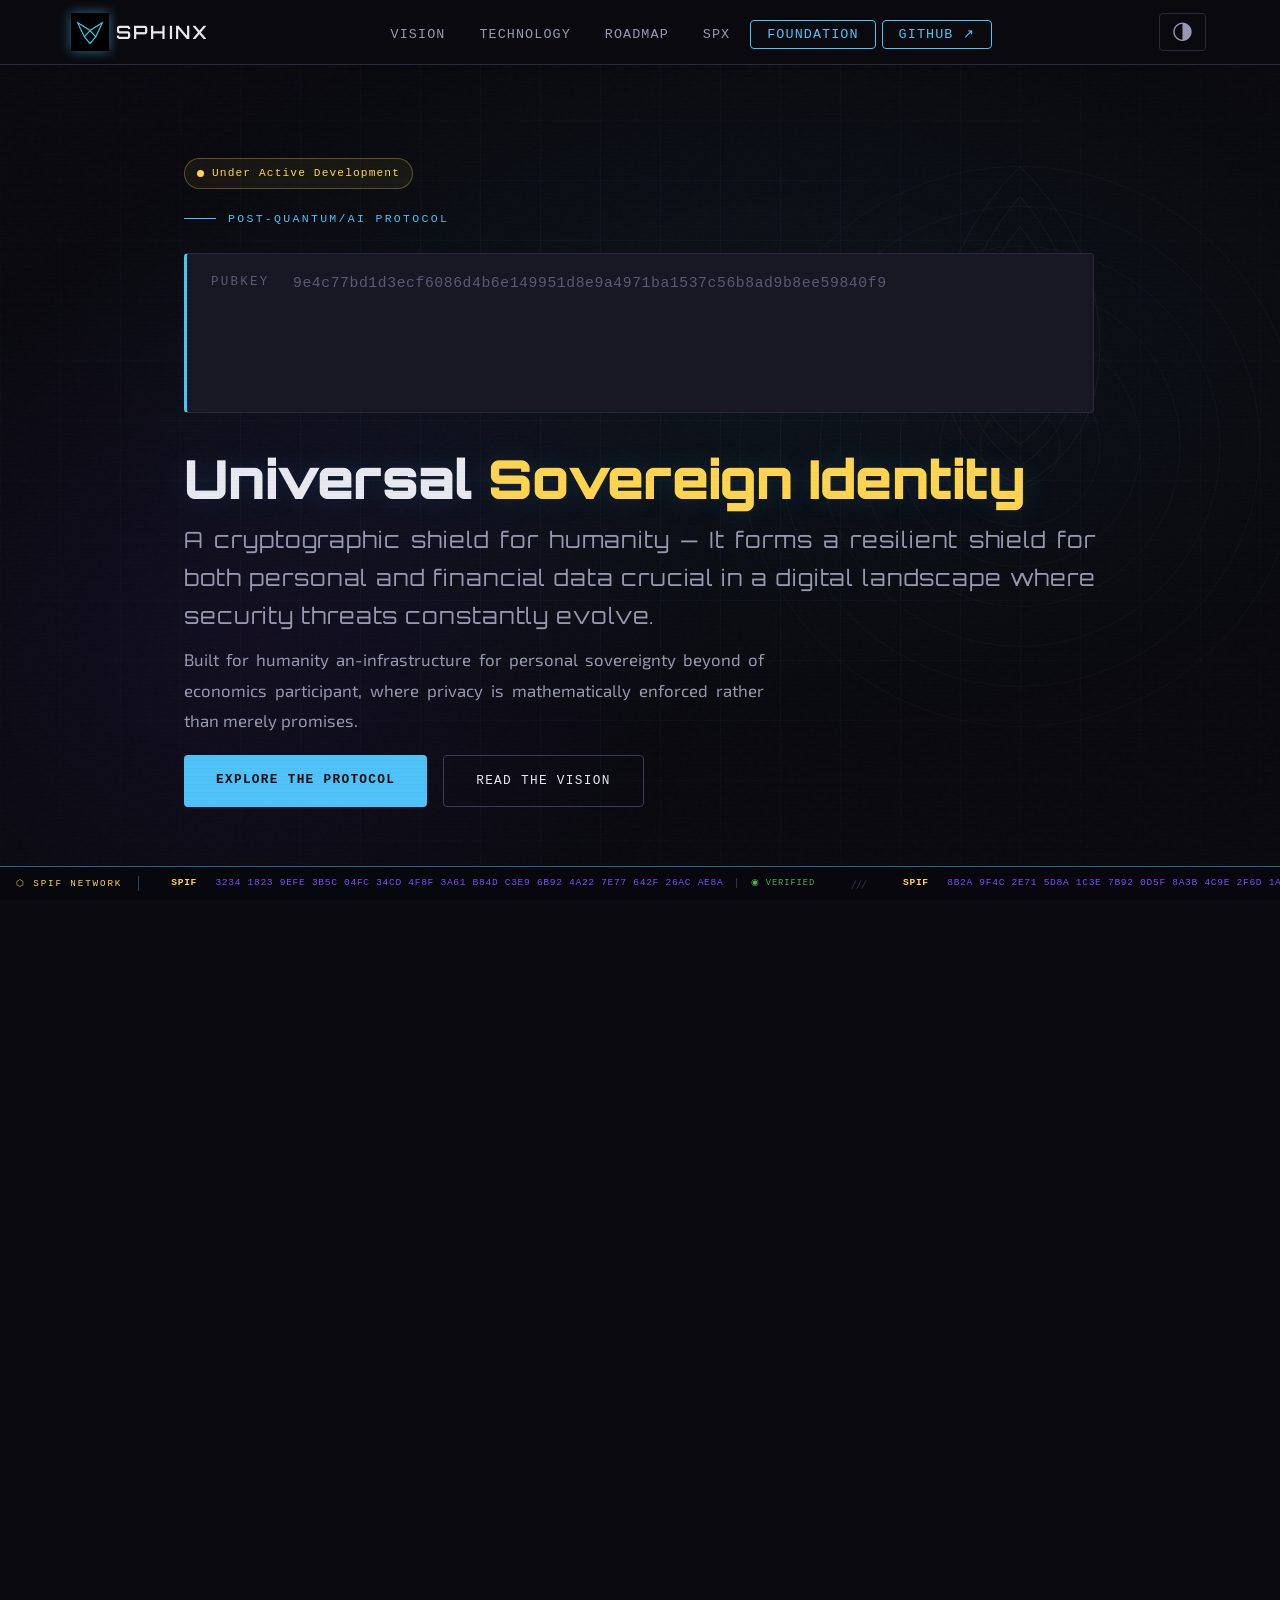
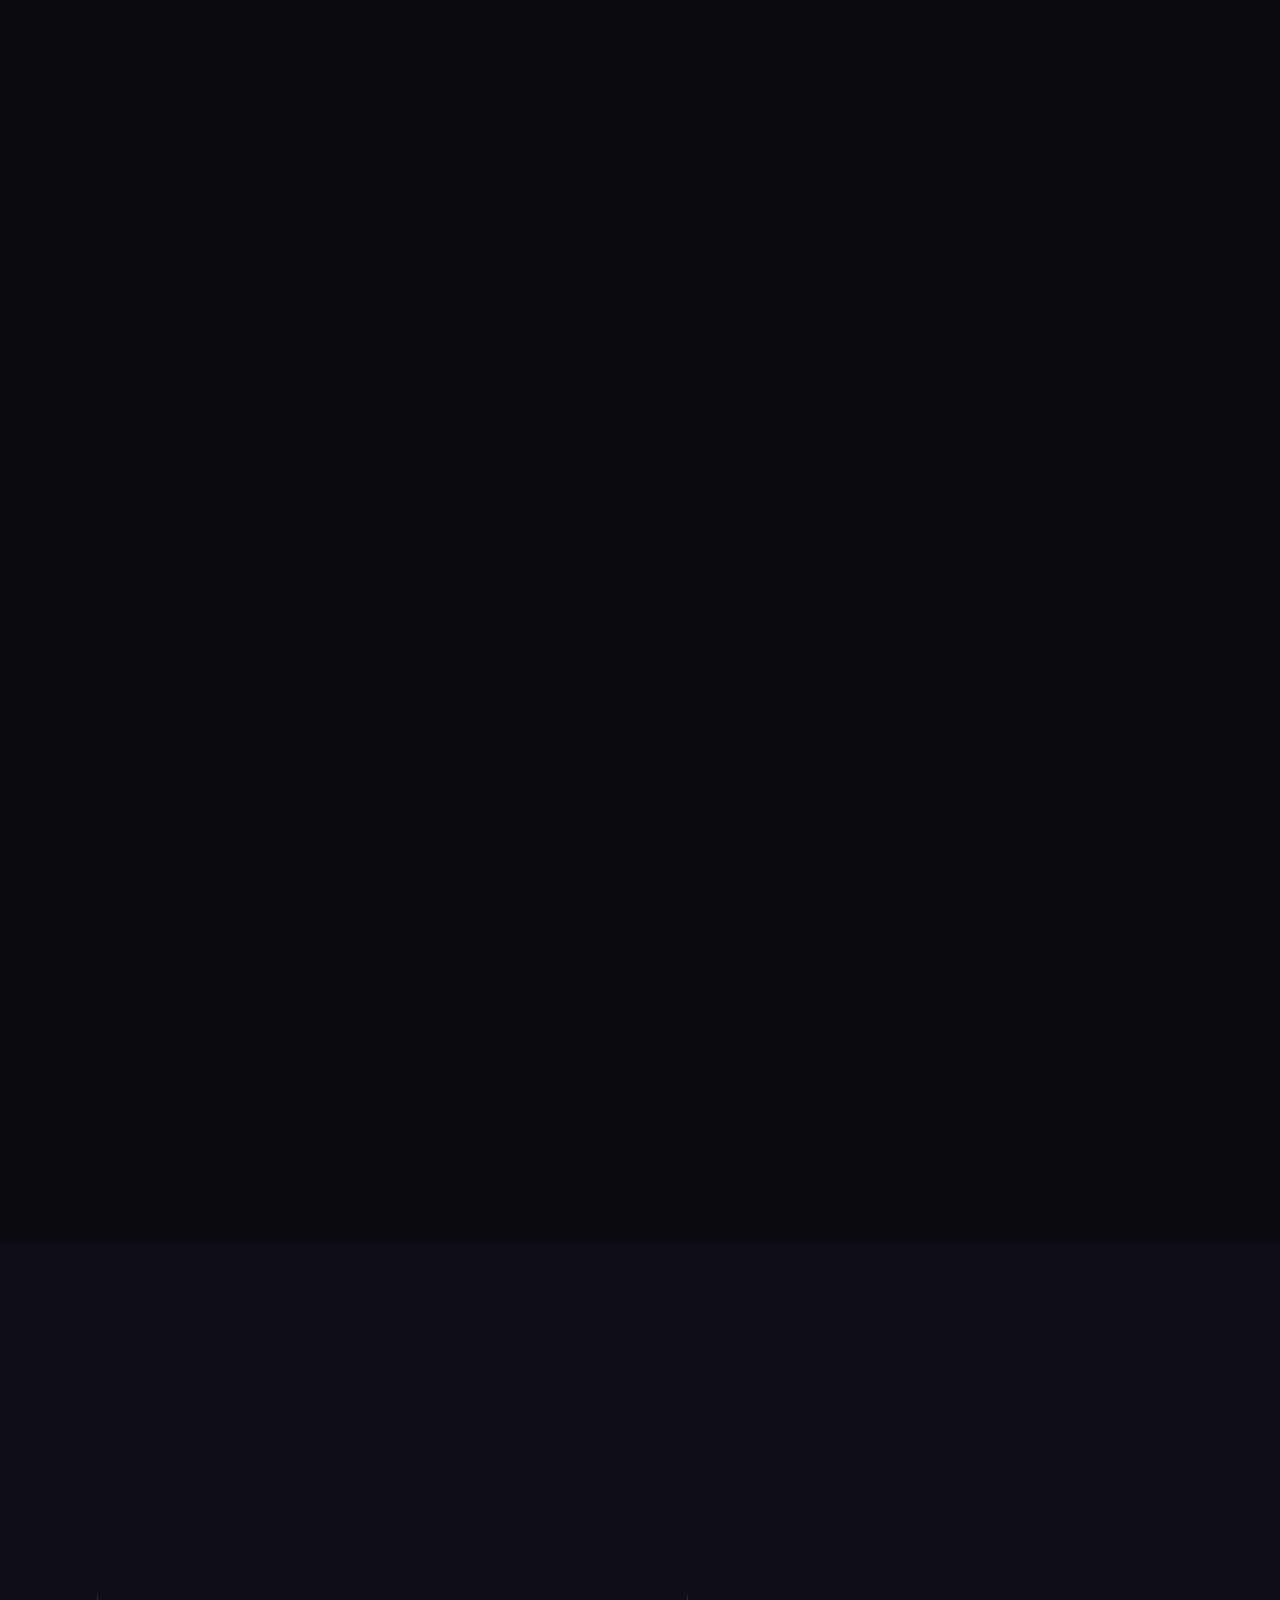
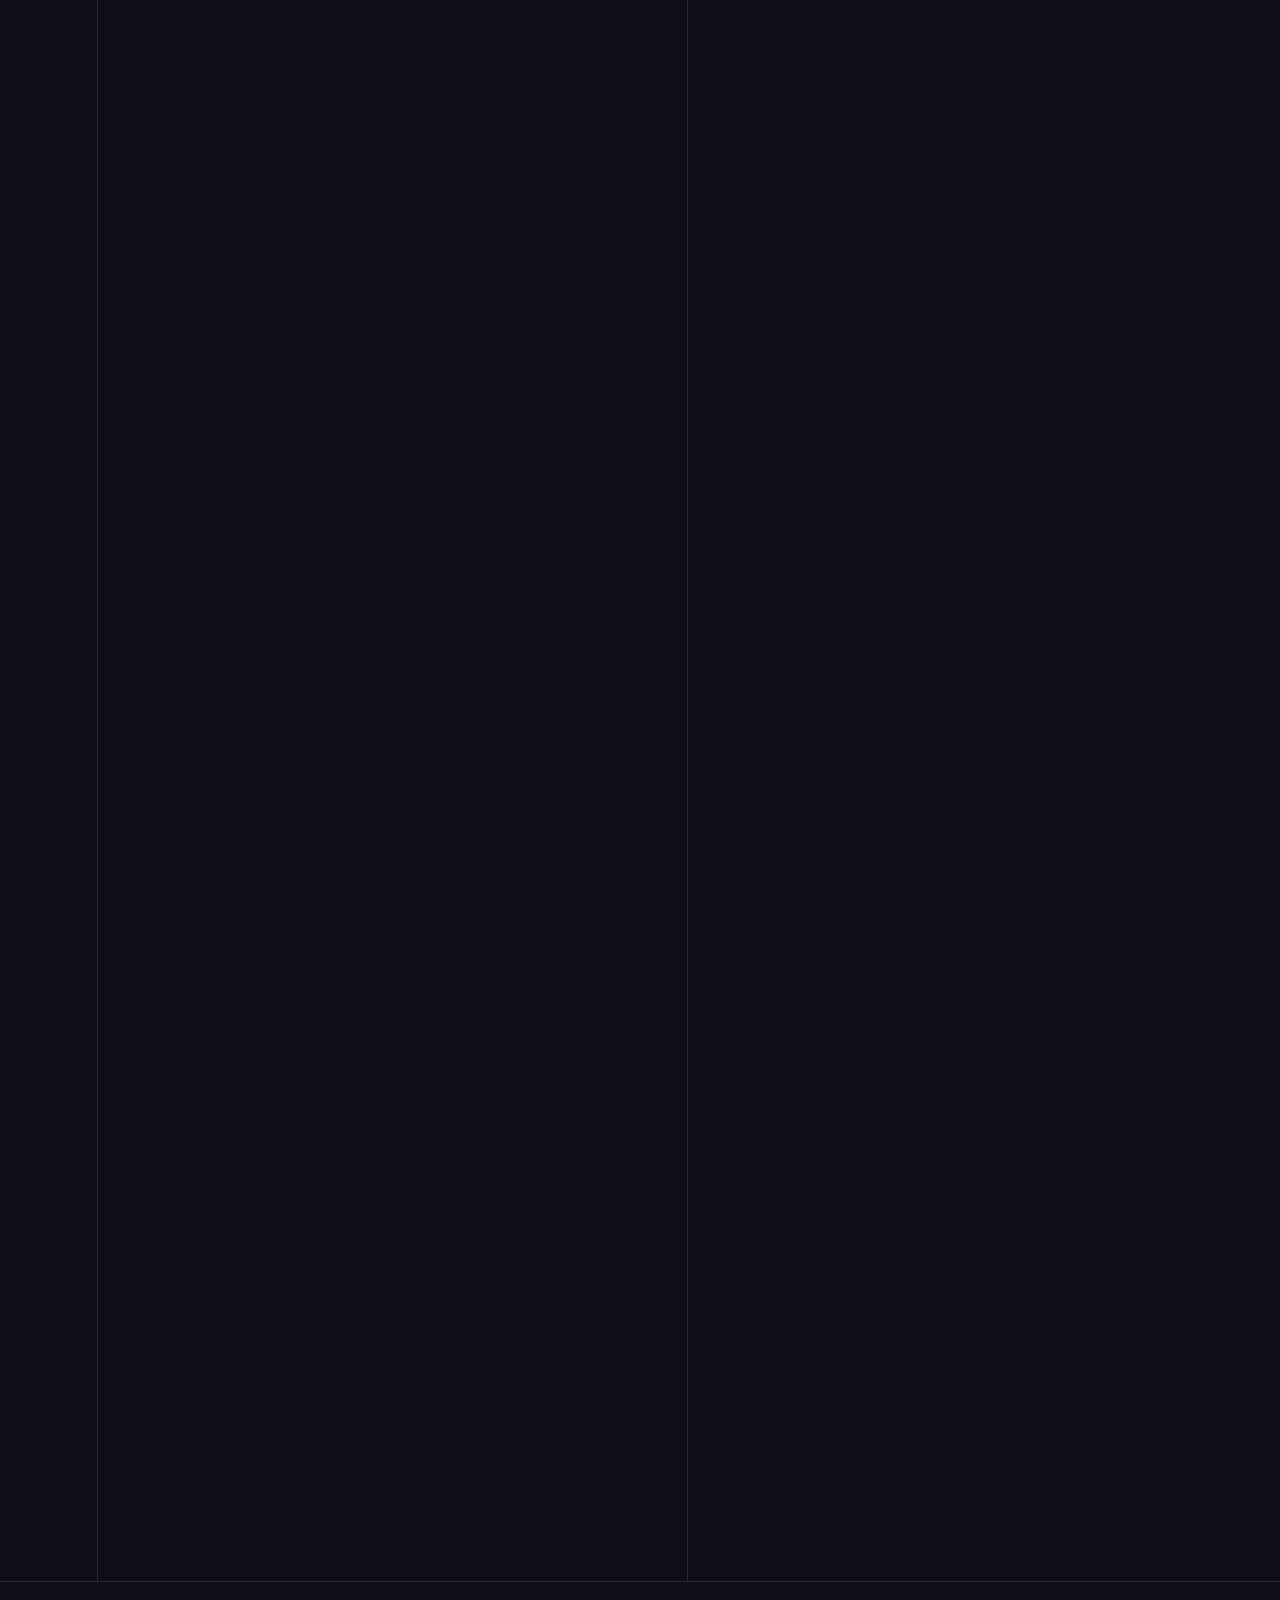
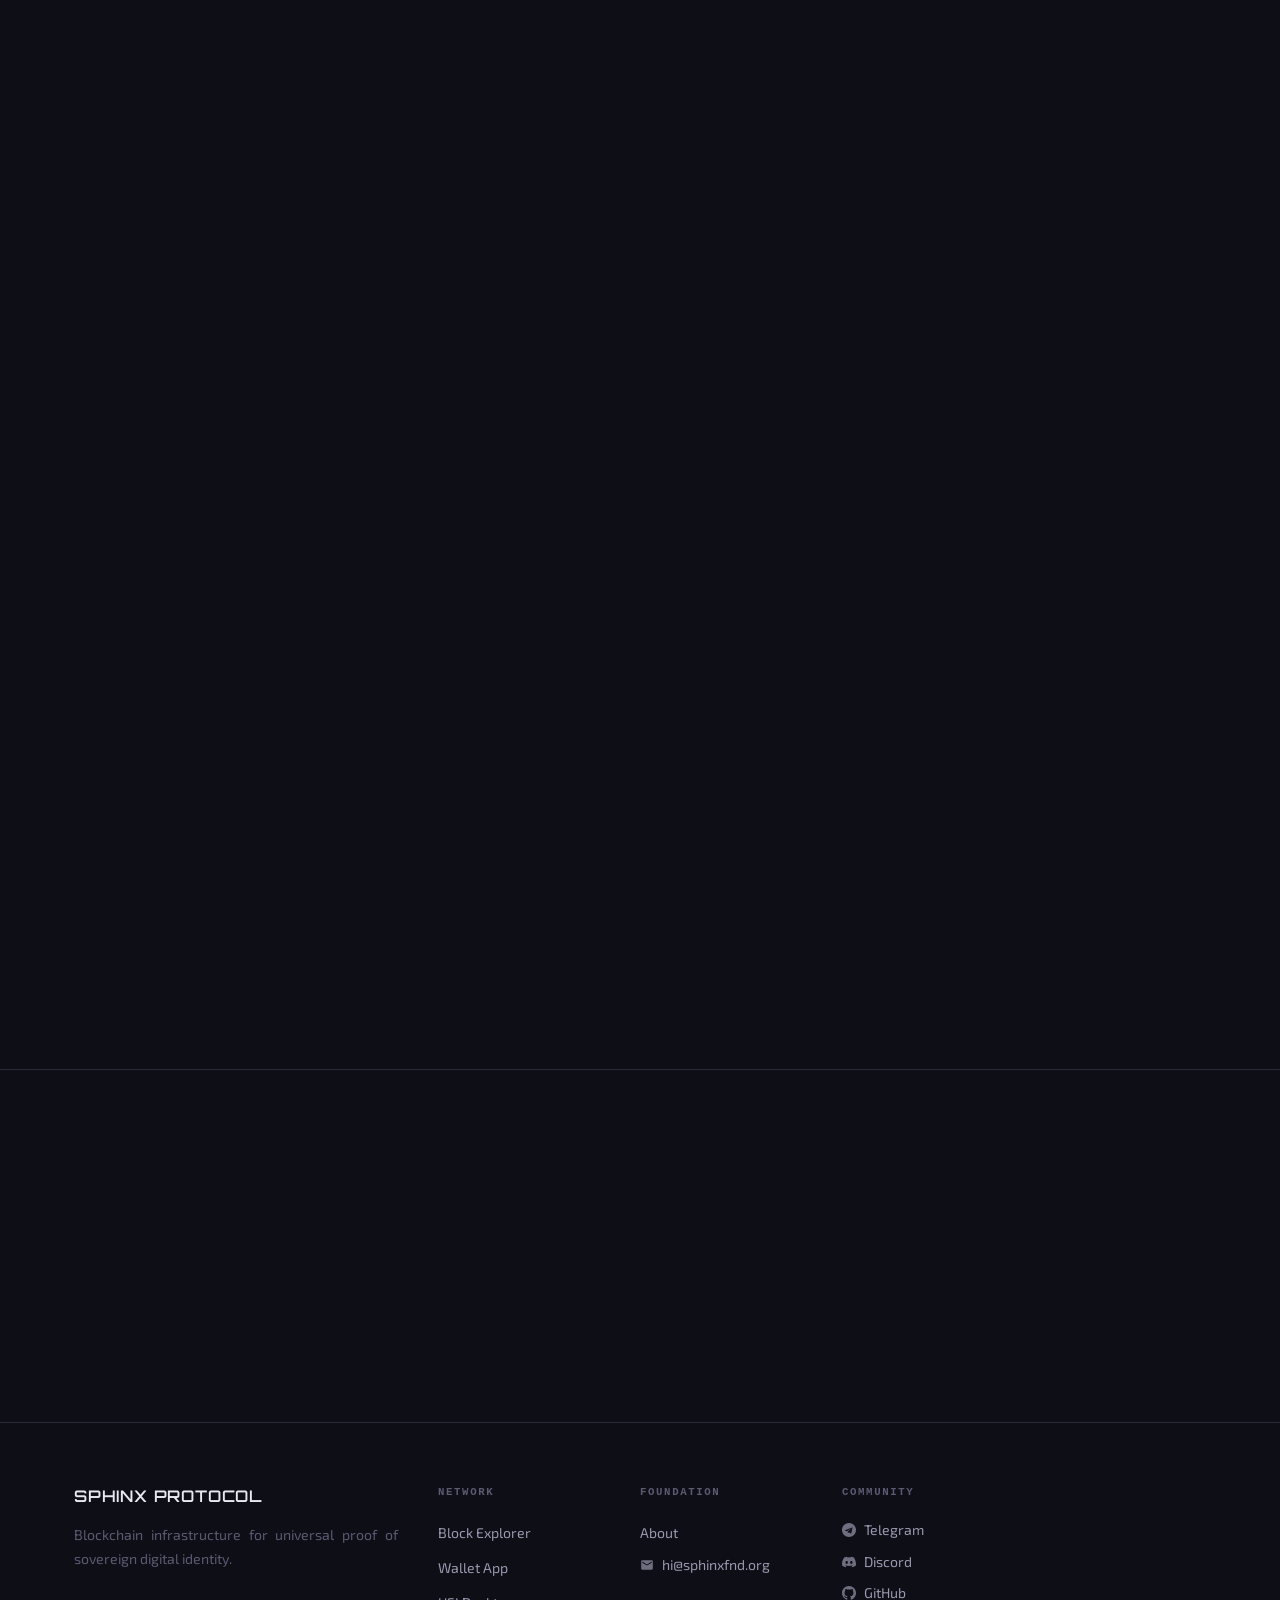
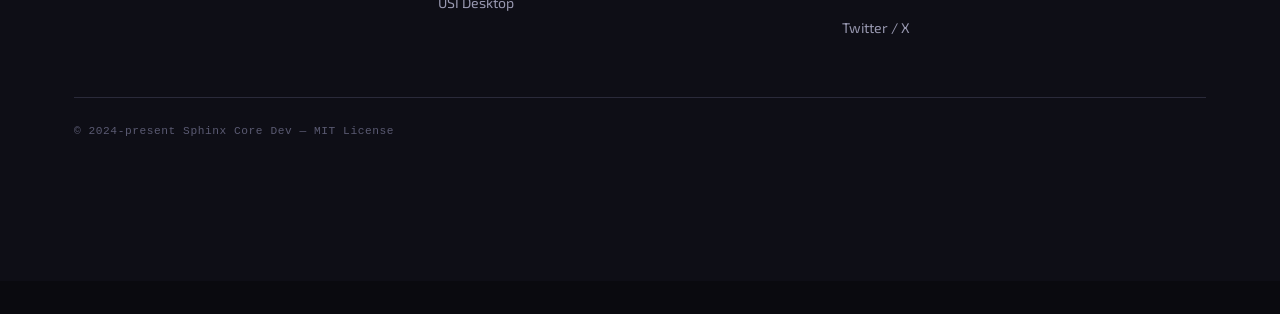
==== index.html @ 6f1f85e6 "Update index.html" ====
<!DOCTYPE html>
<html lang="en" data-theme="dark">
<head>
  <meta charset="UTF-8" />
  <meta name="viewport" content="width=device-width, initial-scale=1.0"/>
  
  <!-- Google tag (gtag.js) - Google Analytics -->
  <script async src="https://www.googletagmanager.com/gtag/js?id=G-T85055GSF0"></script>
  <script>
    window.dataLayer = window.dataLayer || [];
    function gtag(){dataLayer.push(arguments);}
    gtag('js', new Date());
    gtag('config', 'G-T85055GSF0');
  </script>
  
  <!-- Primary Meta Tags -->
  <title>Sphinx Protocol | Post-Quantum/AI Blockchain infrastructure for Universal Sovereign Identity</title>
  <meta name="title" content="Sphinx Protocol - Post-Quantum Blockchain for Universal Sovereign Identity">
  <meta name="description" content="Sphinx Protocol delivers post-quantum security for digital identity. SPX coins, SPIF identity, and Universal Sovereign Identity (USI) - privacy mathematically enforced. Built on SPHINCS+ and Kyber768 quantum-resistant cryptography.">
  <meta name="keywords" content="sphinx, sphinx blockchain, spx coins, spx, sphinx network, sphnx foundation, sphinx chain, usi, universal sovereign identity, post-quantum cryptography, SPHINCS+, Kyber768, PBFT consensus, VDF randomness, hash-based signatures, quantum-resistant blockchain, sovereign digital identity, SPIF address, decentralized identity, passwordless authentication, zero-knowledge proofs, Web3 identity, self-sovereign identity">
  <meta name="author" content="Sphinx Foundation">
  <meta name="robots" content="index,follow,max-image-preview:large,max-snippet:-1,max-video-preview:-1">
  <meta name="googlebot" content="index,follow">
  <meta name="revisit-after" content="7 days">
  <meta name="language" content="English">
  <meta name="distribution" content="global">
  <meta name="rating" content="general">
  
  <!-- Canonical URL -->
  <link rel="canonical" href="https://sphinxfnd.org">
  
  <!-- Hreflang for international -->
  <link rel="alternate" hreflang="en" href="https://sphinxfnd.org">
  <link rel="alternate" hreflang="x-default" href="https://sphinxfnd.org">
  
  <!-- Open Graph / Facebook -->
  <meta property="og:type" content="website">
  <meta property="og:url" content="https://sphinxfnd.org/">
  <meta property="og:title" content="Sphinx Protocol | Post-Quantum/AIs Blockchain for Universal Sovereign Identity">
  <meta property="og:description" content="Post-quantum Sphinx blockchain, Sphinx Network, Sphinx Chain, SPX coins, and USI infrastructure for Universal Sovereign Identity. Privacy mathematically enforced.">
  <meta property="og:site_name" content="Sphinx Protocol">
  <meta property="og:image" content="https://sphinxfnd.org/images/sphinx-og-image.jpg">
  <meta property="og:image:width" content="1200">
  <meta property="og:image:height" content="630">
  <meta property="og:image:alt" content="Sphinx Protocol - Post-Quantum Blockchain Infrastructure for Universal Sovereign Identity">
  <meta property="og:locale" content="en_US">
  
    <!-- Twitter -->
  <meta name="twitter:card" content="summary_large_image">
  <meta name="twitter:url" content="https://sphinxfnd.org/">
  <meta name="twitter:title" content="Sphinx Protocol | Post-Quantum Blockchain for Universal Sovereign Identity">
  <meta name="twitter:description" content="Sphinx is a decentralized technology focused on protecting human's identity in the post-AI and post-Quantum emergency, protecting currency, protecting digital identity forgery, protecting digital copyright, protecting digital artwork, all can be controlled through one vault.">
  <meta name="twitter:image" content="https://sphinxfnd.org/images/sphinx-og-image.jpg">
  <meta name="twitter:site" content="@sphinxfnd">
  <meta name="twitter:creator" content="@sphinxfnd">
  
  <!-- Schema.org / JSON-LD Structured Data -->
  <script type="application/ld+json">
  {
    "@context": "https://schema.org",
    "@type": "Organization",
    "name": "Sphinx Foundation",
    "alternateName": [
      "SPHNX Foundation",
      "Sphinx Protocol",
      "Sphinx Network",
      "Sphinx Chain",
      "SPX"
    ],
    "url": "https://sphinxfnd.org/",
    "logo": "https://sphinxfnd.org/images/sphinx-logo.png",
    "sameAs": [
      "https://github.com/sphinxorg/",
      "https://x.com/sphinxfnd",
      "https://t.me/sphinxprotocol",
      "https://discord.gg/sphinxprotocol"
    ],
    "description": "Sphinx Protocol is a post-quantum Sphinx blockchain and Universal Sovereign Identity network for SPX coins, Sphinx Chain, Sphinx Network, and USI.",
    "foundingDate": "2024",
    "founders": [
      {
        "@type": "Person",
        "name": "C. Kusuma",
        "jobTitle": "Inventor & Co-Founder"
      }
    ]
  }
  </script>
  
  <script type="application/ld+json">
  {
    "@context": "https://schema.org",
    "@type": "WebSite",
    "name": "Sphinx Protocol",
    "url": "https://sphinxfnd.org/",
    "description": "Post-quantum blockchain infrastructure for universal proof of sovereign digital identity",
    "potentialAction": {
      "@type": "SearchAction",
      "target": "https://sphinxfnd.org/search?q={search_term_string}",
      "query-input": "required name=search_term_string"
    }
  }
  </script>
  
  <script type="application/ld+json">
  {
    "@context": "https://schema.org",
    "@type": "TechArticle",
    "headline": "Sphinx Protocol - Post-Quantum Blockchain Architecture",
    "description": "A comprehensive post-quantum blockchain protocol for sovereign digital identity",
    "author": {
      "@type": "Organization",
      "name": "Sphinx Foundation"
    },
    "datePublished": "2024",
    "articleSection": "Blockchain Technology",
    "keywords": "post-quantum cryptography, blockchain, digital identity, SPHINCS+, Kyber768"
  }
  </script>
  
  <!-- Security Headers -->
  <meta http-equiv="X-Content-Type-Options" content="nosniff">
  <meta http-equiv="X-Frame-Options" content="DENY">
  <meta http-equiv="X-XSS-Protection" content="1; mode=block">
  <meta name="referrer" content="strict-origin-when-cross-origin">
  
  <!-- Theme Color for Mobile Browsers -->
  <meta name="theme-color" content="#0a0a1a">
  <meta name="msapplication-TileColor" content="#0a0a1a">
  <meta name="msapplication-config" content="/browserconfig.xml">
  
  <!-- Google Search Console Verification -->
  <meta name="google-site-verification" content="XWVqvPVb6himzS0ZVD1UJnEyCXZ2RK2awUJJ7nsSnJ0" />
  
  <!-- Favicon & App Icons -->
  <link rel="icon" type="image/x-icon" href="/assets/favicon.ico">
  <link rel="shortcut icon" type="image/x-icon" href="/assets/favicon.ico">
  <link rel="icon" type="image/png" href="/assets/favicon.png">
  <link rel="apple-touch-icon" href="/assets/favicon.png">
  <link rel="manifest" href="/site.webmanifest">
  
  <!-- DNS Prefetch for Performance -->
  <link rel="dns-prefetch" href="https://fonts.googleapis.com">
  <link rel="dns-prefetch" href="https://fonts.gstatic.com">
  <link rel="dns-prefetch" href="https://github.com">
  <link rel="preconnect" href="https://fonts.googleapis.com">
  <link rel="preconnect" href="https://fonts.gstatic.com" crossorigin>

  <!-- Add inline critical CSS in <head> to constrain the logo immediately. -->
  <style>
    .sphinx-logo-img { width: 38px !important; height: 38px !important; max-width: 38px; max-height: 38px; }
    .logo-mark { width: 32px; height: 32px; }
  </style>
  
  <!-- OPTIMIZED: Preload Critical Assets with async loading -->
   <!-- Core Stylesheet -->
  <link rel="stylesheet" href="css/styles.css">
  
  <link rel="preload" href="js/main.js" as="script">
  
    <!-- Fonts -->
  <link href="https://fonts.googleapis.com/css2?family=Orbitron:wght@400;600;700;900&family=Exo+2:wght@300;400;500;600&display=swap" rel="stylesheet">
  
  <!-- OPTIMIZED: Hide the body until CSS loads. -->
  <style>body { visibility: hidden; }</style>
  <script>
    document.addEventListener('DOMContentLoaded', function() {
      document.body.style.visibility = 'visible';
    });
  </script>
</head>

<body>
<canvas id="quantum-canvas"></canvas>

<!-- ──────────────────────────────────────── NAV -->
<nav id="navbar">
  <div class="nav-inner">
    <a href="#" class="nav-logo" style="text-decoration:none">
      <div class="logo-mark">
        <img src="[data-uri]" class="sphinx-logo-img" alt="Sphinx Logo" width="38" height="38">
      </div>
      SPHINX
    </a>
    <ul class="nav-links">
      <li><a href="#vision">Vision</a></li>
      <li><a href="#technology">Technology</a></li>
      <li><a href="#roadmap">Roadmap</a></li>
      <li><a href="#ico">SPX</a></li>
      <li><a href="https://foundation.sphinxfnd.org" target="_blank" class="btn-nav btn-foundation">Foundation</a></li>
      <li><a href="https://github.com/sphinxorg/" target="_blank" class="btn-nav">GitHub ↗</a></li>
    </ul>
    <div class="nav-right">
      <button class="theme-toggle" id="themeToggle" title="Toggle theme">◑</button>
      <button class="hamburger" id="hamburger" aria-label="Menu">
        <svg width="18" height="18" viewBox="0 0 18 18" fill="none">
          <line x1="0" y1="4" x2="18" y2="4" stroke="currentColor" stroke-width="1.5"/>
          <line x1="0" y1="9" x2="18" y2="9" stroke="currentColor" stroke-width="1.5"/>
          <line x1="0" y1="14" x2="18" y2="14" stroke="currentColor" stroke-width="1.5"/>
        </svg>
      </button>
    </div>
    <div class="mobile-menu" id="mobileMenu">
      <a href="#vision">Vision</a>
      <a href="#technology">Technology</a>
      <a href="#roadmap">Roadmap</a>
      <a href="#ico">ICO</a>
      <a href="https://foundation.sphinxfnd.org" target="_blank" class="btn-nav">Foundation</a>
      <a href="https://github.com/sphinxorg/" target="_blank" class="btn-nav">GitHub ↗</a>
    </div>
    <div class="mobile-menu" id="mobileMenu">
      <a href="#vision">Vision</a>
      <a href="#technology">Technology</a>
      <a href="#roadmap">Roadmap</a>
      <a href="#ico">ICO</a>
      <a href="https://foundation.sphinxfnd.org" target="_blank">Foundation</a>
      <a href="https://github.com/sphinxorg/" target="_blank">GitHub ↗</a>
    </div>
</nav>

<!-- ──────────────────────────────────────── HERO -->
<section class="hero">
  <div class="hero-bg"></div>
  <div class="hero-grid"></div>
  <div class="container">
    <div class="hero-content">
      <div class="status-badge">
        <span class="status-dot"></span>
        Under Active Development
      </div>
      <div class="hero-eyebrow">Post-Quantum/AI Protocol</div>
      <!-- SPIF encoding animation -->
      <div class="fp-display" id="spifEncodeBlock">
        <div class="fp-encode-row" id="fpEncodeRow">
          <div class="fp-pubkey-line">
            <span class="fp-encode-label">PUBKEY</span>
            <span class="fp-pubkey-val" id="fpPubkeyVal">9e4c77bd1d3ecf6086d4b6e149951d8e9a4971ba1537c56b8ad9b8ee59840f9</span>
          </div>
          <div class="fp-arrow-line" id="fpArrowLine">
            <span class="fp-arrow-anim" id="fpArrowAnim">▶▶▶ ENCODING ▶▶▶</span>
          </div>
          <div class="fp-pubkey-line">
            <span class="fp-encode-label fp-spif-label" id="fpSpifLabel">SPIF</span>
            <span class="fp-pubkey-val fp-spif-val" id="fpSpifOut"></span>
          </div>
        </div>
      </div>

      <h1 class="hero-title" data-text="Universal Sovereign Identity">
        Universal <span class="gold-word">Sovereign</span> <span class="gold-word">Identity</span>
      </h1>
      <p class="hero-subtitle">A cryptographic shield for humanity — It forms a resilient shield for both personal and financial data crucial in a digital landscape where security threats constantly evolve.</p>
      <p class="hero-desc">
        Built for humanity an-infrastructure for personal sovereignty beyond of economics participant, where privacy is mathematically enforced rather than merely promises.
      </p>

      <div class="hero-ctas">
        <a href="https://github.com/sphinxorg/" target="_blank" class="btn-primary">Explore the Protocol</a>
        <a href="#vision" class="btn-secondary">Read the Vision</a>
      </div>
    </div>
  </div>
  <div class="hero-fingerprint">
    <svg viewBox="0 0 600 600" fill="none" xmlns="http://www.w3.org/2000/svg">
      <circle cx="300" cy="300" r="280" stroke="currentColor" stroke-width="0.5"/>
      <circle cx="300" cy="300" r="240" stroke="currentColor" stroke-width="0.5"/>
      <circle cx="300" cy="300" r="200" stroke="currentColor" stroke-width="0.5"/>
      <circle cx="300" cy="300" r="160" stroke="currentColor" stroke-width="0.5"/>
      <circle cx="300" cy="300" r="120" stroke="currentColor" stroke-width="0.5"/>
      <circle cx="300" cy="300" r="80" stroke="currentColor" stroke-width="0.5"/>
      <circle cx="300" cy="300" r="40" stroke="currentColor" stroke-width="0.5"/>
      <!-- Fingerprint ridge lines approximation -->
      <path d="M300 20 Q380 100 380 200 Q380 300 300 340 Q220 300 220 200 Q220 100 300 20" stroke="currentColor" stroke-width="0.8" fill="none"/>
      <path d="M300 50 Q360 120 360 200 Q360 280 300 320 Q240 280 240 200 Q240 120 300 50" stroke="currentColor" stroke-width="0.8" fill="none"/>
      <path d="M300 80 Q348 140 348 200 Q348 262 300 298 Q252 262 252 200 Q252 140 300 80" stroke="currentColor" stroke-width="0.8" fill="none"/>
    </svg>
  </div>
</section>

<!-- ──────────────────────────────────────── VISION & MISSION -->
<section class="section" id="vision">
  <div class="container">
    <div class="vision-mission-grid">
      <!-- Vision Card -->
      <div class="vm-card reveal vision-card">
        <div class="vm-eyebrow">◈ VISION</div>
        <div class="vm-arrow">→</div>
        <div class="vm-title">An Open Internet Where Every<br>Digital Asset Has Its Own Fingerprint</div>
        <p class="vm-desc">Imagine a new internet where every digital asset, whether it's money, image, video, document, or identity, carries verifiable proof of ownership. A cryptographic fingerprint that cannot be forged, cannot be replicated, and proves what is genuinely yours. <strong>That is our vision.</strong></p>
      </div>
      
      <!-- Mission Card -->
      <div class="vm-card reveal mission-card">
        <div class="vm-eyebrow">◆ MISSION</div>
        <div class="vm-arrow">⚡</div>
        <div class="vm-title">Building Post-Quantum Identity<br>to Make That Vision Real</div>
        <p class="vm-desc">AI can replicate faces, synthesize voices, generate fake videos. We can stop this by linking every digital asset an unforgeable fingerprint anchored to post-quantum cryptography. <strong>Privacy mathematically enforced. Ownership cryptographically proven.</strong></p>
      </div>
    </div>

    <div class="pillars-grid">
      <div class="pillar reveal">
        <div class="pillar-num">01</div>
        <svg class="pillar-icon" viewBox="0 0 48 48" fill="none">
          <path d="M24 4L40 12V24C40 32.836 33.312 41.056 24 44C14.688 41.056 8 32.836 8 24V12L24 4Z" stroke="currentColor" stroke-width="1.5"/>
          <path d="M18 24L22 28L30 20" stroke="currentColor" stroke-width="1.5" stroke-linecap="round"/>
        </svg>
        <div class="pillar-title">Hash-Based Cryptography</div>
        <p class="pillar-text">When quantum machines break RSA and ECC it threatens to both humanity and the digital realm, SPIF address Built on hash-based signatures to cryptographically remain secure.</p>
      </div>
      <div class="pillar reveal">
        <div class="pillar-num">02</div>
        <svg class="pillar-icon" viewBox="0 0 48 48" fill="none">
          <circle cx="24" cy="16" r="8" stroke="currentColor" stroke-width="1.5"/>
          <path d="M8 40C8 31.163 15.163 24 24 24C32.837 24 40 31.163 40 40" stroke="currentColor" stroke-width="1.5" stroke-linecap="round"/>
          <path d="M30 36L34 40L42 32" stroke="currentColor" stroke-width="1.5" stroke-linecap="round"/>
        </svg>
        <div class="pillar-title">Universal Sovereign Identity</div>
        <p class="pillar-text">The fingerprint is a sovereign digital identity layer — not limited to cryptocurrency. It can bind authorship, ownership, communication, and authentication to any type of raw data.</p>
      </div>
      <div class="pillar reveal">
        <div class="pillar-num">03</div>
        <svg class="pillar-icon" viewBox="0 0 48 48" fill="none">
          <rect x="8" y="20" width="32" height="22" rx="2" stroke="currentColor" stroke-width="1.5"/>
          <path d="M16 20V14C16 9.582 19.582 6 24 6C28.418 6 32 9.582 32 14V20" stroke="currentColor" stroke-width="1.5"/>
          <circle cx="24" cy="31" r="3" stroke="currentColor" stroke-width="1.5"/>
        </svg>
        <div class="pillar-title">Universal Proof of Humans</div>
        <p class="pillar-text">In a world where AI can fake your face, steal your voice, and duplicate your signature — a valid cryptographic signature tied to a post-quantum key cannot be simulated without the private key.</p>
      </div>
      <div class="pillar reveal">
        <div class="pillar-num">04</div>
        <svg class="pillar-icon" viewBox="0 0 48 48" fill="none">
          <circle cx="24" cy="24" r="16" stroke="currentColor" stroke-width="1.5"/>
          <path d="M24 8V16M24 32V40M8 24H16M32 24H40" stroke="currentColor" stroke-width="1.5" stroke-linecap="round"/>
          <circle cx="24" cy="24" r="4" fill="currentColor"/>
        </svg>
        <div class="pillar-title">Open Source Defense</div>
        <p class="pillar-text">The defense of humanity cannot be proprietary. In the era of AI and quantum disruption, protection must be transparent, verifiable, and owned by everyone. Open code means collective security.</p>
      </div>
    </div>
  </div>
</section>

<!-- ──────────────────────────────────────── QUOTES -->
<div class="quote-section">
  <div class="container">
    <div class="quote-grid">
      <div class="quote-card reveal">
        <p class="quote-text">"The fingerprint stands as humanity's final stronghold — as the battle between creator and creation advances without restraint. Universal proof of digital sovereignty is no longer optional — it is essential."</p>
        <p class="quote-sub">A face can be faked. A voice can be cloned. A signature can be forged. But a valid cryptographic signature tied to a post-quantum key cannot be simulated without the private key.</p>
      </div>
      <div class="quote-card reveal">
        <p class="quote-text">"Privacy must evolve beyond economic participation — it must protect digital identity itself. The fingerprint becomes a sovereign identity layer resistant to forgery, resistant to AI replication."</p>
        <p class="quote-sub">Control over authorship. Control over attribution. Control over representation. Control over digital presence. Privacy is the ability to prove what is genuinely yours — and to reject what is not.</p>
      </div>
    </div>
  </div>
</div>

<!-- ──────────────────────────────────────── TECHNOLOGY -->
<section class="section" id="technology">
  <div class="container">
    <div class="sec-header reveal">
      <div class="sec-eyebrow">Technical Foundation</div>
      <h2 class="sec-title">Architecture &amp; Stack</h2>
      <p class="sec-desc">Sphinx Protocol is implemented in Go with a PBFT-based consensus engine, VDF-based randomized leader election, and post-quantum cryptographic primitives throughout the stack.</p>
    </div>
    <!-- ── SPIF ADDRESS ANATOMY (animated ticker) ── -->
    <div class="spif-anatomy-wrap reveal" style="margin-top: 56px;">
      <div class="spif-anatomy-header">
        <span class="spif-anatomy-eyebrow">⬡ SPIF ADDRESS ANATOMY</span>
        <span class="spif-anatomy-live"><span class="spif-live-dot"></span>LIVE STREAM</span>
      </div>

      <!-- Animated address display -->
      <div class="spif-anatomy-display">
        <div class="spif-anatomy-address" id="spifAnatomyAddr">
          <span class="sa-prefix">SPIF</span>
          <span class="sa-seg sa-seg1" id="saSeg1">3234 1823 9EFE 3B5C 04FC 34CD 4F8F 3A61</span>
          <span class="sa-seg sa-seg2" id="saSeg2">B84D C3E9 6B92 4A22 7E77 642F 26AC AE8A</span>
        </div>

        <!-- Segment labels below -->
        <div class="spif-anatomy-labels">
          <div class="sa-label sa-label-prefix">
            <div class="sa-label-line"></div>
            <div class="sa-label-text">Prefix</span></div>
          </div>
          <div class="sa-label sa-label-end">
            <div class="sa-label-line"></div>
            <div class="sa-label-text">PubKey Hash (32 bytes grouped hex)</div>
          </div>
        </div>
      </div>

      <!-- Rolling ticker of many addresses -->
      <div class="spif-inner-ticker">
        <div class="spif-inner-ticker-track" id="spifInnerTicker">
          <!-- filled by JS -->
        </div>
      </div>

      <!-- Description -->
      <div class="spif-anatomy-desc">
        4-character hex grouping reduces transcription errors and enables fast visual validation.
      </div>
    </div>

    <!-- ── STACK COMPONENT BOXES ── -->
    <div class="stack-boxes-wrap reveal" style="margin-top: 48px;">
      <div class="stack-boxes-title">Stack Components</div>
      <div class="stack-boxes-grid">
        <div class="stack-box">
          <div class="stack-box-icon">◈</div>
          <div class="stack-box-name">PBFT Consensus</div>
          <div class="stack-box-desc">Byzantine Fault Tolerant replication. Prepare → Commit with 2/3 supermajority quorum.</div>
          <div class="stack-box-tag">BFT · O(n²) messaging</div>
        </div>
        
        <div class="stack-box stack-box--highlight">
          <div class="stack-box-icon">⌬</div>
          <div class="stack-box-name">VDF-RANDOMNESS</div>
          <div class="stack-box-desc">(Non-RSA) Verifiable Delay Function for unpredictable, verifiable leader election randomness.</div>
          <div class="stack-box-tag">Class-group VDF · Stake-weighted</div>
        </div>

        <div class="stack-box stack-box--highlight">
          <div class="stack-box-icon">◉</div>
          <div class="stack-box-name">Hash-Based Signatures</div>
          <div class="stack-box-desc">SPHINCS+ stateless hash signatures. No state, no lattice — pure collision-resistance security.</div>
          <div class="stack-box-tag">SPHINCS+ · 128-bit PQ</div>
        </div>

        <div class="stack-box stack-box--highlight">
          <div class="stack-box-icon">⬡</div>
          <div class="stack-box-name">Kyber768 + X25519 KEM</div>
          <div class="stack-box-desc">Hybrid KEM combining NIST-selected Kyber768 with X25519. Dual-layer classical + quantum key exchange.</div>
          <div class="stack-box-tag">Hybrid KEM</div>
        </div>
    
        <div class="stack-box stack-box--highlight">
          <div class="stack-box-icon">⌘</div>
          <div class="stack-box-name">SPIF Address Format</div>
          <div class="stack-box-desc">4-byte prefix + 32-byte PQ key. Human-readable grouped hex. Visually verifiable sovereign identity.</div>
          <div class="stack-box-tag">SPIF · 36 bytes total</div>
        </div>

        <div class="stack-box stack-box--highlight">
          <div class="stack-box-icon">⨁</div>
          <div class="stack-box-name">SpxHash Function</div>
          <div class="stack-box-desc">A hybrid combination of SHA-256 and SHA-512/256 hash functions, we merged them into a single hash value.</div>
          <div class="stack-box-tag">128+128 bits in total under grover's algorithm</div>
        </div>

      </div>
    </div>


<!-- ── FEATURES ─────────────────────────────────────────────── -->
<div class="features-wrap" style="margin-top: 80px;">

  <!-- Section header -->
  <div class="sec-header reveal" style="margin-bottom: 48px;">
    <div class="sec-eyebrow">Features</div>
    <h2 class="sec-title">What You Can Do<br>With Your Private Key</h2>
    <p class="sec-desc">
      Your SPIF identity and private key unlock a sovereign layer of cryptographic capabilities — for individuals protecting their digital life, and businesses securing their operations.
    </p>
  </div>

  <!-- Audience toggle -->
  <div class="feat-tabs reveal" id="featTabs">
    <button class="feat-tab active" data-tab="individual">
      <span class="feat-tab-icon">◎</span> Individual
    </button>
    <button class="feat-tab" data-tab="business">
      <span class="feat-tab-icon">⬡</span> Business
    </button>
    <button class="feat-tab" data-tab="developer">
      <span class="feat-tab-icon">⌘</span> Developer
    </button>
  </div>

  <!-- Feature cards grid -->
  <div class="feat-grid" id="featGrid">

    <!-- ── FEATURE 01: Sign Transactions ─────────────────────── -->
    <div class="feat-card reveal" data-num="01" data-categories="individual business">
      <div class="feat-card-head">
        <span class="feat-num">01</span>
        <div class="feat-badge-row">
          <span class="feat-badge feat-badge--ind">Individual</span>
          <span class="feat-badge feat-badge--biz">Business</span>
        </div>
      </div>
      <div class="feat-icon-wrap">
        <svg class="feat-icon" viewBox="0 0 48 48" fill="none" xmlns="http://www.w3.org/2000/svg">
          <path d="M8 24L24 8L40 24" stroke="currentColor" stroke-width="1.5" stroke-linecap="round" stroke-linejoin="round"/>
          <path d="M24 8V40" stroke="currentColor" stroke-width="1.5" stroke-linecap="round"/>
          <path d="M14 36h6M28 36h6" stroke="currentColor" stroke-width="1.5" stroke-linecap="round"/>
          <circle cx="38" cy="38" r="6" stroke="currentColor" stroke-width="1.5"/>
          <path d="M35.5 38l2 2 3-3" stroke="currentColor" stroke-width="1.2" stroke-linecap="round" stroke-linejoin="round"/>s
        </svg>
      </div>
      <h3 class="feat-title">Sign &amp; Transfer SPX</h3>
      <p class="feat-body">
        Post-quantum keys to cryptographically sign and verify a transactions — send and receive SPX peer-to-peer securely with no intermediary. Every transfer carries an unforgeable secured signature anchored to your SPIF vault or wallet address.
      </p>
      <div class="feat-use-cases">
        <div class="feat-use-case feat-use-case--ind">
          <span class="feat-use-label">Individual</span>
          <span class="feat-use-text">Send SPX directly to anyone's SPIF address. No bank, no approval, no middleman — just a signed transaction verified by the network.</span>
        </div>
        <div class="feat-use-case feat-use-case--biz">
          <span class="feat-use-label">Business</span>
          <span class="feat-use-text">Automate payroll, vendor payments, and B2B settlement with signed, auditable on-chain records. Every disbursement is cryptographically provable.</span>
        </div>
      </div>
      <div class="feat-tags">
        <span class="feat-tag">P2P Transfers</span>
        <span class="feat-tag">SPHINCS+ Signed</span>
        <span class="feat-tag">On-chain Audit</span>
      </div>
    </div>

    <!-- ── FEATURE 02: Sign Raw Data / Digital Assets ────────── -->
    <div class="feat-card reveal" data-num="02" data-categories="individual business">
      <div class="feat-card-head">
        <span class="feat-num">02</span>
        <div class="feat-badge-row">
          <span class="feat-badge feat-badge--ind">Individual</span>
          <span class="feat-badge feat-badge--biz">Business</span>
        </div>
      </div>
      <div class="feat-icon-wrap">
        <svg class="feat-icon" viewBox="0 0 48 48" fill="none" xmlns="http://www.w3.org/2000/svg">
          <rect x="8" y="6" width="24" height="32" rx="2" stroke="currentColor" stroke-width="1.5"/>
          <path d="M8 14h24M8 22h24M8 30h14" stroke="currentColor" stroke-width="1.2" stroke-linecap="round" opacity="0.5"/>
          <path d="M28 30l4 4 9-9" stroke="currentColor" stroke-width="1.5" stroke-linecap="round" stroke-linejoin="round"/>
          <circle cx="36" cy="34" r="10" stroke="currentColor" stroke-width="1.5"/>
        </svg>
      </div>
      <h3 class="feat-title">Sign Any Digital Asset</h3>
      <p class="feat-body">
        Post-quantum signature attached to any raw data — JPEG, PNG, PDF, DOCX, MOV, MP4, and more. The signature links the file irrevocably to your SPIF address, creating verifiable proof of authorship, ownership, and origin that cannot be forged or replicated.
      </p>
      <div class="feat-use-cases">
        <div class="feat-use-case feat-use-case--ind">
          <span class="feat-use-label">Individual</span>
          <span class="feat-use-text">Photographers, videographers, writers, and artists can sign their work at creation time — proving authorship against AI forgeries, deepfakes, and content theft.</span>
        </div>
        <div class="feat-use-case feat-use-case--biz">
          <span class="feat-use-label">Business</span>
          <span class="feat-use-text">Sign contracts, legal tenders, invoices, and compliance documents with verifiable post-quantum signatures. Eliminate document fraud and provide court-admissible authorship proof.</span>
        </div>
      </div>
      <div class="feat-tags">
        <span class="feat-tag">JPEG · PNG · PDF</span>
        <span class="feat-tag">DOCX · MOV · MP4</span>
        <span class="feat-tag">Authorship Proof</span>
        <span class="feat-tag">Anti-Deepfake</span>
        <span class="feat-tag">SPHINCS+ Signed</span>
      </div>
    </div>

    <!-- ── FEATURE 03: Encrypt &amp; Protect Digital Assets ────── -->
    <div class="feat-card reveal" data-num="03" data-categories="individual business">
      <div class="feat-card-head">
        <span class="feat-num">03</span>
        <div class="feat-badge-row">
          <span class="feat-badge feat-badge--ind">Individual</span>
          <span class="feat-badge feat-badge--biz">Business</span>
        </div>
      </div>
      <div class="feat-icon-wrap">
        <svg class="feat-icon" viewBox="0 0 48 48" fill="none" xmlns="http://www.w3.org/2000/svg">
          <rect x="10" y="22" width="28" height="20" rx="2" stroke="currentColor" stroke-width="1.5"/>
          <path d="M16 22V16a8 8 0 0116 0v6" stroke="currentColor" stroke-width="1.5" stroke-linecap="round"/>
          <circle cx="24" cy="32" r="3" stroke="currentColor" stroke-width="1.5"/>
          <path d="M24 35v4" stroke="currentColor" stroke-width="1.2" stroke-linecap="round" opacity="0.6"/>
          <path d="M6 12l4 2M42 12l-4 2M6 22h4M38 22h4" stroke="currentColor" stroke-width="1" stroke-linecap="round" opacity="0.4"/>
        </svg>
      </div>
      <h3 class="feat-title">Encrypt &amp; Protect Local Data</h3>
      <p class="feat-body">
        Post-quantum keys to encrypt any local data — files, folders, databases, archives. The encrypted payload can be stored anywhere: cloud drives, USB drives. Only your key can decrypt it, even against future quantum-capable adversaries.
      </p>
      <div class="feat-use-cases">
        <div class="feat-use-case feat-use-case--ind">
          <span class="feat-use-label">Individual</span>
          <span class="feat-use-text">Encrypt personal photos, medical records, financial documents, and private journals. Store them anywhere without trusting the storage provider — only you hold the key.</span>
        </div>
        <div class="feat-use-case feat-use-case--biz">
          <span class="feat-use-label">Business</span>
          <span class="feat-use-text">Protect proprietary source code, client data, trade secrets, and internal records. Achieve compliance-grade encryption (GDPR, HIPAA) that survives the quantum transition.</span>
        </div>
      </div>
      <div class="feat-tags">
        <span class="feat-tag">Store Anywhere</span>
        <span class="feat-tag">Zero Trust</span>
        <span class="feat-tag">SPHINCS+ Signed</span>
      </div>
    </div>

    <!-- ── FEATURE 04: Private Messaging ────────────────────── -->
    <div class="feat-card reveal" data-num="04" data-categories="individual business">
      <div class="feat-card-head">
        <span class="feat-num">04</span>
        <div class="feat-badge-row">
          <span class="feat-badge feat-badge--ind">Individual</span>
          <span class="feat-badge feat-badge--biz">Business</span>
        </div>
      </div>
      <div class="feat-icon-wrap">
        <svg class="feat-icon" viewBox="0 0 48 48" fill="none" xmlns="http://www.w3.org/2000/svg">
          <path d="M8 10h32a2 2 0 012 2v20a2 2 0 01-2 2H28l-6 6-6-6H8a2 2 0 01-2-2V12a2 2 0 012-2z" stroke="currentColor" stroke-width="1.5" stroke-linejoin="round"/>
          <path d="M14 19h8M14 25h14" stroke="currentColor" stroke-width="1.2" stroke-linecap="round" opacity="0.5"/>
          <path d="M34 17l2 2-2 2" stroke="currentColor" stroke-width="1.2" stroke-linecap="round" stroke-linejoin="round"/>
          <path d="M30 19h4" stroke="currentColor" stroke-width="1.2" stroke-linecap="round" opacity="0.7"/>
        </svg>
      </div>
      <h3 class="feat-title">End-to-End Private Messaging</h3>
      <p class="feat-body">
        Exchange messages and data with the highest cryptographic assurance. Messages are encrypted with the recipient's public key and can only be decrypted by their private key — no third party, no server, no platform can read or intercept the exchange.
      </p>
      <div class="feat-use-cases">
        <div class="feat-use-case feat-use-case--ind">
          <span class="feat-use-label">Individual</span>
          <span class="feat-use-text">Communicate with journalists, lawyers, doctors, or family with certainty that no platform, government, or AI system can read your messages. True mathematical privacy.</span>
        </div>
        <div class="feat-use-case feat-use-case--biz">
          <span class="feat-use-label">Business</span>
          <span class="feat-use-text">Share sensitive contracts, M&amp;A data, strategic plans, and client communications over encrypted channels with post-quantum forward secrecy. Zero reliance on third-party providers.</span>
        </div>
      </div>
      <div class="feat-tags">
        <span class="feat-tag">E2E Encrypted</span>
        <span class="feat-tag">Kyber768 + X25519</span>
        <span class="feat-tag">SPHINCS+ Signed</span>
        <span class="feat-tag">Hybrid KEM</span>
        <span class="feat-tag">PQ Secure</span>
      </div>
    </div>

        <!-- ── FEATURE 05: Smart Contracts / Tokenization ─────────── -->
    <div class="feat-card reveal" data-num="05" data-categories="business developer">
      <div class="feat-card-head">
        <span class="feat-num">05</span>
        <div class="feat-badge-row">
          <span class="feat-badge feat-badge--biz">Business</span>
          <span class="feat-badge" style="color: #4caf50; border-color: rgba(76,175,80,0.35); background: rgba(76,175,80,0.06);">Developer</span>
        </div>
      </div>
      <div class="feat-icon-wrap">
        <svg class="feat-icon" viewBox="0 0 48 48" fill="none" xmlns="http://www.w3.org/2000/svg">
          <rect x="12" y="8" width="24" height="28" rx="2" stroke="currentColor" stroke-width="1.5"/>
          <path d="M20 20h8M24 16v8" stroke="currentColor" stroke-width="1.2" stroke-linecap="round"/>
          <path d="M16 36l4-4M32 36l-4-4" stroke="currentColor" stroke-width="1.5" stroke-linecap="round"/>
          <circle cx="24" cy="38" r="2" stroke="currentColor" stroke-width="1.5"/>
          <path d="M18 12h12" stroke="currentColor" stroke-width="1" opacity="0.5"/>
        </svg>
      </div>
      <h3 class="feat-title">Contracts &amp; Tokenization</h3>
      <p class="feat-body">
        Deploy post-quantum secure smart contracts on the Sphinx Chain. Create fungible tokens, NFTs, decentralized applications, and automated agreements — all secured by SPHINCS+ signatures and quantum-resistant cryptography.
      </p>
      <div class="feat-use-cases">
        <div class="feat-use-case" style="border-left-color: #4caf50;">
          <span class="feat-use-label" style="color: #4caf50;">Developer</span>
          <span class="feat-use-text">Build and deploy smart contracts with PQ security. Tokenize real-world assets, create DeFi protocols, launch NFT collections, or automate business logic — all on a quantum-resistant L1 blockchain.</span>
        </div>
        <div class="feat-use-case feat-use-case--biz">
          <span class="feat-use-label">Business</span>
          <span class="feat-use-text">Tokenize equity, real estate, commodities, or loyalty points. Automate supply chain agreements, royalty distributions, and programmable payments with post-quantum guaranteed integrity.</span>
        </div>
      </div>
      <div class="feat-tags">
        <span class="feat-tag">Smart Contracts</span>
        <span class="feat-tag">Fungible Tokens</span>
        <span class="feat-tag">NFTs</span>
        <span class="feat-tag">DeFi</span>
        <span class="feat-tag">RWA Tokenization</span>
        <span class="feat-tag">SPHINCS+ Signed</span>
      </div>
    </div>

        <!-- ── FEATURE 06: Decentralized Identity / Authentication ── -->
    <div class="feat-card reveal" data-num="06" data-categories="individual business developer">
      <div class="feat-card-head">
        <span class="feat-num">06</span>
        <div class="feat-badge-row">
          <span class="feat-badge feat-badge--ind">Individual</span>
          <span class="feat-badge feat-badge--biz">Business</span>
          <span class="feat-badge" style="color: #4caf50; border-color: rgba(76,175,80,0.35); background: rgba(76,175,80,0.06);">Developer</span>
        </div>
      </div>
      <div class="feat-icon-wrap">
        <svg class="feat-icon" viewBox="0 0 48 48" fill="none" xmlns="http://www.w3.org/2000/svg">
          <circle cx="24" cy="18" r="6" stroke="currentColor" stroke-width="1.5"/>
          <path d="M6 38C6 29.716 14.058 23 24 23C33.942 23 42 29.716 42 38" stroke="currentColor" stroke-width="1.5" stroke-linecap="round"/>
          <path d="M32 8l3 3 6-6" stroke="currentColor" stroke-width="1.5" stroke-linecap="round" stroke-linejoin="round"/>
          <rect x="10" y="28" width="28" height="16" rx="2" stroke="currentColor" stroke-width="1.5" stroke-dasharray="2 2" opacity="0.4"/>
        </svg>
      </div>
      <h3 class="feat-title">Decentralized Identity</h3>
      <p class="feat-body">
        Use your private key as a universal login credential. Authenticate to websites, applications, and services without passwords, usernames, or third-party identity providers — zero-knowledge proofs verify your identity without exposing your key.
      </p>
      <div class="feat-use-cases">
        <div class="feat-use-case feat-use-case--ind">
          <span class="feat-use-label">Individual</span>
          <span class="feat-use-text">Log into any SPIF-compatible service with a single cryptographic signature. No more password breaches, no more centralized identity providers controlling your access.</span>
        </div>
        <div class="feat-use-case feat-use-case--biz">
          <span class="feat-use-label">Business</span>
          <span class="feat-use-text">Implement passwordless authentication for employees and customers. Reduce security risks, eliminate credential theft, and simplify compliance with zero-trust architecture.</span>
        </div>
      </div>
      <div class="feat-tags">
        <span class="feat-tag">Passwordless Login</span>
        <span class="feat-tag">Zero-Knowledge Proofs</span>
        <span class="feat-tag">SSO Alternative</span>
        <span class="feat-tag">Privacy Preserving</span>
      </div>
    </div>

  </div><!-- /feat-grid -->

  <!-- Bottom capability summary bar -->
  <div class="feat-summary reveal">
    <div class="feat-summary-inner">
      <div class="feat-summary-item">
        <span class="feat-summary-icon">◈</span>
        <span class="feat-summary-label">Post-Quantum Secure</span>
        <span class="feat-summary-desc">All features built on SPHINCS+ and Kyber768 — resistant to quantum attack vectors</span>
      </div>
      <div class="feat-summary-sep"></div>
      <div class="feat-summary-item">
        <span class="feat-summary-icon">⬡</span>
        <span class="feat-summary-label">SPIF Identity Linked</span>
        <span class="feat-summary-desc">Every action anchors to your sovereign SPIF address — verifiable, immutable, yours</span>
      </div>
      <div class="feat-summary-sep"></div>
      <div class="feat-summary-item">
        <span class="feat-summary-icon">◉</span>
        <span class="feat-summary-label">Self-Custodial</span>
        <span class="feat-summary-desc">Your private key never leaves your device — no server holds it, no platform can revoke it</span>
      </div>
      <div class="feat-summary-sep"></div>
      <div class="feat-summary-item">
        <span class="feat-summary-icon">⌘</span>
        <span class="feat-summary-label">Open Source</span>
        <span class="feat-summary-desc">All cryptographic primitives auditable under MIT License on GitHub</span>
      </div>
    </div>
  </div>
</div><!-- /features-wrap -->
</section>

<!-- ──────────────────────────────────────── ROADMAP -->
<section class="section" id="roadmap" style="background: var(--bg2);">
  <div class="container">
    <div class="sec-header reveal">
      <div class="sec-eyebrow">Development & Funding Roadmap</div>
      <h2 class="sec-title">Path to Mainnet</h2>
      <p class="sec-desc">Sphinx Protocol is under active development. Core blockchain and consensus are functional and testable. Strategic funding rounds are aligned with development milestones.</p>
    </div>
    <div style="display: grid; grid-template-columns: 1fr 1fr; gap: 48px;" class="roadmap-two-col">
      <div class="roadmap-track">
        <div class="roadmap-item reveal">
          <div class="roadmap-dot done">✓</div>
          <div class="roadmap-body">
            <div class="roadmap-phase">Phase 0 — Completed</div>
            <div class="roadmap-title">Core Protocol Foundation</div>
            <p class="roadmap-desc">Core blockchain functionality has been developed and tested — RPC, P2P, cryptographic key and hash, consensus engine, SVM OP stack, state machine replication, blockchain itself, and USI Desktop.</p>
            <div class="roadmap-tags">
              <span class="tag active">RPC</span>
              <span class="tag active">P2P</span>
              <span class="tag active">Consensus Engine</span>
              <span class="tag active">SVM OP Stack</span>
              <span class="tag active">USI Desktop</span>
            </div>
          </div>
        </div>

        <!-- PHASE 1 WITH EXPANDABLE FUNDING DETAILS -->
        <div class="roadmap-item reveal">
          <div class="roadmap-dot active">→</div>
          <div class="roadmap-body">
            <div class="roadmap-phase">Phase 1 — In Progress</div>
            <div class="roadmap-title">Current State: Wallet & Developer Tooling</div>
            <p class="roadmap-desc">Wallet development, USI integration, Smart contract compiler & deployment tools, SDK for app integration, Documentation & test runner, plus advanced cryptographic features: STARK/SNARK proofs, MultiSig, and FHE.</p>
            
            <!-- Funding Stage with Expandable Badges -->
            <div class="phase-stage">
              <div class="stage-header">
                <span class="stage-icon">💰</span>
                <span class="stage-title">Stage 1 — Raise Capital</span>
              </div>
              <div class="stage-funding-badges">
                <span class="funding-badge angel expandable" data-target="angel-round-details">👼 Angel Round</span>
                <span class="funding-badge private expandable" data-target="private-sale-details">💎 Private Sale</span>
              </div>
              <p class="stage-desc">Secure funding to expand the development team, hire additional engineers, and accelerate integration milestones.</p>
              
              <!-- Angel Round Dropdown -->
              <div id="angel-round-details" class="funding-dropdown">
                <div class="dropdown-header">
                  <span class="dropdown-icon">👼</span>
                  <span class="dropdown-title">Angel Round — Details</span>
                  <button class="dropdown-close">×</button>
                </div>
                <div class="dropdown-content">
                  <div class="dropdown-section">
                    <span class="dropdown-label">Price per SPX</span>
                    <span class="dropdown-value highlight">$0.06 USD</span>
                  </div>
                  <div class="dropdown-section">
                    <span class="dropdown-label">SPX Allocation</span>
                    <span class="dropdown-value highlight">30,000,000 SPX</span>
                  </div>
                  <div class="dropdown-section">
                    <span class="dropdown-label">Target Raise</span>
                    <span class="dropdown-value highlight">$1,800,000 USD</span>
                  </div>
                  <div class="dropdown-section">
                    <span class="dropdown-label">Target Audience</span>
                    <span class="dropdown-value">Early-stage investors, crypto angels, family offices</span>
                  </div>
                  <div class="dropdown-section">
                    <span class="dropdown-label">Source</span>
                    <span class="dropdown-value">Founder (5M) + Co-founders (10M) + Development Fund (10M) + Contributors (5M)</span>
                  </div>
                  <div class="dropdown-section">
                    <span class="dropdown-label">Vesting Terms</span>
                    <span class="dropdown-value">6 months cliff + 18 months linear vesting</span>
                  </div>
                  <div class="dropdown-section">
                    <span class="dropdown-label">Use of Funds</span>
                    <span class="dropdown-value">Core team expansion, smart contract development, security audits</span>
                  </div>
                  <div class="dropdown-section">
                    <span class="dropdown-label">Minimum Investment</span>
                    <span class="dropdown-value">$25,000 USD</span>
                  </div>
                  <div class="dropdown-actions">
                    <a href="#" class="dropdown-btn">Request Access</a>
                    <a href="#" class="dropdown-btn secondary view-terms-btn" data-round="Angel Round">View Terms</a>
                  </div>
                </div>
              </div>

              <!-- Private Sale Dropdown -->
              <div id="private-sale-details" class="funding-dropdown">
                <div class="dropdown-header">
                  <span class="dropdown-icon">💎</span>
                  <span class="dropdown-title">Private Sale — Details</span>
                  <button class="dropdown-close">×</button>
                </div>
                <div class="dropdown-content">
                  <div class="dropdown-section">
                    <span class="dropdown-label">Price per SPX</span>
                    <span class="dropdown-value highlight">$0.18 USD</span>
                  </div>
                  <div class="dropdown-section">
                    <span class="dropdown-label">SPX Allocation</span>
                    <span class="dropdown-value highlight">70,000,000 SPX</span>
                  </div>
                  <div class="dropdown-section">
                    <span class="dropdown-label">Target Raise</span>
                    <span class="dropdown-value highlight">$12,600,000 USD</span>
                  </div>
                  <div class="dropdown-section">
                    <span class="dropdown-label">Target Audience</span>
                    <span class="dropdown-value">Strategic partners, VC funds, institutional investors</span>
                  </div>
                  <div class="dropdown-section">
                    <span class="dropdown-label">Source</span>
                    <span class="dropdown-value">Development Fund (30M) + Contributors (10M) + Campaigns (20M) + Public ICO Pool (10M)</span>
                  </div>
                  <div class="dropdown-section">
                    <span class="dropdown-label">Vesting Terms</span>
                    <span class="dropdown-value">3 months cliff + 12 months linear vesting</span>
                  </div>
                  <div class="dropdown-section">
                    <span class="dropdown-label">Use of Funds</span>
                    <span class="dropdown-value">Marketing, exchange listings, ecosystem grants, legal/compliance</span>
                  </div>
                  <div class="dropdown-section">
                    <span class="dropdown-label">Minimum Investment</span>
                    <span class="dropdown-value">$100,000 USD</span>
                  </div>
                  <div class="dropdown-actions">
                    <a href="#" class="dropdown-btn">Request Access</a>
                    <a href="#" class="dropdown-btn secondary view-terms-btn" data-round="Private Sale">View Terms</a>
                  </div>
                </div>
              </div>
            </div>

            <!-- Stage 2: Development -->
            <div class="phase-stage">
              <div class="stage-header">
                <span class="stage-icon">⚙️</span>
                <span class="stage-title">Stage 2 — Development & Integration</span>
                <span class="stage-badge active">In Progress</span>
              </div>
              <p class="stage-desc">Execute roadmap: wallet development, USI integration, smart contract compiler, SDK, documentation, test runner, and cryptographic implementations.</p>
              <div class="stage-details">
                <span class="stage-detail">Wallet Dev</span>
                <span class="stage-detail">USI</span>
                <span class="stage-detail">Smart Contracts</span>
                <span class="stage-detail">SDK</span>
                <span class="stage-detail">ZK-Proofs</span>
                <span class="stage-detail">MultiSig</span>
                <span class="stage-detail">FHE</span>
              </div>
            </div>

            <div class="roadmap-tags">
              <span class="tag active">Wallet Dev</span>
              <span class="tag active">USI Integration</span>
              <span class="tag active">Smart Contracts</span>
              <span class="tag active">SDK</span>
              <span class="tag active">STARK/SNARK</span>
              <span class="tag active">MultiSig</span>
              <span class="tag active">FHE</span>
            </div>
          </div>
        </div>

        <div class="roadmap-item reveal">
          <div class="roadmap-dot planned">◇</div>
          <div class="roadmap-body">
            <div class="roadmap-phase">Phase 2 — Planned</div>
            <div class="roadmap-title">Devnet Launch</div>
            <p class="roadmap-desc">Developer network with faucet, block explorer, full node setup guides, and public API. Open participation for builders and security researchers.</p>
            <div class="roadmap-tags">
              <span class="tag planned">Devnet</span>
              <span class="tag planned">Explorer</span>
              <span class="tag planned">Faucet</span>
            </div>
          </div>
        </div>

        <div class="roadmap-item reveal">
          <div class="roadmap-dot planned">◇</div>
          <div class="roadmap-body">
            <div class="roadmap-phase">Phase 3 — Planned</div>
            <div class="roadmap-title">Public ICO & Token Generation</div>
            <p class="roadmap-desc">Public Initial Coin Offering for SPX coins. Community sale round open to everyone. Token allocation for ecosystem development, foundation reserve, and community rewards.</p>
            
            <!-- Public ICO Details with Expandable Badge -->
            <div class="phase-stage">
              <div class="stage-header">
                <span class="stage-icon">🌐</span>
                <span class="stage-title">Public ICO Round</span>
              </div>
              <div class="stage-funding-badges">
                <span class="funding-badge public expandable" data-target="public-ico-details">🌍 Public ICO</span>
              </div>
              
              <!-- Public ICO Dropdown -->
              <div id="public-ico-details" class="funding-dropdown">
                <div class="dropdown-header">
                  <span class="dropdown-icon">🌍</span>
                  <span class="dropdown-title">Public ICO — Details</span>
                  <button class="dropdown-close">×</button>
                </div>
                <div class="dropdown-content">
                  <div class="dropdown-section">
                    <span class="dropdown-label">Price per SPX</span>
                    <span class="dropdown-value highlight">$0.36 USD</span>
                  </div>
                  <div class="dropdown-section">
                    <span class="dropdown-label">SPX Allocation</span>
                    <span class="dropdown-value highlight">100,000,000 SPX</span>
                  </div>
                  <div class="dropdown-section">
                    <span class="dropdown-label">Target Raise</span>
                    <span class="dropdown-value highlight">$36,000,000 USD</span>
                  </div>
                  <div class="dropdown-section">
                    <span class="dropdown-label">Target Audience</span>
                    <span class="dropdown-value">General public, community members, retail investors</span>
                  </div>
                  <div class="dropdown-section">
                    <span class="dropdown-label">Source</span>
                    <span class="dropdown-value">Public ICO Pool (90M) + Development Fund (10M)</span>
                  </div>
                  <div class="dropdown-section">
                    <span class="dropdown-label">Vesting Terms</span>
                    <span class="dropdown-value">No vesting — immediate liquidity upon TGE</span>
                  </div>
                  <div class="dropdown-section">
                    <span class="dropdown-label">Use of Funds</span>
                    <span class="dropdown-value">Exchange liquidity, community rewards, marketing, operations</span>
                  </div>
                  <div class="dropdown-section">
                    <span class="dropdown-label">Minimum Investment</span>
                    <span class="dropdown-value">$100 USD equivalent</span>
                  </div>
                  <div class="dropdown-actions">
                    <a href="#" class="dropdown-btn">Join Whitelist</a>
                    <a href="#" class="dropdown-btn secondary view-terms-btn" data-round="Public ICO">Learn More</a>
                  </div>
                </div>
              </div>
            </div>

            <div class="roadmap-tags">
              <span class="tag planned">Public ICO</span>
              <span class="tag planned">SPX Coins</span>
              <span class="tag planned">TGE</span>
            </div>
          </div>
        </div>
      </div>

      <div class="roadmap-track">
        <div class="roadmap-item reveal">
          <div class="roadmap-dot planned">◇</div>
          <div class="roadmap-body">
            <div class="roadmap-phase">Phase 4 — Planned</div>
            <div class="roadmap-title">Testnet</div>
            <p class="roadmap-desc">Public testnet with incentivized validator participation. Security audits, stress testing, and final PQ cryptography hardening before mainnet.</p>
            <div class="roadmap-tags">
              <span class="tag planned">Testnet</span>
              <span class="tag planned">Validators</span>
              <span class="tag planned">Security Audit</span>
            </div>
          </div>
        </div>

        <!-- PHASE 5 - MAINNET GENESIS WITH EXPANDABLE ALLOCATION -->
        <div class="roadmap-item reveal">
          <div class="roadmap-dot planned">◇</div>
          <div class="roadmap-body">
            <div class="roadmap-phase">Phase 5 — Planned</div>
            <div class="roadmap-title">Mainnet Genesis</div>
            <p class="roadmap-desc">Mainnet launch with full PQ identity layer, SPX staking, universal fingerprint registry, and sovereign identity infrastructure for global adoption.</p>
            
            <!-- Inside Phase 5 - Genesis Supply -->
            <div class="phase-stage">
              <div class="stage-header">
                <span class="stage-icon">🏭</span>
                <span class="stage-title">Genesis Supply — 1,240,000,000 SPX Mined</span>
                <span class="funding-badge genesis expandable" data-target="genesis-supply-details">📊 View Allocation (24.8% of Max Supply)</span>
              </div>
              <p class="stage-desc">Genesis supply of 1,240,000,000 SPX (24.8% of 5B max supply) mined at mainnet. This supply is fully allocated to founders, development, contributors, foundation, campaigns, airdrops, and ICO participants.</p>
              
              <!-- Genesis Supply Dropdown -->
              <div id="genesis-supply-details" class="funding-dropdown">
                <div class="dropdown-header">
                  <span class="dropdown-icon">🏭</span>
                  <span class="dropdown-title">Genesis Supply — Allocation Details</span>
                  <button class="dropdown-close">×</button>
                </div>
                <div class="dropdown-content">
                  <div class="allocation-grid">
                    <div class="allocation-header">
                      <span>Allocation</span>
                      <span>SPX</span>
                      <span>% of Genesis</span>
                      <span>% of Max Supply</span>
                      <span>Sold?</span>
                    </div>
                    
                    <div class="allocation-item">
                      <span class="alloc-label">Public ICO</span>
                      <span class="alloc-value">100,000,000</span>
                      <span class="alloc-percent">8.06%</span>
                      <span class="alloc-usd">2%</span>
                      <span class="alloc-terms">✅ 100% Sold</span>
                    </div>
                    
                    <div class="allocation-item">
                      <span class="alloc-label">Private Sale</span>
                      <span class="alloc-value">70,000,000</span>
                      <span class="alloc-percent">5.65%</span>
                      <span class="alloc-usd">1.4%</span>
                      <span class="alloc-terms">✅ 100% Sold</span>
                    </div>
                    
                    <div class="allocation-item">
                      <span class="alloc-label">Angel Round</span>
                      <span class="alloc-value">30,000,000</span>
                      <span class="alloc-percent">2.42%</span>
                      <span class="alloc-usd">0.6%</span>
                      <span class="alloc-terms">✅ 100% Sold</span>
                    </div>
                    
                    <div class="allocation-item">
                      <span class="alloc-label">Founder (Lead)</span>
                      <span class="alloc-value">30,000,000</span>
                      <span class="alloc-percent">2.42%</span>
                      <span class="alloc-usd">0.6%</span>
                      <span class="alloc-terms">❌ 0% Sold (Vesting)</span>
                    </div>

                    <div class="allocation-item">
                      <span class="alloc-label">Co-founders (4)</span>
                      <span class="alloc-value">95,000,000</span>
                      <span class="alloc-percent">7.66%</span>
                      <span class="alloc-usd">1.9%</span>
                      <span class="alloc-terms">❌ 0% Sold (Vesting)</span>
                    </div>
                    
                    <div class="allocation-item">
                      <span class="alloc-label">Development Fund</span>
                      <span class="alloc-value">200,000,000</span>
                      <span class="alloc-percent">16.13%</span>
                      <span class="alloc-usd">4%</span>
                      <span class="alloc-terms">✅ 25% Sold / 75% Kept</span>
                    </div>
                    
                    <div class="allocation-item">
                      <span class="alloc-label">Contributors</span>
                      <span class="alloc-value">90,000,000</span>
                      <span class="alloc-percent">7.26%</span>
                      <span class="alloc-usd">1.8%</span>
                      <span class="alloc-terms">✅ 16.7% Sold / 83.3% Kept</span>
                    </div>
                    
                    <div class="allocation-item">
                      <span class="alloc-label">SPHINX Foundation</span>
                      <span class="alloc-value">300,000,000</span>
                      <span class="alloc-percent">24.19%</span>
                      <span class="alloc-usd">6%</span>
                      <span class="alloc-terms">❌ 0% Sold (Ecosystem)</span>
                    </div>
                    
                    <div class="allocation-item">
                      <span class="alloc-label">Campaigns</span>
                      <span class="alloc-value">35,000,000</span>
                      <span class="alloc-percent">2.82%</span>
                      <span class="alloc-usd">0.7%</span>
                      <span class="alloc-terms">✅ 57% Sold / 43% Kept</span>
                    </div>
                    
                    <div class="allocation-item">
                      <span class="alloc-label">Community Airdrops</span>
                      <span class="alloc-value">90,000,000</span>
                      <span class="alloc-percent">7.26%</span>
                      <span class="alloc-usd">1.8%</span>
                      <span class="alloc-terms">❌ 0% Sold (Free)</span>
                    </div>
                    
                    <div class="allocation-item">
                      <span class="alloc-label">Public ICO Pool</span>
                      <span class="alloc-value">200,000,000</span>
                      <span class="alloc-percent">16.13%</span>
                      <span class="alloc-usd">4%</span>
                      <span class="alloc-terms">✅ 50% Sold / 50% Kept</span>
                    </div>
                    
                    <div class="allocation-total">
                      <span>Total Genesis Supply</span>
                      <span>1,240,000,000 SPX</span>
                      <span>100%</span>
                      <span>24.8% of Max Supply</span>
                      <span>200M Sold / 1.04B Kept</span>
                    </div>
                  </div>
                  
                  <p class="stage-desc" style="margin-top: 12px; font-size: 0.75rem; color: var(--text3);">
                    <strong>Note:</strong> The remaining 75.2% (3,760,000,000 SPX) will be mined progressively through network participation, staking rewards, and ecosystem incentives over 10+ years with a halving-like mechanism every 2 years.
                  </p>
                </div>
              </div>
              
              <div class="stage-details">
                <span class="stage-detail">Vesting: 4 Years</span>
                <span class="stage-detail">12-Month Cliff</span>
                <span class="stage-detail">Charity Included</span>
                <span class="stage-detail">Module-Based Dev Fund</span>
                <span class="stage-detail">Foundation: 300M Kept</span>
              </div>
            </div>

            <div class="roadmap-tags">
              <span class="tag planned">Mainnet</span>
              <span class="tag planned">SPIF Registry</span>
              <span class="tag planned">Staking</span>
              <span class="tag planned">1.24B Genesis</span>
              <span class="tag planned">24.8% Supply</span>
            </div>
          </div>
        </div>

        <!-- PHASE 6 - SPX DISTRIBUTION FROM GENESIS SUPPLY -->
        <div class="roadmap-item reveal">
          <div class="roadmap-dot planned">◇</div>
          <div class="roadmap-body">
            <div class="roadmap-phase">Phase 6 — Planned</div>
            <div class="roadmap-title">SPX Coins Distribution</div>
            <p class="roadmap-desc">Distribution of actual SPX coins to all ICO participants based on registered wallet addresses. Angel Round, Private Sale, and Public ICO investors will receive their allocated SPX tokens directly to their registered wallets.</p>
            
            <!-- Distribution Details - Expandable Dropdown -->
            <div class="phase-stage">
              <div class="stage-header">
                <span class="stage-icon">📦</span>
                <span class="stage-title">Distribution to ICO Participants</span>
                <span class="funding-badge distribution expandable" data-target="distribution-details">📋 View Distribution (16.1% of Genesis Supply)</span>
              </div>
              <p class="stage-desc">SPX coins will be distributed exclusively to verified wallet addresses that participated in the ICO rounds. Distribution occurs after mainnet genesis.</p>
              
              <!-- Distribution Details Dropdown -->
              <div id="distribution-details" class="funding-dropdown">
                <div class="dropdown-header">
                  <span class="dropdown-icon">📦</span>
                  <span class="dropdown-title">Distribution — ICO Participants</span>
                  <button class="dropdown-close">×</button>
                </div>
                <div class="dropdown-content">
                  <p class="stage-desc" style="margin-bottom: 12px; font-size: 0.8rem; color: var(--accent);">
                    <strong>✓ 200,000,000 SPX allocated from Genesis Supply — NOT newly mined</strong>
                  </p>
                  <div class="distribution-grid">
                    <div class="distribution-item">
                      <span class="dist-label">Public ICO</span>
                      <span class="dist-value">100,000,000 SPX</span>
                      <span class="dist-percent">8.06% of Genesis</span>
                      <span class="dist-status">Post-Mainnet</span>
                    </div>
                    <div class="distribution-item">
                      <span class="dist-label">Private Sale</span>
                      <span class="dist-value">70,000,000 SPX</span>
                      <span class="dist-percent">5.65% of Genesis</span>
                      <span class="dist-status">Post-Mainnet</span>
                    </div>
                    <div class="distribution-item">
                      <span class="dist-label">Angel Round</span>
                      <span class="dist-value">30,000,000 SPX</span>
                      <span class="dist-percent">2.42% of Genesis</span>
                      <span class="dist-status">Post-Mainnet</span>
                    </div>
                  </div>
                  
                  <!-- Total Supply Info -->
                  <div class="distribution-total">
                    <span class="total-label">Total Distributed in Phase 6</span>
                    <span class="total-value">200,000,000 SPX</span>
                    <span class="total-percent">(16.1% of 1,240,000,000 Genesis Supply)</span>
                  </div>
                  
                  <div class="terms-notice" style="margin-top: 16px;">
                    <span class="notice-icon">📋</span>
                    <p>
                      <strong>Source Breakdown:</strong><br>
                      • 👼 Angel Round (30M): Founder (5M) + Co-founders (10M) + Development Fund (10M) + Contributors (5M)<br>
                      • 💎 Private Sale (70M): Development Fund (30M) + Contributors (10M) + Campaigns (20M) + Public ICO Pool (10M)<br>
                      • 🌍 Public ICO (100M): Public ICO Pool (90M) + Development Fund (10M)<br><br>
                      <strong>Not Sold (1.04B SPX kept):</strong> SPHINX Foundation (300M), Founders Vesting (125M), Development Fund Reserve (150M), Contributors Reserve (75M), Public ICO Pool Reserve (100M), Campaigns Reserve (15M), Community Airdrops (90M), Angel Round Reserve (85M)
                    </p>
                  </div>
                  
                  <div class="stage-details" style="margin-top: 12px;">
                    <span class="stage-detail">Wallet Verification</span>
                    <span class="stage-detail">On-Chain Distribution</span>
                    <span class="stage-detail">Post-Mainnet Only</span>
                    <span class="stage-detail">From Genesis Supply</span>
                  </div>
                </div>
              </div>
            </div>

            <div class="roadmap-tags">
              <span class="tag planned">Coin Distribution</span>
              <span class="tag planned">SPX Airdrop</span>
              <span class="tag planned">Wallet Mapping</span>
              <span class="tag planned">Post-Mainnet</span>
              <span class="tag planned">16.1% of Genesis</span>
            </div>
          </div>
        </div>
      </div>
    </div>
  </div>
</div>

<!-- Terms Modal Popup -->
<div id="termsModal" class="terms-modal">
  <div class="terms-modal-content">
    <div class="terms-modal-header">
      <span class="terms-modal-icon">⚠️</span>
      <h3>Terms & Disclaimer</h3>
      <button class="terms-modal-close">&times;</button>
    </div>
    <div class="terms-modal-body">
      <p><strong>Important Information Regarding <span id="modalRoundName">SPX</span> Coins</strong></p>
      
      <div class="terms-notice">
        <span class="notice-icon">📋</span>
        <p>Before mainnet launch, you will receive a <strong>contract representation</strong> of your $SPX coins. The actual SPX coins will be distributed <strong>after mainnet genesis</strong>.</p>
      </div>

      <div class="terms-disclaimer">
        <span class="disclaimer-icon">⚖️</span>
        <p><strong>Please note:</strong> Holding $SPX does not grant any voting rights, ownership, or governance over the Sphinx Protocol platform. SPX coins are utility coins designed for network participation, staking, and transaction fees.</p>
      </div>

      <div class="terms-warning">
        <span class="warning-icon">⚠️</span>
        <p><strong>No Guarantees:</strong> We do not make any guarantees regarding the future value, price appreciation, or performance of SPX coins. Cryptocurrency investments carry inherent risks, and you should conduct your own research before participating.</p>
      </div>

      <div class="terms-footer">
        <button class="terms-btn accept">I Understand</button>
      </div>
    </div>
  </div>
</div>

<!-- ──────────────────────────────────────── ICO -->
<section class="section ico-section" id="ico">
  <div class="container">
    <div class="sec-header reveal">
      <div class="sec-eyebrow">Coins Overview</div>
      <h2 class="sec-title">SPX Coins</h2>
      <p class="sec-desc">The Sphinx Protocol coins (SPX) powers staking, governance, and sovereign identity registration across the network. ICO details will be announced when the testnet milestone is reached.</p>
    </div>
    <div class="ico-grid">
      <div class="ico-card reveal">
        <div class="ico-title">SPX Overview</div>
          <p class="ico-desc">SPX is the native currency of the Sphinx Protocol. The base unit is nSPX (nano SPX) — the smallest denomination. 1 SPX equals 1e18 nSPX, similar to how 1 Ether equals 1e18 wei.</p>
          <!-- REPLACE the entire .ico-stats div with this -->
          <div class="ico-stats">
            <div class="ico-stat-item">
              <div class="ico-stat-label">Symbol</div>
              <div class="ico-stat-val highlight" id="spx-symbol">SPX</div>
            </div>
            <div class="ico-stat-item">
              <div class="ico-stat-label">Maximum Supply</div>
              <div class="ico-stat-val highlight" id="spx-supply">5,000,000,000</div>
            </div>
            <div class="ico-stat-item">
              <div class="ico-stat-label">Base Unit</div>
              <div class="ico-stat-val" style="font-size:0.85rem" id="spx-base">1 SPX = 1e18 nSPX</div>
            </div>
            <div class="ico-stat-item">
              <div class="ico-stat-label">Denominations</div>
              <div class="ico-stat-val" style="font-size:0.85rem" id="spx-denom">nSPX · gSPX · SPX</div>
            </div>
            <div class="ico-stat-item">
              <div class="ico-stat-label">Network</div>
              <div class="ico-stat-val" style="font-size:1rem" id="spx-network">Sphinx Chain</div>
            </div>
            <div class="ico-stat-item">
              <div class="ico-stat-label">ICO Status</div>
              <div class="ico-stat-val" style="font-size:0.85rem; color:var(--gold)" id="spx-ico">Announced Soon</div>
            </div>
          </div>
        <div class="ico-notice">
          ⚠ ICO details, pricing, and allocation schedule will be published when the testnet milestone is reached. Join the community to receive early updates.
        </div>
      </div>
      <div class="reveal">
        <ul class="ico-features">
          <li>Validator staking — secure the network and earn block rewards proportional to stake weight</li>
          <li>Sovereign identity registration — anchor SPIF fingerprints to on-chain immutable records</li>
          <li>Transaction fees — all network activity settled in SPX with post-quantum signed transactions</li>
          <li>Protocol governance — vote on parameter changes, upgrade proposals, and allocation decisions</li>
          <li>Copyright anchoring — cryptographically bind any digital file to a verified identity on-chain</li>
          <li>Open participation — no permission required to run a node or register a fingerprint identity</li>
        </ul>
        <div style="margin-top: 28px; display: flex; gap: 12px; flex-wrap: wrap;">
          <a href="#" class="btn-primary" style="opacity:0.6;cursor:not-allowed;pointer-events:none">Join Whitelist (Coming Soon)</a>
          <a href="https://github.com/sphinxorg/" target="_blank" class="btn-secondary">Explore Code</a>
        </div>
      </div>
    </div>
  </div>
</section>



<!-- ──────────────────────────────────────── GITHUB CTA -->
<section class="section-sm">
  <div class="container reveal">
    <div class="github-banner">
      <div class="github-banner-text">
        <h3>Open Source. MIT Licensed.</h3>
        <p>The entire Sphinx Protocol is open source under the MIT License. Audit the code, contribute improvements, run your own node.</p>
      </div>
      <div class="github-links">
        <a href="https://github.com/sphinxorg/" target="_blank" class="btn-github">
          <svg width="16" height="16" viewBox="0 0 24 24" fill="currentColor">
            <path d="M12 0C5.374 0 0 5.373 0 12c0 5.302 3.438 9.8 8.207 11.387.599.111.793-.261.793-.577v-2.234c-3.338.726-4.033-1.416-4.033-1.416-.546-1.387-1.333-1.756-1.333-1.756-1.089-.745.083-.729.083-.729 1.205.084 1.839 1.237 1.839 1.237 1.07 1.834 2.807 1.304 3.492.997.107-.775.418-1.305.762-1.604-2.665-.305-5.467-1.334-5.467-5.931 0-1.311.469-2.381 1.236-3.221-.124-.303-.535-1.524.117-3.176 0 0 1.008-.322 3.301 1.23A11.509 11.509 0 0112 5.803c1.02.005 2.047.138 3.006.404 2.291-1.552 3.297-1.23 3.297-1.23.653 1.653.242 2.874.118 3.176.77.84 1.235 1.911 1.235 3.221 0 4.609-2.807 5.624-5.479 5.921.43.372.823 1.102.823 2.222v3.293c0 .319.192.694.801.576C20.566 21.797 24 17.3 24 12c0-6.627-5.373-12-12-12z"/>
          </svg>
          sphinxorg/protocol
        </a>
        <a href="https://github.com/sphinxorg/protocol/issues" target="_blank" class="btn-github">Open Issues</a>
        <a href="https://github.com/sphinxorg/protocol/blob/main/LICENSE" target="_blank" class="btn-github">MIT License</a>
        <a href="mailto:hi@sphinxfnd.org" class="btn-github" style="border-color: var(--accent);">
          <svg width="16" height="16" viewBox="0 0 24 24" fill="currentColor">
            <path d="M20 4H4c-1.1 0-1.99.9-1.99 2L2 18c0 1.1.9 2 2 2h16c1.1 0 2-.9 2-2V6c0-1.1-.9-2-2-2zm0 4l-8 5-8-5V6l8 5 8-5v2z"/>
          </svg>
          hi@sphinxfnd.org
        </a>
      </div>
    </div>
  </div>
</section>

<!-- ──────────────────────────────────────── FOOTER -->
<footer>
  <div class="container">
    <div class="footer-grid" style="grid-template-columns: 2fr 1fr 1fr 1fr 1fr;">
      <div class="footer-brand">
        <h3>SPHINX PROTOCOL</h3>
        <p>Blockchain infrastructure for universal proof of sovereign digital identity.</p>
      </div>

      <div class="footer-col">
        <h4>Network</h4>
        <ul>
          <li><a href="#">Block Explorer</a></li>
          <li><a href="#">Wallet App</a></li>
          <li><a href="#">USI Desktop</a></li>
        </ul>
      </div>
      <div class="footer-col">
        <h4>Foundation</h4>
        <ul>
          <li><a href="#foundation">About</a></li>
          <li>
            <a href="mailto:hi@sphinxfnd.org" style="display:flex;align-items:center;gap:8px;">
              <svg width="14" height="14" viewBox="0 0 24 24" fill="currentColor" style="flex-shrink:0;opacity:0.7">
                <path d="M20 4H4c-1.1 0-1.99.9-1.99 2L2 18c0 1.1.9 2 2 2h16c1.1 0 2-.9 2-2V6c0-1.1-.9-2-2-2zm0 4l-8 5-8-5V6l8 5 8-5v2z"/>
              </svg>
              hi@sphinxfnd.org
            </a>
          </li>
        </ul>
      </div>
      <div class="footer-col">
        <h4>Community</h4>
        <ul>
          <li>
            <a href="https://t.me/sphinxprotocol" target="_blank" style="display:flex;align-items:center;gap:8px;">
              <svg width="14" height="14" viewBox="0 0 24 24" fill="currentColor" style="flex-shrink:0;opacity:0.7">
                <path d="M12 0C5.373 0 0 5.373 0 12s5.373 12 12 12 12-5.373 12-12S18.627 0 12 0zm5.894 8.221-1.97 9.28c-.145.658-.537.818-1.084.508l-3-2.21-1.447 1.394c-.16.16-.295.295-.605.295l.213-3.053 5.56-5.023c.242-.213-.054-.333-.373-.12L8.32 14.173l-2.96-.924c-.643-.204-.657-.643.136-.953l11.57-4.461c.537-.194 1.006.131.828.386z"/>
              </svg>
              Telegram
            </a>
          </li>
          <li>
            <a href="https://discord.gg/sphinxprotocol" target="_blank" style="display:flex;align-items:center;gap:8px;">
              <svg width="14" height="14" viewBox="0 0 24 24" fill="currentColor" style="flex-shrink:0;opacity:0.7">
                <path d="M20.317 4.37a19.791 19.791 0 0 0-4.885-1.515.074.074 0 0 0-.079.037c-.21.375-.444.864-.608 1.25a18.27 18.27 0 0 0-5.487 0 12.64 12.64 0 0 0-.617-1.25.077.077 0 0 0-.079-.037A19.736 19.736 0 0 0 3.677 4.37a.07.07 0 0 0-.032.027C.533 9.046-.32 13.58.099 18.057a.082.082 0 0 0 .031.057 19.9 19.9 0 0 0 5.993 3.03.078.078 0 0 0 .084-.028 14.09 14.09 0 0 0 1.226-1.994.076.076 0 0 0-.041-.106 13.107 13.107 0 0 1-1.872-.892.077.077 0 0 1-.008-.128 10.2 10.2 0 0 0 .372-.292.074.074 0 0 1 .077-.01c3.928 1.793 8.18 1.793 12.062 0a.074.074 0 0 1 .078.01c.12.098.246.198.373.292a.077.077 0 0 1-.006.127 12.299 12.299 0 0 1-1.873.892.077.077 0 0 0-.041.107c.36.698.772 1.362 1.225 1.993a.076.076 0 0 0 .084.028 19.839 19.839 0 0 0 6.002-3.03.077.077 0 0 0 .032-.054c.5-5.177-.838-9.674-3.549-13.66a.061.061 0 0 0-.031-.03zM8.02 15.33c-1.183 0-2.157-1.085-2.157-2.419 0-1.333.956-2.419 2.157-2.419 1.21 0 2.176 1.096 2.157 2.42 0 1.333-.956 2.418-2.157 2.418zm7.975 0c-1.183 0-2.157-1.085-2.157-2.419 0-1.333.955-2.419 2.157-2.419 1.21 0 2.176 1.096 2.157 2.42 0 1.333-.946 2.418-2.157 2.418z"/>
              </svg>
              Discord
            </a>
          </li>
          <li>
            <a href="https://github.com/sphinxorg/" target="_blank" style="display:flex;align-items:center;gap:8px;">
              <svg width="14" height="14" viewBox="0 0 24 24" fill="currentColor" style="flex-shrink:0;opacity:0.7">
                <path d="M12 0C5.374 0 0 5.373 0 12c0 5.302 3.438 9.8 8.207 11.387.599.111.793-.261.793-.577v-2.234c-3.338.726-4.033-1.416-4.033-1.416-.546-1.387-1.333-1.756-1.333-1.756-1.089-.745.083-.729.083-.729 1.205.084 1.839 1.237 1.839 1.237 1.07 1.834 2.807 1.304 3.492.997.107-.775.418-1.305.762-1.604-2.665-.305-5.467-1.334-5.467-5.931 0-1.311.469-2.381 1.236-3.221-.124-.303-.535-1.524.117-3.176 0 0 1.008-.322 3.301 1.23A11.509 11.509 0 0 1 12 5.803c1.02.005 2.047.138 3.006.404 2.291-1.552 3.297-1.23 3.297-1.23.653 1.653.242 2.874.118 3.176.77.84 1.235 1.911 1.235 3.221 0 4.609-2.807 5.624-5.479 5.921.43.372.823 1.102.823 2.222v3.293c0 .319.192.694.801.576C20.566 21.797 24 17.3 24 12c0-6.627-5.373-12-12-12z"/>
              </svg>
              GitHub
            </a>
          </li>
          <li><a href="https://x.com/sphinxfnd" target="_blank">Twitter / X</a></li>
        </ul>
      </div>
    </div>
    <div class="footer-bottom">
      <span class="footer-copy">© 2024-present Sphinx Core Dev — MIT License</span>
    </div>
  </div>
</footer>

<script src="js/main.js"></script>
<!-- SPIF TICKER -->
<div class="spif-ticker">
  <div class="spif-ticker-label">⬡ SPIF NETWORK</div>
  <div class="spif-ticker-track">
    <div class="spif-ticker-inner">
      <span class="spif-ticker-item"><span class="prefix">SPIF</span>&nbsp;<span class="hash">3234 1823 9EFE 3B5C 04FC 34CD&nbsp;4F8F 3A61 B84D C3E9 6B92 4A22 7E77 642F 26AC AE8A</span><span class="spif-ticker-sep">|</span><span class="spif-ticker-status">◉ VERIFIED</span></span><span class="spif-ticker-sep">///</span><span class="spif-ticker-item"><span class="prefix">SPIF</span>&nbsp;<span class="hash">8B2A 9F4C 2E71 5D8A 1C3E 7B92&nbsp;0D5F 8A3B 4C9E 2F6D 1A7B 3C8E 5F2A 9D4C 7E1B 6A3F</span><span class="spif-ticker-sep">|</span><span class="spif-ticker-status">◉ ACTIVE</span></span><span class="spif-ticker-sep">///</span><span class="spif-ticker-item"><span class="prefix">SPIF</span>&nbsp;<span class="hash">C7F1 4A9B 3E8D 6C2F 5A1B 8E4C&nbsp;9D2F 7B5A 1C8E 4F3D 6A9B 2C7E 8D1F 5A4C 3B6E 7F2A</span><span class="spif-ticker-sep">|</span><span class="spif-ticker-status">◉ ACTIVE</span></span><span class="spif-ticker-sep">///</span><span class="spif-ticker-item"><span class="prefix">SPIF</span>&nbsp;<span class="hash">2E9D 5F8A 1C4B 7E3F 6A2D 9C5B&nbsp;8F1A 4C7E 3B9D 6F2A 5C8B 1E4D 7A3F 9C6E 2B5D 8F1A</span><span class="spif-ticker-sep">|</span><span class="spif-ticker-status">◉ PENDING</span></span><span class="spif-ticker-sep">///</span><span class="spif-ticker-item"><span class="prefix">SPIF</span>&nbsp;<span class="hash">9A4C 7F1B 5E3D 8C6A 2F9B 4E7C&nbsp;1B8D 5A2F 9C4E 7B3A 6D1F 8E5C 2A7B 4D9F 3C6E 1A8D</span><span class="spif-ticker-sep">|</span><span class="spif-ticker-status">◉ VERIFIED</span></span><span class="spif-ticker-sep">///</span><span class="spif-ticker-item"><span class="prefix">SPIF</span>&nbsp;<span class="hash">4D1B 8E5C 2A7F 9C3B 6D4A 1E8F&nbsp;7C2A 9F5D 1B8E 4C6A 3F7D 9E2B 5A8C 1F4D 6B3E 7A9C</span><span class="spif-ticker-sep">|</span><span class="spif-ticker-status">◉ ACTIVE</span></span><span class="spif-ticker-sep">///</span><span class="spif-ticker-item"><span class="prefix">SPIF</span>&nbsp;<span class="hash">3234 1823 9EFE 3B5C 04FC 34CD&nbsp;4F8F 3A61 B84D C3E9 6B92 4A22 7E77 642F 26AC AE8A</span><span class="spif-ticker-sep">|</span><span class="spif-ticker-status">◉ VERIFIED</span></span><span class="spif-ticker-sep">///</span><span class="spif-ticker-item"><span class="prefix">SPIF</span>&nbsp;<span class="hash">8B2A 9F4C 2E71 5D8A 1C3E 7B92&nbsp;0D5F 8A3B 4C9E 2F6D 1A7B 3C8E 5F2A 9D4C 7E1B 6A3F</span><span class="spif-ticker-sep">|</span><span class="spif-ticker-status">◉ ACTIVE</span></span><span class="spif-ticker-sep">///</span><span class="spif-ticker-item"><span class="prefix">SPIF</span>&nbsp;<span class="hash">C7F1 4A9B 3E8D 6C2F 5A1B 8E4C&nbsp;9D2F 7B5A 1C8E 4F3D 6A9B 2C7E 8D1F 5A4C 3B6E 7F2A</span><span class="spif-ticker-sep">|</span><span class="spif-ticker-status">◉ ACTIVE</span></span><span class="spif-ticker-sep">///</span><span class="spif-ticker-item"><span class="prefix">SPIF</span>&nbsp;<span class="hash">2E9D 5F8A 1C4B 7E3F 6A2D 9C5B&nbsp;8F1A 4C7E 3B9D 6F2A 5C8B 1E4D 7A3F 9C6E 2B5D 8F1A</span><span class="spif-ticker-sep">|</span><span class="spif-ticker-status">◉ PENDING</span></span><span class="spif-ticker-sep">///</span><span class="spif-ticker-item"><span class="prefix">SPIF</span>&nbsp;<span class="hash">9A4C 7F1B 5E3D 8C6A 2F9B 4E7C&nbsp;1B8D 5A2F 9C4E 7B3A 6D1F 8E5C 2A7B 4D9F 3C6E 1A8D</span><span class="spif-ticker-sep">|</span><span class="spif-ticker-status">◉ VERIFIED</span></span><span class="spif-ticker-sep">///</span><span class="spif-ticker-item"><span class="prefix">SPIF</span>&nbsp;<span class="hash">4D1B 8E5C 2A7F 9C3B 6D4A 1E8F&nbsp;7C2A 9F5D 1B8E 4C6A 3F7D 9E2B 5A8C 1F4D 6B3E 7A9C</span><span class="spif-ticker-sep">|</span><span class="spif-ticker-status">◉ ACTIVE</span></span><span class="spif-ticker-sep">///</span>
    </div>
  </div>
</div>
</body>
</html>
---- css/styles.css ----
/* ─── CSS VARIABLES ─────────────────────────────────────── */
    :root {
      --bg:            #0a0a0f;
      --bg2:           #0e0e16;
      --bg3:           #13131e;
      --surface:       #181824;
      --border:        #2a2a3a;
      --border-hi:     #3a3a5a;
      --accent:        #4fc3f7;
      --accent2:       #00e5ff;
      --accent3:       #7c4dff;
      --gold:          #ffd54f;
      --danger:        #ff5252;
      --text:          #e8e8f0;
      --text2:         #9898b0;
      --text3:         #5a5a72;
      --glow:          rgba(79,195,247,0.15);
      --glow2:         rgba(124,77,255,0.12);
      --font-display:  'Orbitron', 'Cinzel', serif;
      --font-mono:     'Share Tech Mono', 'Space Mono', monospace;
      --font-body:     'Exo 2', 'DM Sans', sans-serif;
    }
    [data-theme="light"] {
      --bg:            #f4f4f8;
      --bg2:           #ebebf2;
      --bg3:           #e0e0ea;
      --surface:       #ffffff;
      --border:        #d0d0e0;
      --border-hi:     #b0b0cc;
      --accent:        #0277bd;
      --accent2:       #0097a7;
      --accent3:       #512da8;
      --gold:          #f57f17;
      --danger:        #c62828;
      --text:          #1a1a2e;
      --text2:         #4a4a6a;
      --text3:         #8a8aaa;
      --glow:          rgba(2,119,189,0.08);
      --glow2:         rgba(81,45,168,0.08);
    }

    /* ─── RESET ─────────────────────────────────────────────── */
    *, *::before, *::after { box-sizing: border-box; margin: 0; padding: 0; }
    html { scroll-behavior: smooth; }
    body {
      background: var(--bg);
      color: var(--text);
      font-family: var(--font-body);
      font-size: 16px;
      line-height: 1.7;
      overflow-x: hidden;
      text-align: justify;
    }
    a { color: var(--accent); text-decoration: none; transition: color 0.2s; }
    a:hover { color: var(--accent2); }
    img { display: block; max-width: 100%; }

    /* ─── SCROLLBAR ─────────────────────────────────────────── */
    ::-webkit-scrollbar { width: 6px; }
    ::-webkit-scrollbar-track { background: var(--bg); }
    ::-webkit-scrollbar-thumb { background: var(--border-hi); border-radius: 3px; }

    /* ─── NOISE OVERLAY ─────────────────────────────────────── */
    body::before {
      content: '';
      position: fixed; inset: 0; z-index: 0; pointer-events: none;
      background-image: url("data:image/svg+xml,%3Csvg viewBox='0 0 200 200' xmlns='http://www.w3.org/2000/svg'%3E%3Cfilter id='n'%3E%3CfeTurbulence type='fractalNoise' baseFrequency='0.9' numOctaves='4' stitchTiles='stitch'/%3E%3C/filter%3E%3Crect width='100%25' height='100%25' filter='url(%23n)' opacity='0.035'/%3E%3C/svg%3E");
      opacity: 0.4;
    }

    /* ─── LAYOUT HELPERS ────────────────────────────────────── */
    .container { max-width: 1180px; margin: 0 auto; padding: 0 24px; position: relative; z-index: 1; }
    .section { padding: 100px 0; }
    .section-sm { padding: 60px 0; }

    /* ─── NAV ───────────────────────────────────────────────── */
    nav {
      position: fixed; top: 0; left: 0; right: 0; z-index: 100;
      background: rgba(10,10,15,0.85);
      backdrop-filter: blur(20px) saturate(180%);
      border-bottom: 1px solid var(--border);
      transition: background 0.3s;
    }
    [data-theme="light"] nav { background: rgba(244,244,248,0.88); }
    .nav-inner {
      display: flex; align-items: center; justify-content: space-between;
      padding: 0 24px; height: 64px; max-width: 1180px; margin: 0 auto;
    }
    .nav-logo {
      font-family: var(--font-display); font-size: 1.15rem; font-weight: 600;
      letter-spacing: 0.12em; color: var(--text);
      display: flex; align-items: center; gap: 10px;
    }
    .logo-mark {
      width: 32px; height: 32px; position: relative;
      display: flex; align-items: center; justify-content: center;
    }
    .logo-mark svg { width: 32px; height: 32px; }
    .nav-links {
      display: flex; align-items: center; gap: 6px; list-style: none;
    }
    .nav-links a {
      font-family: var(--font-mono); font-size: 0.84rem; letter-spacing: 0.08em;
      text-transform: uppercase; color: var(--text2); padding: 6px 14px;
      border-radius: 4px; transition: all 0.2s;
    }
    .nav-links a:hover { color: var(--accent); background: var(--glow); }
    .nav-links .btn-nav {
      color: var(--accent); border: 1px solid var(--accent);
      padding: 6px 16px; border-radius: 4px;
    }
    .nav-links .btn-nav:hover { background: var(--accent); color: var(--bg); }
    .nav-right { display: flex; align-items: center; gap: 12px; }
    .theme-toggle {
      background: none; border: 1px solid var(--border);
      color: var(--text2); cursor: pointer; padding: 6px 12px;
      border-radius: 4px; font-size: 1.5rem; transition: all 0.2s;
      font-family: var(--font-mono); line-height: 1;
      display: flex; align-items: center; justify-content: center;
    }
    .theme-toggle:hover { border-color: var(--accent); color: var(--accent); }
    .hamburger {
      display: none; background: none; border: 1px solid var(--border);
      color: var(--text2); padding: 8px; border-radius: 4px; cursor: pointer;
    }

    /* ─── HERO ──────────────────────────────────────────────── */
    .hero {
      min-height: 100vh; display: flex; align-items: center;
      position: relative; overflow: hidden; padding-top: 64px;
    }
    .hero-bg {
      position: absolute; inset: 0; z-index: 0;
      background: radial-gradient(ellipse 80% 60% at 60% 40%, rgba(79,195,247,0.06) 0%, transparent 70%),
                  radial-gradient(ellipse 60% 80% at 20% 70%, rgba(124,77,255,0.08) 0%, transparent 60%);
    }
    .hero-grid {
      position: absolute; inset: 0; z-index: 0;
      background-image:
        linear-gradient(rgba(79,195,247,0.04) 1px, transparent 1px),
        linear-gradient(90deg, rgba(79,195,247,0.04) 1px, transparent 1px);
      background-size: 60px 60px;
      mask-image: radial-gradient(ellipse 80% 80% at 50% 50%, black 30%, transparent 100%);
    }
    .hero-content {
      position: relative; z-index: 1; max-width: 960px;
      padding: 80px 24px;
    }
    .hero-eyebrow {
      font-family: var(--font-mono); font-size: 0.72rem; letter-spacing: 0.2em;
      text-transform: uppercase; color: var(--accent); margin-bottom: 24px;
      display: flex; align-items: center; gap: 12px;
    }
    .hero-eyebrow::before {
      content: ''; display: block; width: 32px; height: 1px; background: var(--accent);
    }
    .hero-title {
      font-family: var(--font-display); font-size: clamp(2rem, 4.2vw, 3.6rem);
      font-weight: 900; line-height: 1.1; letter-spacing: -0.01em;
      color: var(--text); margin-bottom: 12px;
      text-align: justify; /* ADD THIS */
    }
    .hero-title .accent-word { color: var(--accent); }
    .hero-title .gold-word { color: var(--gold); }
    .hero-subtitle {
      font-family: var(--font-display); font-size: clamp(1rem, 2.5vw, 1.4rem);
      font-weight: 400; color: var(--text2); margin-bottom: 10px;
      letter-spacing: 0.04em;
      text-align: justify;
    }
    .hero-desc {
      font-size: 1.05rem; color: var(--text2); max-width: 580px;
      margin-bottom: 20px; line-height: 1.8; text-align: justify;
    }
    .hero-ctas { display: flex; gap: 16px; flex-wrap: wrap; }
    .btn-primary {
      font-family: var(--font-mono); font-size: 0.8rem; letter-spacing: 0.1em;
      text-transform: uppercase; padding: 14px 32px; border-radius: 4px;
      background: var(--accent); color: var(--bg); font-weight: 700;
      border: none; cursor: pointer; transition: all 0.25s; display: inline-block;
    }
    .btn-primary:hover {
      background: var(--accent2); color: var(--bg);
      box-shadow: 0 0 32px rgba(79,195,247,0.4);
      transform: translateY(-1px);
    }
    .btn-secondary {
      font-family: var(--font-mono); font-size: 0.8rem; letter-spacing: 0.1em;
      text-transform: uppercase; padding: 14px 32px; border-radius: 4px;
      background: transparent; color: var(--text); font-weight: 400;
      border: 1px solid var(--border-hi); cursor: pointer; transition: all 0.25s; display: inline-block;
    }
    .btn-secondary:hover {
      border-color: var(--accent); color: var(--accent);
      background: var(--glow);
    }
    .hero-fingerprint {
      position: absolute; right: -40px; top: 50%; transform: translateY(-50%);
      z-index: 0; opacity: 0.06; pointer-events: none;
    }
    .hero-fingerprint svg { width: 600px; height: 600px; }

    /* status badge */
    .status-badge {
      display: inline-flex; align-items: center; gap: 8px;
      font-family: var(--font-mono); font-size: 0.7rem; letter-spacing: 0.1em;
      color: var(--gold); border: 1px solid rgba(255,213,79,0.3);
      background: rgba(255,213,79,0.06); padding: 5px 12px; border-radius: 20px;
      margin-bottom: 20px;
    }
    .status-dot {
      width: 7px; height: 7px; border-radius: 50%; background: var(--gold);
      animation: pulse-dot 2s ease-in-out infinite;
    }
    @keyframes pulse-dot {
      0%, 100% { opacity: 1; transform: scale(1); }
      50% { opacity: 0.4; transform: scale(0.8); }
    }

    /* fp-label, fp-value, fp-prefix kept below */
    .fp-label {
      font-family: var(--font-mono); font-size: 0.65rem; color: var(--text3);
      letter-spacing: 0.15em; text-transform: uppercase; margin-bottom: 10px;
    }
    .fp-spif-label { color: var(--gold); visibility: hidden; }
    .fp-spif-label.visible { visibility: visible; }
    /* Fixed height so the box never resizes during animation */
    .fp-spif-val {
      color: var(--accent) !important; visibility: hidden;
      min-height: 2.8em; display: block;
    }
    .fp-spif-val.visible { visibility: visible; }

    /* ─── SPIF ENCODING ANIMATION ───────────────────────────── */
    .fp-display {
      margin-bottom: 36px;
      padding: 18px 24px;
      background: var(--surface);
      border: 1px solid var(--border);
      border-left: 3px solid var(--accent);
      border-radius: 4px;
      width: 100%;
      max-width: 910px;
      overflow: hidden;
    }

    .fp-label {
      font-family: var(--font-mono);
      font-size: 0.65rem;
      color: var(--text3);
      letter-spacing: 0.15em;
      text-transform: uppercase;
      margin-bottom: 10px;
    }

    .fp-encode-row {
      display: grid;
      gap: 6px;
    }

    .fp-pubkey-line {
      display: grid;
      grid-template-columns: 72px minmax(0, 1fr);
      align-items: start;
      gap: 10px;
    }

    .fp-encode-label {
      font-family: var(--font-mono);
      font-size: 0.78rem;
      letter-spacing: 0.18em;
      text-transform: uppercase;
      color: var(--text3);
      white-space: nowrap;
    }

    .fp-spif-label {
      color: var(--gold);
      visibility: hidden;
    }

    .fp-spif-label.visible {
      visibility: visible;
    }

    .fp-pubkey-val {
      font-family: var(--font-mono);
      font-size: 0.92rem;
      color: var(--text3);
      letter-spacing: 0.04em;
      line-height: 1.5;
      display: block;
      min-width: 0;
      height: 3em;
      overflow: hidden;
      overflow-wrap: anywhere;
      word-break: break-word;
      transition: color 0.4s;
    }

    .fp-pubkey-val.active {
      color: var(--text2);
    }

    .fp-spif-val {
      color: var(--accent) !important;
      visibility: hidden;
      /* remove white-space: pre-wrap */
    }

    .fp-spif-val.visible {
      visibility: visible;
    }

    .fp-arrow-line {
      font-family: var(--font-mono);
      font-size: 0.62rem;
      letter-spacing: 0.12em;
      color: var(--accent3);
      opacity: 0;
      height: 22px;
      overflow: hidden;
      flex-shrink: 0;
      transition: opacity 0.3s;
    }

    .fp-arrow-line.active {
      opacity: 1;
    }

    .fp-arrow-anim {
      display: inline-block;
      white-space: nowrap;
    }

    .fp-arrow-anim.marching {
      animation: none;
    }

    @media (max-width: 600px) {
      .fp-display {
        max-width: 100%;
        padding: 16px;
      }

      .fp-pubkey-line {
        grid-template-columns: 1fr;
        gap: 4px;
      }

      .fp-pubkey-val {
        height: 4.5em;
        font-size: 0.78rem;
      }
    }
    
    /* ─── SECTION HEADERS ───────────────────────────────────── */
    .sec-header { margin-bottom: 64px; }
    .sec-eyebrow {
      font-family: var(--font-mono); font-size: 0.7rem; letter-spacing: 0.2em;
      text-transform: uppercase; color: var(--accent); margin-bottom: 16px;
      display: flex; align-items: center; gap: 12px;
    }
    .sec-eyebrow::after {
      content: ''; flex: 1; max-width: 60px; height: 1px; background: var(--accent); opacity: 0.5;
    }
    .sec-title {
      font-family: var(--font-display); font-size: clamp(1.8rem, 4vw, 2.8rem);
      font-weight: 600; line-height: 1.15; color: var(--text);
    }
    .sec-desc {
      margin-top: 16px; font-size: 1rem; color: var(--text2); max-width: 620px;
      line-height: 1.8;
    }

    /* Add to your CSS */
    .vision-mission-grid {
      display: grid;
      grid-template-columns: 1fr 1fr;
      gap: 24px;
      margin-bottom: 80px;
    }

    .vm-card {
      background: var(--surface);
      border: 1px solid var(--border);
      border-radius: 8px;
      padding: 32px 28px;
      transition: all 0.3s ease;
      position: relative;
      overflow: hidden;
    }

    .vision-card {
      border-left: 4px solid var(--accent);
    }

    .mission-card {
      border-left: 4px solid var(--gold);
    }

    .vm-card:hover {
      transform: translateY(-4px);
      border-color: var(--accent2);
    }

    .vm-eyebrow {
      font-family: var(--font-mono);
      font-size: 0.65rem;
      letter-spacing: 0.2em;
      text-transform: uppercase;
      color: var(--text3);
      margin-bottom: 12px;
    }

    .vision-card .vm-eyebrow { color: var(--accent); }
    .mission-card .vm-eyebrow { color: var(--gold); }

    .vm-arrow {
      font-size: 1.5rem;
      margin-bottom: 16px;
      opacity: 0.6;
    }

    .vision-card .vm-arrow { color: var(--accent); }
    .mission-card .vm-arrow { color: var(--gold); }

    .vm-title {
      font-family: var(--font-display);
      font-size: clamp(1.2rem, 2.5vw, 1.5rem);
      font-weight: 600;
      line-height: 1.3;
      color: var(--text);
      margin-bottom: 16px;
    }

    .vm-desc {
      font-size: 0.9rem;
      color: var(--text2);
      line-height: 1.7;
    }

    .vm-desc strong {
      color: var(--text);
      font-weight: 600;
    }

    @media (max-width: 768px) {
      .vision-mission-grid {
        grid-template-columns: 1fr;
        gap: 20px;
      }
    }

    /* ─── PILLARS ───────────────────────────────────────────── */
    .pillars-grid {
      display: grid; grid-template-columns: repeat(auto-fit, minmax(280px, 1fr)); gap: 2px;
    }
    .pillar {
      background: var(--surface); padding: 40px 36px;
      border: 1px solid var(--border); position: relative; overflow: hidden;
      transition: border-color 0.3s, transform 0.3s;
    }
    .pillar:hover { border-color: var(--accent); transform: translateY(-3px); }
    .pillar::before {
      content: ''; position: absolute; top: 0; left: 0; right: 0; height: 2px;
      background: linear-gradient(90deg, var(--accent3), var(--accent));
      opacity: 0; transition: opacity 0.3s;
    }
    .pillar:hover::before { opacity: 1; }
    .pillar-num {
      font-family: var(--font-mono); font-size: 0.65rem; letter-spacing: 0.15em;
      color: var(--text3); margin-bottom: 20px;
    }
    .pillar-icon { width: 48px; height: 48px; margin-bottom: 20px; color: var(--accent); }
    .pillar-title {
      font-family: var(--font-display); font-size: 1.05rem; font-weight: 600;
      color: var(--text); margin-bottom: 12px; letter-spacing: 0.03em;
    }
    .pillar-text { font-size: 0.92rem; color: var(--text2); line-height: 1.75; }

    /* ─── QUOTE BLOCK ───────────────────────────────────────── */
    .quote-section {
      padding: 80px 0; border-top: 1px solid var(--border); border-bottom: 1px solid var(--border);
      background: var(--bg2);
    }
    .quote-grid { display: grid; grid-template-columns: 1fr 1fr; gap: 2px; }
    .quote-card {
      padding: 48px 40px; background: var(--surface);
      border-left: 2px solid var(--border);
    }
    .quote-card:first-child { border-left-color: var(--accent); }
    .quote-card:last-child { border-left-color: var(--accent3); }
   .quote-text {
      font-family: var(--font-display); font-size: clamp(1rem, 1.8vw, 1.2rem);
      color: var(--text); line-height: 1.65; margin-bottom: 24px;
    }
    .quote-sub { font-size: 0.88rem; color: var(--text2); line-height: 1.7; }

    /* ─── ROADMAP ───────────────────────────────────────────── */
    .roadmap-track { position: relative; }
    .roadmap-track::before {
      content: ''; position: absolute; left: 23px; top: 0; bottom: 0;
      width: 1px; background: var(--border);
    }
    .roadmap-item {
      display: flex; gap: 32px; padding: 0 0 52px 0; position: relative;
    }
    .roadmap-dot {
      flex-shrink: 0; width: 48px; height: 48px; border-radius: 50%;
      background: var(--surface); border: 2px solid var(--border);
      display: flex; align-items: center; justify-content: center;
      font-family: var(--font-mono); font-size: 0.7rem; color: var(--text3);
      position: relative; z-index: 1; transition: all 0.3s;
    }
    .roadmap-dot.active {
      border-color: var(--accent); color: var(--accent);
      box-shadow: 0 0 20px rgba(79,195,247,0.3);
    }
    .roadmap-dot.done {
      background: var(--accent); border-color: var(--accent); color: var(--bg);
    }
    .roadmap-dot.planned { border-color: var(--accent3); color: var(--accent3); }
    .roadmap-body { padding-top: 10px; }
    .roadmap-phase {
      font-family: var(--font-mono); font-size: 0.67rem; letter-spacing: 0.15em;
      text-transform: uppercase; color: var(--text3); margin-bottom: 6px;
    }
    .roadmap-title {
      font-family: var(--font-display); font-size: 1.15rem; font-weight: 600;
      color: var(--text); margin-bottom: 10px;
    }
    .roadmap-desc { font-size: 0.92rem; color: var(--text2); line-height: 1.75; max-width: 560px; }
    .roadmap-tags { display: flex; flex-wrap: wrap; gap: 8px; margin-top: 14px; }
    .tag {
      font-family: var(--font-mono); font-size: 0.65rem; letter-spacing: 0.08em;
      padding: 3px 10px; border-radius: 3px; border: 1px solid var(--border);
      color: var(--text3);
    }
    .tag.active { border-color: var(--accent); color: var(--accent); background: var(--glow); }
    .tag.planned { border-color: var(--accent3); color: var(--accent3); background: var(--glow2); }

    /* ─── ICO SECTION ───────────────────────────────────────── */
    .ico-section {
      background: var(--bg2);
      border-top: 1px solid var(--border); border-bottom: 1px solid var(--border);
    }
    .ico-grid { display: grid; grid-template-columns: 1fr 1fr; gap: 48px; align-items: center; }
    .ico-card {
      background: var(--surface); border: 1px solid var(--border);
      border-radius: 4px; padding: 40px; position: relative; overflow: hidden;
    }
    .ico-card::after {
      content: ''; position: absolute; inset: 0;
      background: radial-gradient(ellipse 60% 60% at 80% 20%, var(--glow2), transparent);
      pointer-events: none;
    }
    .ico-title {
      font-family: var(--font-display); font-size: 1.5rem; font-weight: 600;
      color: var(--text); margin-bottom: 8px;
    }
    .ico-desc { font-size: 0.92rem; color: var(--text2); line-height: 1.75; margin-bottom: 28px; }
    .ico-stats { display: grid; grid-template-columns: 1fr 1fr; gap: 16px; margin-bottom: 32px; }
    .ico-stat-item { padding: 16px; background: var(--bg3); border-radius: 3px; }
    .ico-stat-label {
      font-family: var(--font-mono); font-size: 0.65rem; letter-spacing: 0.1em;
      color: var(--text3); text-transform: uppercase; margin-bottom: 6px;
    }
    .ico-stat-val {
      font-family: var(--font-display);
      font-size: clamp(0.75rem, 2vw, 1.3rem);
      font-weight: 600;
      color: var(--text);
      word-break: break-word;
      overflow-wrap: anywhere;
      white-space: normal;
    }
    .ico-stat-val.highlight { color: var(--gold); }
    .ico-notice {
      font-family: var(--font-mono); font-size: 0.72rem; color: var(--text3);
      border: 1px solid var(--border); padding: 12px 16px; border-radius: 3px;
      letter-spacing: 0.04em; line-height: 1.6;
    }
    .ico-features { list-style: none; padding: 0; }
    .ico-features li {
      display: flex; align-items: flex-start; gap: 12px; padding: 14px 0;
      border-bottom: 1px solid var(--border); font-size: 0.92rem; color: var(--text2);
    }
    .ico-features li:last-child { border-bottom: none; }
    .ico-features li::before {
      content: '◆'; color: var(--accent3); font-size: 0.6rem; margin-top: 5px; flex-shrink: 0;
    }

    /* ─── TECH STACK ────────────────────────────────────────── */
    .tech-grid { display: grid; grid-template-columns: repeat(auto-fit, minmax(220px, 1fr)); gap: 2px; }
    .tech-card {
      background: var(--surface); padding: 28px;
      border: 1px solid var(--border); transition: border-color 0.3s;
    }
    .tech-card:hover { border-color: var(--accent3); }
    .tech-name {
      font-family: var(--font-mono); font-size: 0.78rem; font-weight: 700;
      color: var(--accent3); letter-spacing: 0.08em; margin-bottom: 8px;
    }
    .tech-desc { font-size: 0.85rem; color: var(--text2); line-height: 1.65; }

    /* ─── ABOUT / PHILOSOPHY ────────────────────────────────── */
    .philosophy-grid {
      display: grid; grid-template-columns: 1fr 1fr; gap: 2px;
    }
    .philosophy-item {
      padding: 40px 36px; background: var(--surface);
      border: 1px solid var(--border);
    }
    .philosophy-icon { font-size: 1.5rem; margin-bottom: 16px; }
    .philosophy-title {
      font-family: var(--font-display); font-size: 1rem; font-weight: 600;
      color: var(--text); margin-bottom: 12px; letter-spacing: 0.03em;
    }
    .philosophy-text { font-size: 0.9rem; color: var(--text2); line-height: 1.8; }

    /* ─── TEAM ──────────────────────────────────────────────── */
    .team-grid { display: grid; grid-template-columns: repeat(auto-fill, minmax(220px, 1fr)); gap: 2px; }
    .team-card {
      background: var(--surface); border: 1px solid var(--border);
      padding: 32px 28px; transition: border-color 0.3s;
    }
    .team-card:hover { border-color: var(--accent); }
    .team-avatar {
      width: 56px; height: 56px; border-radius: 50%; background: var(--bg3);
      border: 2px solid var(--border); margin-bottom: 16px;
      display: flex; align-items: center; justify-content: center;
      font-family: var(--font-mono); font-size: 1rem; color: var(--accent);
    }
    .team-name {
      font-family: var(--font-display); font-size: 1rem; font-weight: 600;
      color: var(--text); margin-bottom: 4px;
    }
    .team-role {
      font-family: var(--font-mono); font-size: 0.67rem; letter-spacing: 0.1em;
      color: var(--accent3); text-transform: uppercase; margin-bottom: 12px;
    }
    .team-bio { font-size: 0.85rem; color: var(--text2); line-height: 1.65; }

    /* ─── GITHUB / COMMUNITY ────────────────────────────────── */
    .github-banner {
      background: var(--surface); border: 1px solid var(--border);
      border-left: 3px solid var(--accent); padding: 40px 48px;
      display: flex; align-items: center; justify-content: space-between; gap: 32px; flex-wrap: wrap;
    }
    .github-banner-text h3 {
      font-family: var(--font-display); font-size: 1.4rem; font-weight: 600;
      color: var(--text); margin-bottom: 8px;
    }
    .github-banner-text p { font-size: 0.95rem; color: var(--text2); }
    .github-links { display: flex; gap: 12px; flex-wrap: wrap; }
    .btn-github {
      display: flex; align-items: center; gap: 8px;
      font-family: var(--font-mono); font-size: 0.75rem; letter-spacing: 0.08em;
      text-transform: uppercase; padding: 12px 20px;
      border: 1px solid var(--border-hi); color: var(--text); border-radius: 4px;
      transition: all 0.2s;
    }
    .btn-github:hover { border-color: var(--accent); color: var(--accent); background: var(--glow); }

    /* ─── FOOTER ────────────────────────────────────────────── */
    footer {
      padding: 60px 0 40px; border-top: 1px solid var(--border);
      background: var(--bg2);
    }
    .footer-grid { display: grid; grid-template-columns: 2fr 1fr 1fr 1fr 1fr; gap: 40px; margin-bottom: 48px; }
    .footer-brand h3 {
      font-family: var(--font-display); font-size: 1rem; font-weight: 600;
      color: var(--text); margin-bottom: 12px; letter-spacing: 0.05em;
    }
    .footer-brand p { font-size: 0.88rem; color: var(--text3); line-height: 1.7; }
    .footer-col h4 {
      font-family: var(--font-mono); font-size: 0.67rem; letter-spacing: 0.15em;
      text-transform: uppercase; color: var(--text3); margin-bottom: 16px;
    }
    .footer-col ul { list-style: none; }
    .footer-col ul li { margin-bottom: 8px; }
    .footer-col ul li a {
      font-size: 0.88rem; color: var(--text2); transition: color 0.2s;
    }
    .footer-col ul li a:hover { color: var(--accent); }
    .footer-bottom {
      padding-top: 24px; border-top: 1px solid var(--border);
      display: flex; justify-content: space-between; align-items: center; flex-wrap: wrap; gap: 12px;
    }
    .footer-copy {
      font-family: var(--font-mono); font-size: 0.7rem; color: var(--text3); letter-spacing: 0.05em;
    }
    .footer-license {
      font-family: var(--font-mono); font-size: 0.7rem; color: var(--text3);
    }

    /* ─── SCROLL ANIMATIONS ─────────────────────────────────── */
    .reveal {
      opacity: 0; transform: translateY(28px);
      transition: opacity 0.7s ease, transform 0.7s ease;
    }
    .reveal.visible { opacity: 1; transform: translateY(0); }

    /* ─── MOBILE MENU ───────────────────────────────────────── */
    .mobile-menu {
      display: none; flex-direction: column; gap: 4px;
      padding: 16px 24px; background: var(--bg2);
      border-bottom: 1px solid var(--border);
    }
    .mobile-menu.open { display: flex; }
    .mobile-menu a {
      font-family: var(--font-mono); font-size: 0.8rem; letter-spacing: 0.08em;
      text-transform: uppercase; color: var(--text2); padding: 10px 0;
      border-bottom: 1px solid var(--border);
    }

    /* ─── RESPONSIVE ────────────────────────────────────────── */
    @media (max-width: 900px) {
      .nav-links { display: none; }
      .hamburger { display: flex; align-items: center; }
      .quote-grid, .ico-grid, .philosophy-grid, .footer-grid {
        grid-template-columns: 1fr;
      }
      .footer-grid { grid-template-columns: 1fr 1fr; }
      .hero-fingerprint { display: none; }
    }

    @media (max-width: 600px) {
      .footer-grid { grid-template-columns: 1fr; }
      .hero-ctas { flex-direction: column; }
      .btn-primary, .btn-secondary { text-align: center; }
      .roadmap-track::before { display: none; }
      .github-banner { flex-direction: column; }
    }


    /* ─── FOOTER MOBILE FIX - COMMUNITY SECTION ───────────────── */
    @media (max-width: 600px) {
      /* Ensure footer grid is single column */
      .footer-grid {
        grid-template-columns: 1fr !important;
        gap: 32px;
      }

      /* Make community links stack properly */
      .footer-col ul li a {
        display: inline-flex;
        align-items: center;
        gap: 8px;
        word-break: keep-all;
        white-space: nowrap;
      }

      /* If text is still overflowing, allow wrapping */
      .footer-col ul li a {
        white-space: normal;
        word-break: break-word;
      }

      /* Keep SVG icons from shrinking or breaking */
      .footer-col ul li a svg {
        flex-shrink: 0;
      }

      /* Reduce font size slightly on very small screens */
      @media (max-width: 480px) {
        .footer-col ul li a {
          font-size: 0.8rem;
        }
      }
    }

    /* ─── HIGHLIGHT / SELECTION ─────────────────────────────── */

    /* ─── SPIF ANATOMY BLOCK ────────────────────────────────── */
    .spif-anatomy-wrap {
      background: var(--bg2);
      border: 1px solid var(--border);
      border-top: 2px solid var(--gold);
      border-radius: 2px;
      overflow: hidden;
    }
    .spif-anatomy-header {
      display: flex;
      align-items: center;
      justify-content: space-between;
      padding: 14px 24px;
      border-bottom: 1px solid var(--border);
      background: rgba(255,213,79,0.04);
    }
    .spif-anatomy-eyebrow {
      font-family: var(--font-mono);
      font-size: 0.62rem;
      letter-spacing: 0.2em;
      text-transform: uppercase;
      color: var(--gold);
    }
    .spif-anatomy-live {
      font-family: var(--font-mono);
      font-size: 0.58rem;
      letter-spacing: 0.15em;
      color: #4caf50;
      display: flex;
      align-items: center;
      gap: 6px;
    }
    .spif-live-dot {
      width: 6px; height: 6px;
      border-radius: 50%;
      background: #4caf50;
      animation: pulse-dot 1.5s ease-in-out infinite;
    }

    .spif-anatomy-display {
      padding: 28px 24px 8px;
    }
    .spif-anatomy-address {
      font-family: var(--font-mono);
      font-size: clamp(0.72rem, 1.5vw, 1rem);
      letter-spacing: 0.08em;
      line-height: 1.4;
      word-break: break-all;
      display: flex;
      flex-wrap: wrap;
      gap: 10px;
      align-items: baseline;
    }
    .sa-prefix {
      color: var(--gold);
      font-weight: 700;
      font-size: 1.1em;
    }
    .sa-seg { transition: color 0.4s, text-shadow 0.4s; }
    .sa-seg1 { color: var(--accent); }
    .sa-seg2 { color: var(--accent2); }
    .sa-seg.flash {
      color: #fff !important;
      text-shadow: 0 0 12px rgba(79,195,247,0.9);
    }

    /* Add position: relative to the labels row */
    .spif-anatomy-labels {
      position: relative;
      display: flex;
      gap: 10px;
      margin-top: 12px;
      flex-wrap: wrap;
    }
    .sa-label { flex: 1; min-width: 120px; }
    .sa-label-line {
      width: 100%; height: 1px;
      background: var(--border);
      margin-bottom: 6px;
    }
    .sa-label-prefix .sa-label-line { background: var(--gold); width: 40px; }
    .sa-label-mid .sa-label-line { background: var(--accent); }

    /* Make the blue line absolutely positioned */
    .sa-label-end .sa-label-line {
      background: var(--accent2);
      position: relative;
      top: 0;
      left: 0;
      width: 0;
      height: 1px;
      margin-bottom: 6px;
    }
    .sa-label-end {
      position: absolute;
      top: 0;
    }
    .sa-label-text {
      font-family: var(--font-mono);
      font-size: 0.70rem;
      color: var(--text3);
      letter-spacing: 0.06em;
      line-height: 1.5;
    }
    .sa-label-text span { color: var(--text3); opacity: 0.7; }

    /* inner ticker (address stream) */
    .spif-inner-ticker {
      overflow: hidden;
      border-top: 1px solid var(--border);
      border-bottom: 1px solid var(--border);
      background: rgba(10,10,15,0.6);
      height: 32px;
      display: flex;
      align-items: center;
      margin-top: 20px;
    }
    .spif-inner-ticker-track {
      display: flex;
      white-space: nowrap;
      animation: ticker-scroll 35s linear infinite;
    }
    .spif-inner-ticker-track:hover { animation-play-state: paused; }
    .sit-item {
      font-family: var(--font-mono);
      font-size: 0.58rem;
      color: var(--text3);
      letter-spacing: 0.06em;
      padding: 0 24px;
      flex-shrink: 0;
    }
    .sit-item .sit-prefix { color: var(--gold); }
    .sit-item .sit-hash { color: var(--accent); opacity: 0.7; }
    .sit-item .sit-sep { color: var(--border-hi); margin: 0 6px; }

    .spif-anatomy-desc {
      padding: 18px 24px 22px;
      font-size: 0.88rem;
      color: var(--text2);
      line-height: 1.8;
      max-width: 820px;
    }
    .spif-anatomy-desc strong { color: var(--accent); font-weight: 600; }

    /* ─── STACK BOXES ───────────────────────────────────────── */
    .stack-boxes-title {
      font-family: var(--font-mono);
      font-size: 0.65rem;
      letter-spacing: 0.2em;
      text-transform: uppercase;
      color: var(--text3);
      margin-bottom: 20px;
    }

    .stack-boxes-grid {
      display: grid;
      grid-template-columns: repeat(auto-fill, minmax(220px, 1fr));
      gap: 2px;
    }

    .stack-box {
      background: var(--surface);
      border: 1px solid var(--border);
      padding: 24px 22px;
      position: relative;
      overflow: hidden;
      transition: border-color 0.3s, transform 0.25s;
      cursor: default;
    }

    .stack-box::before {
      content: '';
      position: absolute;
      top: 0;
      left: 0;
      right: 0;
      height: 2px;
      background: linear-gradient(90deg, var(--accent3), var(--accent));
      opacity: 0;
      transition: opacity 0.3s;
    }

    .stack-box:hover {
      border-color: var(--accent);
      transform: translateY(-3px);
    }

    .stack-box:hover::before {
      opacity: 1;
    }

    .stack-box--highlight {
      border-color: rgba(79,195,247,0.35);
      background: rgba(79,195,247,0.03);
    }

    .stack-box--highlight::after {
      content: '● PQ';
      position: absolute;
      top: 10px;
      right: 12px;
      font-family: var(--font-mono);
      font-size: 0.52rem;
      letter-spacing: 0.1em;
      color: var(--accent);
      opacity: 0.7;
    }

    .stack-box-icon {
      font-size: 1.3rem;
      color: var(--accent3);
      margin-bottom: 12px;
      line-height: 1;
    }

    .stack-box--highlight .stack-box-icon {
      color: var(--accent);
    }

    .stack-box-name {
      font-family: var(--font-mono);
      font-size: 0.75rem;
      font-weight: 700;
      color: var(--text);
      letter-spacing: 0.07em;
      margin-bottom: 8px;
    }

    .stack-box-desc {
      font-size: 0.82rem;
      color: var(--text2);
      line-height: 1.65;
      margin-bottom: 14px;
    }

    .stack-box-tag {
      font-family: var(--font-mono);
      font-size: 0.56rem;
      letter-spacing: 0.1em;
      color: var(--accent3);
      padding: 3px 8px;
      border: 1px solid rgba(124,77,255,0.3);
      border-radius: 2px;
      display: inline-block;
      background: rgba(124,77,255,0.05);
    }

    .stack-box--highlight .stack-box-tag {
      color: var(--accent);
      border-color: rgba(79,195,247,0.3);
      background: rgba(79,195,247,0.05);
    }

    ::selection {
      background: rgba(79,195,247,0.25);
      color: var(--text);
    }


    /* ─── QUANTUM BACKGROUND CANVAS ────────────────────────── */
    #quantum-canvas {
      position: fixed;
      top: 0; left: 0;
      width: 100%; height: 100%;
      z-index: 0;
      pointer-events: none;
      opacity: 0.6;
    }

    /* ─── ANIMATED SPIF TICKER ───────────────────────────────── */
    .spif-ticker {
      position: fixed;
      bottom: 0; left: 0; right: 0;
      z-index: 200;
      background: rgba(8,8,14,0.95);
      border-top: 1px solid rgba(79,195,247,0.5);
      overflow: hidden;
      height: 34px;
      display: flex;
      align-items: center;
      backdrop-filter: blur(12px);
    }
    .spif-ticker-label {
      flex-shrink: 0;
      font-family: var(--font-mono);
      font-size: 0.58rem;
      color: var(--gold);
      letter-spacing: 0.2em;
      text-transform: uppercase;
      padding: 0 16px;
      border-right: 1px solid rgba(79,195,247,0.35);
      white-space: nowrap;
    }
    .spif-ticker-track {
      flex: 1;
      overflow: hidden;
      position: relative;
    }
    .spif-ticker-inner {
      display: flex;
      animation: ticker-scroll 50s linear infinite;
      white-space: nowrap;
      align-items: center;
    }
    .spif-ticker-inner:hover { animation-play-state: paused; }
    .spif-ticker-item {
      font-family: var(--font-mono);
      font-size: 0.6rem;
      color: var(--accent);
      letter-spacing: 0.07em;
      padding: 0 32px;
      flex-shrink: 0;
      display: flex;
      align-items: center;
      gap: 6px;
    }
    .spif-ticker-item .prefix { color: var(--gold); font-weight: 700; }
    .spif-ticker-item .hash { color: var(--accent3); }
    .spif-ticker-sep { color: var(--border-hi); margin: 0 4px; font-size: 0.7rem; }
    .spif-ticker-status { color: #4caf50; font-size: 0.55rem; letter-spacing: 0.1em; }
    @keyframes ticker-scroll {
      0% { transform: translateX(0); }
      100% { transform: translateX(-50%); }
    }

    /* ─── SPHINX LOGO STYLES ────────────────────────────────── */
    .sphinx-logo-img {
      width: 38px;
      height: 38px;
      object-fit: contain;
      filter: drop-shadow(0 0 6px rgba(79,195,247,0.5)) brightness(1.05);
      animation: logo-pulse 4s cubic-bezier(0.45, 0, 0.55, 1) infinite;
      transition: filter 0.8s ease;
    }
    @keyframes logo-pulse {
      0%   { filter: drop-shadow(0 0 6px rgba(79,195,247,0.5)) brightness(1.05); }
      50%  { filter: drop-shadow(0 0 14px rgba(0,229,255,0.7)) drop-shadow(0 0 24px rgba(124,77,255,0.3)) brightness(1.12); }
      100% { filter: drop-shadow(0 0 6px rgba(79,195,247,0.5)) brightness(1.05); }
    }
    .hero-sphinx-logo {
      width: 110px;
      height: 110px;
      object-fit: contain;
      filter: drop-shadow(0 0 20px rgba(79,195,247,0.75));
      animation: hero-logo-pulse 4s ease-in-out infinite;
      margin-bottom: 28px;
      display: block;
    }
    @keyframes hero-logo-pulse {
      0%, 100% { filter: drop-shadow(0 0 20px rgba(79,195,247,0.75)); transform: scale(1) translateY(0); }
      50% { filter: drop-shadow(0 0 40px rgba(0,229,255,0.95)) drop-shadow(0 0 65px rgba(124,77,255,0.5)); transform: scale(1.04) translateY(-3px); }
    }

    /* ─── GLITCH HERO TITLE ─────────────────────────────────── */
    .hero-title {
      position: relative;
      text-shadow: 0 0 30px rgba(79,195,247,0.15);
    }
    @keyframes glitch-top {
      0%, 88%, 100% { opacity: 0; transform: translateX(0); }
      90% { opacity: 0.7; transform: translateX(-4px); clip-path: polygon(0 0, 100% 0, 100% 33%, 0 33%); }
      92% { opacity: 0; }
      94% { opacity: 0.5; transform: translateX(4px); clip-path: polygon(0 0, 100% 0, 100% 33%, 0 33%); }
    }
    @keyframes glitch-bot {
      0%, 86%, 100% { opacity: 0; transform: translateX(0); }
      88% { opacity: 0.6; transform: translateX(4px); clip-path: polygon(0 67%, 100% 67%, 100% 100%, 0 100%); }
      90% { opacity: 0; }
      92% { opacity: 0.4; transform: translateX(-4px); clip-path: polygon(0 67%, 100% 67%, 100% 100%, 0 100%); }
    }

    /* ─── SCANLINE OVERLAY ──────────────────────────────────── */
    body::after {
      content: '';
      position: fixed; inset: 0; z-index: 1; pointer-events: none;
      background: repeating-linear-gradient(
        0deg, transparent, transparent 3px,
        rgba(0,0,0,0.025) 3px, rgba(0,0,0,0.025) 4px
      );
      opacity: 0.7;
    }

    /* ─── BODY PADDING FOR TICKER ───────────────────────────── */
    body { padding-bottom: 34px; }

    /* ─── TYPING CURSOR ─────────────────────────────────────── */
    .typing-cursor {
      display: inline-block;
      width: 2px;
      height: 0.9em;
      background: var(--accent);
      margin-left: 3px;
      vertical-align: text-bottom;
      animation: blink-cursor 0.75s step-end infinite;
    }
    @keyframes blink-cursor {
      0%, 100% { opacity: 1; }
      50% { opacity: 0; }
    }


  /* ─── FEATURES SECTION ──────────────────────────────────────── */

  /* Audience tab toggle */
  .feat-tabs {
    display: flex;
    gap: 2px;
    margin-bottom: 32px;
    background: var(--surface);
    border: 1px solid var(--border);
    border-radius: 4px;
    padding: 4px;
    width: 100%;
    flex-wrap: wrap;
  }
  .feat-tab {
    display: flex;
    align-items: center;
    gap: 8px;
    font-family: var(--font-mono);
    font-size: 0.72rem;
    letter-spacing: 0.12em;
    text-transform: uppercase;
    padding: 10px 24px;
    border: none;
    background: transparent;
    color: var(--text3);
    cursor: pointer;
    border-radius: 2px;
    transition: all 0.22s;
  }
  .feat-tab:hover { color: var(--text2); background: var(--bg3); }
  .feat-tab.active {
    background: var(--accent);
    color: var(--bg);
    font-weight: 700;
  }
  .feat-tab-icon { font-size: 0.9rem; }

  /* Cards grid */
  .feat-grid {
    display: grid;
    grid-template-columns: repeat(auto-fill, minmax(300px, 1fr));
    gap: 2px;
  }

  /* Individual card */
  .feat-card {
    background: var(--surface);
    border: 1px solid var(--border);
    padding: 36px 32px;
    position: relative;
    overflow: hidden;
    transition: border-color 0.3s, transform 0.25s, opacity 0.3s;
    display: flex;
    flex-direction: column;
    gap: 0;
  }
  .feat-card::before {
    content: '';
    position: absolute;
    top: 0; left: 0; right: 0;
    height: 2px;
    background: linear-gradient(90deg, var(--accent3), var(--accent));
    opacity: 0;
    transition: opacity 0.3s;
  }
  .feat-card:hover {
    border-color: var(--accent);
    transform: translateY(-3px);
  }
  .feat-card:hover::before { opacity: 1; }

  /* Hidden state for tab filter */
  .feat-card.feat-hidden {
    opacity: 0;
    pointer-events: none;
    position: absolute;
    visibility: hidden;
  }

  /* Card head row */
  .feat-card-head {
    display: flex;
    align-items: center;
    justify-content: space-between;
    margin-bottom: 20px;
  }
  .feat-num {
    font-family: var(--font-mono);
    font-size: 0.62rem;
    letter-spacing: 0.2em;
    color: var(--text3);
  }
  .feat-badge-row {
    display: flex;
    gap: 6px;
  }
  .feat-badge {
    font-family: var(--font-mono);
    font-size: 0.52rem;
    letter-spacing: 0.1em;
    text-transform: uppercase;
    padding: 3px 8px;
    border-radius: 2px;
  }
  .feat-badge--ind {
    color: var(--accent);
    border: 1px solid rgba(79,195,247,0.35);
    background: rgba(79,195,247,0.06);
  }
  .feat-badge--biz {
    color: var(--accent3);
    border: 1px solid rgba(124,77,255,0.35);
    background: rgba(124,77,255,0.06);
  }

  /* Icon */
  .feat-icon-wrap {
    margin-bottom: 18px;
  }
  .feat-icon {
    width: 44px;
    height: 44px;
    color: var(--accent);
    transition: color 0.3s;
  }
  .feat-card:hover .feat-icon { color: var(--accent2); }

  /* Title */
  .feat-title {
    font-family: var(--font-display);
    font-size: 1.05rem;
    font-weight: 600;
    color: var(--text);
    letter-spacing: 0.02em;
    margin-bottom: 12px;
  }

  /* Body text */
  .feat-body {
    font-size: 0.9rem;
    color: var(--text2);
    line-height: 1.8;
    margin-bottom: 22px;
  }

  /* Use-case blocks (per audience) */
  .feat-use-cases {
    display: flex;
    flex-direction: column;
    gap: 10px;
    margin-bottom: 20px;
  }
  .feat-use-case {
    padding: 12px 14px;
    border-radius: 2px;
    border-left: 2px solid transparent;
    background: var(--bg3);
    display: flex;
    flex-direction: column;
    gap: 4px;
    transition: opacity 0.25s, max-height 0.3s;
  }
  .feat-use-case--ind {
    border-left-color: var(--accent);
  }
  .feat-use-case--biz {
    border-left-color: var(--accent3);
  }
  .feat-use-label {
    font-family: var(--font-mono);
    font-size: 0.58rem;
    letter-spacing: 0.14em;
    text-transform: uppercase;
    color: var(--text3);
    margin-bottom: 2px;
  }
  .feat-use-case--ind .feat-use-label { color: var(--accent); }
  .feat-use-case--biz .feat-use-label { color: var(--accent3); }
  .feat-use-text {
    font-size: 0.83rem;
    color: var(--text2);
    line-height: 1.65;
  }

  /* Dimmed use-case when tab is active */
  .feat-grid[data-active="individual"] .feat-use-case--biz {
    opacity: 0.3;
  }
  .feat-grid[data-active="business"] .feat-use-case--ind {
    opacity: 0.3;
  }

  /* Feature tags */
  .feat-tags {
    display: flex;
    flex-wrap: wrap;
    gap: 6px;
    margin-top: auto;   /* ← keeps tags pinned to bottom */
  }
  .feat-tag {
    font-family: var(--font-mono);
    font-size: 0.56rem;
    letter-spacing: 0.08em;
    padding: 3px 9px;
    border: 1px solid var(--border);
    border-radius: 2px;
    color: var(--text3);
    background: var(--bg3);
    white-space: nowrap;
  }
  .feat-card:hover .feat-tag {
    border-color: rgba(79,195,247,0.25);
    color: var(--text2);
  }

  /* Summary bar */
  .feat-summary {
    margin-top: 48px;
    background: var(--surface);
    border: 1px solid var(--border);
    border-top: 2px solid var(--accent);
  }
  .feat-summary-inner {
    display: flex;
    flex-wrap: wrap;
  }
  .feat-summary-item {
    flex: 1;
    min-width: 200px;
    padding: 28px 28px;
    display: flex;
    flex-direction: column;
    gap: 6px;
  }
  .feat-summary-sep {
    width: 1px;
    background: var(--border);
    align-self: stretch;
    flex-shrink: 0;
  }
  .feat-summary-icon {
    font-size: 1.1rem;
    color: var(--accent);
    margin-bottom: 2px;
    line-height: 1;
  }
  .feat-summary-label {
    font-family: var(--font-display);
    font-size: 0.85rem;
    font-weight: 600;
    color: var(--text);
    letter-spacing: 0.02em;
  }
  .feat-summary-desc {
    font-size: 0.8rem;
    color: var(--text2);
    line-height: 1.6;
  }

  /* Responsive */
  @media (max-width: 760px) {
    .feat-grid {
      grid-template-columns: 1fr;
    }
    .feat-tabs {
      width: 100%;
      justify-content: stretch;
    }
    .feat-tab { flex: 1; justify-content: center; }
    .feat-summary-inner { flex-direction: column; }
    .feat-summary-sep { width: 100%; height: 1px; }
  }

  /* ── People grid shared styles ─────────────────────────── */
  .people-section { margin-top: 72px; }
  .people-section-title {
    font-family: var(--font-display);
    font-size: 1.1rem;
    font-weight: 600;
    color: var(--text);
    margin-bottom: 8px;
    letter-spacing: 0.03em;
  }
  .people-section-sub {
    font-family: var(--font-mono);
    font-size: 0.65rem;
    letter-spacing: 0.15em;
    text-transform: uppercase;
    color: var(--text3);
    margin-bottom: 28px;
    display: flex;
    align-items: center;
    gap: 10px;
  }
  .people-section-sub::after {
    content: '';
    display: block;
    flex: 1;
    max-width: 120px;
    height: 1px;
    background: var(--border);
  }
  .people-grid {
    display: grid;
    grid-template-columns: repeat(auto-fill, minmax(200px, 1fr));
    gap: 2px;
  }

  /* ── Card base ─────────────────────────────────────────── */
  .pcard {
    background: var(--surface);
    border: 1px solid var(--border);
    padding: 28px 24px 24px;
    position: relative;
    transition: border-color 0.3s, transform 0.25s;
    display: flex;
    flex-direction: column;
    align-items: center;
    text-align: center;
    gap: 0;
  }
  .pcard:hover { border-color: var(--accent); transform: translateY(-2px); }
  .pcard.founder:hover { border-color: var(--gold); }
  .pcard.advisory:hover { border-color: var(--accent3); }
  .pcard.investor:hover { border-color: #4caf50; }

  /* ── Role accent stripe ────────────────────────────────── */
  .pcard::before {
    content: '';
    position: absolute;
    top: 0; left: 0; right: 0;
    height: 2px;
    background: var(--accent);
    opacity: 0;
    transition: opacity 0.3s;
  }
  .pcard:hover::before { opacity: 1; }
  .pcard.founder::before { background: var(--gold); }
  .pcard.advisory::before { background: var(--accent3); }
  .pcard.investor::before { background: #4caf50; }

  /* ── Photo / Avatar ────────────────────────────────────── */
  .pcard-photo {
    width: calc(100% + 48px);
    margin-left: -24px;
    margin-right: -24px;
    margin-top: -28px;
    height: 220px;
    border-radius: 0;
    overflow: hidden;
    border: none;
    border-bottom: 1px solid var(--border);
    margin-bottom: 16px;
    flex-shrink: 0;
    background: var(--bg3);
    display: flex;
    align-items: center;
    justify-content: center;
    position: relative;
  }
  .pcard-photo img {
    width: 100%;
    height: 100%;
    object-fit: cover;
    object-position: center top;
    display: block;
  }
  .pcard.founder .pcard-photo { border-color: rgba(255,213,79,0.5); }
  .pcard.advisory .pcard-photo { border-color: rgba(124,77,255,0.4); }
  .pcard.investor .pcard-photo { border-color: rgba(76,175,80,0.4); }

  /* placeholder silhouette */
  .pcard-photo-placeholder {
    width: 100%;
    height: 100%;
    display: flex;
    align-items: center;
    justify-content: center;
    flex-direction: column;
    gap: 6px;
    background: var(--bg3);
  }
  .pcard-photo-placeholder svg {
    opacity: 0.25;
  }
  .pcard-photo-placeholder span {
    font-family: var(--font-mono);
    font-size: 0.52rem;
    letter-spacing: 0.1em;
    color: var(--text3);
    text-transform: uppercase;
  }

  /* ── Text ──────────────────────────────────────────────── */
  .pcard-name {
    font-family: var(--font-display);
    font-size: 0.95rem;
    font-weight: 600;
    color: var(--text);
    margin-bottom: 4px;
    line-height: 1.3;
  }
  .pcard-role {
    font-family: var(--font-mono);
    font-size: 0.62rem;
    letter-spacing: 0.1em;
    text-transform: uppercase;
    margin-bottom: 10px;
    color: var(--accent3);
  }
  .pcard.founder .pcard-role { color: var(--gold); }
  .pcard.advisory .pcard-role { color: var(--accent3); }
  .pcard.investor .pcard-role { color: #4caf50; }

  .pcard-bio {
    font-size: 0.82rem;
    color: var(--text2);
    line-height: 1.65;
  }

  /* ── "Photo coming soon" badge ─────────────────────────── */
  .pcard-tbd-badge {
    position: absolute;
    bottom: 0;
    left: 50%;
    transform: translateX(-50%) translateY(50%);
    font-family: var(--font-mono);
    font-size: 0.48rem;
    letter-spacing: 0.1em;
    color: var(--text3);
    background: var(--surface);
    border: 1px solid var(--border);
    padding: 1px 6px;
    border-radius: 2px;
    white-space: nowrap;
  }

  /* ── Section divider ───────────────────────────────────── */
  .people-divider {
    border: none;
    border-top: 1px solid var(--border);
    margin: 56px 0 0;
  }

  /* Phase stages inside roadmap */
  .phase-stage {
    background: var(--bg3);
    border-left: 3px solid var(--border);
    padding: 16px 18px;
    margin-top: 16px;
    border-radius: 4px;
  }

  .phase-stage:first-of-type {
    margin-top: 16px;
  }

  .stage-header {
    display: flex;
    align-items: center;
    flex-wrap: wrap;
    gap: 12px;
    margin-bottom: 10px;
  }

  .stage-icon {
    font-size: 1.1rem;
  }

  .stage-title {
    font-family: var(--font-display);
    font-size: 0.85rem;
    font-weight: 600;
    color: var(--text);
  }

  .stage-badge {
    font-family: var(--font-mono);
    font-size: 0.55rem;
    letter-spacing: 0.1em;
    padding: 4px 10px;
    border-radius: 20px;
    background: rgba(79, 195, 247, 0.12);
    color: var(--accent);
    border: 1px solid rgba(79, 195, 247, 0.3);
  }

  .stage-funding-badges {
    display: flex;
    gap: 12px;
    margin: 12px 0;
    flex-wrap: wrap;
  }

  /* Funding badges - clickable */
  .funding-badge {
    display: inline-flex;
    align-items: center;
    gap: 6px;
    font-family: var(--font-mono);
    font-size: 0.7rem;
    letter-spacing: 0.08em;
    padding: 6px 14px;
    border-radius: 20px;
    cursor: pointer;
    transition: all 0.2s ease;
  }

  .funding-badge.angel {
    background: rgba(255, 170, 0, 0.12);
    color: #ffaa00;
    border: 1px solid rgba(255, 170, 0, 0.3);
  }

  .funding-badge.private {
    background: rgba(0, 170, 255, 0.12);
    color: #00aaff;
    border: 1px solid rgba(0, 170, 255, 0.3);
  }

  .funding-badge:hover {
    transform: translateY(-2px);
    filter: brightness(1.1);
  }

  .stage-desc {
    font-size: 0.85rem;
    color: var(--text2);
    line-height: 1.65;
    margin-bottom: 12px;
  }

  .stage-details {
    display: flex;
    flex-wrap: wrap;
    gap: 8px;
  }

  .stage-detail {
    font-family: var(--font-mono);
    font-size: 0.58rem;
    letter-spacing: 0.08em;
    padding: 3px 8px;
    background: var(--surface);
    border: 1px solid var(--border);
    border-radius: 2px;
    color: var(--text3);
  }

  /* Dropdown panels */
  .funding-dropdown {
    display: none;
    background: var(--bg2);
    border: 1px solid var(--border);
    border-radius: 8px;
    margin-top: 12px;
    overflow: hidden;
    animation: dropdownSlide 0.25s ease;
  }

  .funding-dropdown.active {
    display: block;
  }

  @keyframes dropdownSlide {
    from {
      opacity: 0;
      transform: translateY(-8px);
    }
    to {
      opacity: 1;
      transform: translateY(0);
    }
  }

  .dropdown-header {
    display: flex;
    align-items: center;
    gap: 12px;
    padding: 12px 16px;
    background: var(--surface);
    border-bottom: 1px solid var(--border);
  }

  .dropdown-icon {
    font-size: 1.1rem;
  }

  .dropdown-title {
    flex: 1;
    font-family: var(--font-display);
    font-size: 0.8rem;
    font-weight: 600;
    color: var(--text);
  }

  .dropdown-close {
    background: none;
    border: none;
    color: var(--text3);
    font-size: 1.2rem;
    cursor: pointer;
    padding: 0 6px;
    transition: color 0.2s;
  }

  .dropdown-close:hover {
    color: var(--danger);
  }

  .dropdown-content {
    padding: 16px;
  }

  .dropdown-section {
    display: flex;
    justify-content: space-between;
    align-items: baseline;
    padding: 10px 0;
    border-bottom: 1px solid var(--border);
    flex-wrap: wrap;
    gap: 8px;
  }

  .dropdown-section:last-of-type {
    border-bottom: none;
  }

  .dropdown-label {
    font-family: var(--font-mono);
    font-size: 0.65rem;
    letter-spacing: 0.08em;
    color: var(--text3);
    text-transform: uppercase;
  }

  .dropdown-value {
    font-size: 0.8rem;
    color: var(--text);
    font-weight: 500;
    text-align: right;
  }

  .dropdown-actions {
    display: flex;
    gap: 12px;
    margin-top: 16px;
    padding-top: 12px;
    border-top: 1px solid var(--border);
  }

  .dropdown-btn {
    display: inline-block;
    padding: 8px 18px;
    background: linear-gradient(135deg, #ffaa00, #ff6600);
    color: #0a0a1a;
    text-decoration: none;
    font-family: var(--font-mono);
    font-size: 0.7rem;
    font-weight: 600;
    border-radius: 24px;
    transition: all 0.2s;
  }

  .dropdown-btn:hover {
    transform: translateY(-2px);
    filter: brightness(1.05);
  }

  .dropdown-btn.secondary {
    background: transparent;
    border: 1px solid var(--border);
    color: var(--text2);
  }

  .dropdown-btn.secondary:hover {
    border-color: var(--accent);
    color: var(--accent);
  }

  .dropdown-value.highlight {
    color: var(--gold);
    font-weight: 700;
  }

  .funding-badge.public {
    background: rgba(0, 255, 136, 0.12);
    color: #00ff88;
    border: 1px solid rgba(0, 255, 136, 0.3);
  }

  /* Terms Modal Styles */
  .terms-modal {
    display: none;
    position: fixed;
    top: 0;
    left: 0;
    width: 100%;
    height: 100%;
    background: rgba(0, 0, 0, 0.85);
    backdrop-filter: blur(8px);
    z-index: 1000;
    align-items: center;
    justify-content: center;
  }

  .terms-modal.active {
    display: flex;
  }

  .terms-modal-content {
    max-width: 520px;
    width: 90%;
    background: var(--surface);
    border: 1px solid var(--border);
    border-radius: 16px;
    overflow: hidden;
    animation: modalSlideIn 0.3s ease;
  }

  @keyframes modalSlideIn {
    from {
      opacity: 0;
      transform: translateY(-30px);
    }
    to {
      opacity: 1;
      transform: translateY(0);
    }
  }

  .terms-modal-header {
    display: flex;
    align-items: center;
    gap: 12px;
    padding: 20px 24px;
    background: var(--bg3);
    border-bottom: 1px solid var(--border);
  }

  .terms-modal-icon {
    font-size: 1.5rem;
  }

  .terms-modal-header h3 {
    flex: 1;
    font-family: var(--font-display);
    font-size: 1.2rem;
    font-weight: 600;
    color: var(--text);
    margin: 0;
  }

  .terms-modal-close {
    background: none;
    border: none;
    color: var(--text3);
    font-size: 1.8rem;
    cursor: pointer;
    line-height: 1;
    padding: 0 8px;
    transition: color 0.2s;
  }

  .terms-modal-close:hover {
    color: var(--danger);
  }

  .terms-modal-body {
    padding: 24px;
  }

  .terms-notice,
  .terms-disclaimer,
  .terms-warning {
    display: flex;
    gap: 14px;
    padding: 16px;
    margin-bottom: 16px;
    border-radius: 8px;
    background: var(--bg2);
    border-left: 3px solid;
  }

  .terms-notice {
    border-left-color: var(--accent);
  }

  .terms-disclaimer {
    border-left-color: var(--gold);
  }

  .terms-warning {
    border-left-color: var(--danger);
  }

  .notice-icon,
  .disclaimer-icon,
  .warning-icon {
    font-size: 1.2rem;
    flex-shrink: 0;
  }

  .terms-notice p,
  .terms-disclaimer p,
  .terms-warning p {
    font-size: 0.85rem;
    color: var(--text2);
    line-height: 1.6;
    margin: 0;
  }

  .terms-notice p strong,
  .terms-disclaimer p strong,
  .terms-warning p strong {
    color: var(--text);
  }

  .terms-footer {
    margin-top: 24px;
    text-align: center;
  }

  .terms-btn {
    font-family: var(--font-mono);
    font-size: 0.75rem;
    letter-spacing: 0.1em;
    text-transform: uppercase;
    padding: 12px 32px;
    background: linear-gradient(135deg, var(--accent), var(--accent2));
    color: var(--bg);
    border: none;
    border-radius: 40px;
    cursor: pointer;
    font-weight: 600;
    transition: all 0.2s;
  }

  .terms-btn:hover {
    transform: translateY(-2px);
    filter: brightness(1.05);
  }

  /* Distribution Grid Styles */
  .distribution-grid {
    display: flex;
    flex-direction: column;
    gap: 10px;
    margin: 12px 0;
  }

  .distribution-item {
    display: flex;
    align-items: center;
    justify-content: space-between;
    padding: 10px 12px;
    background: var(--bg2);
    border-radius: 6px;
    border-left: 3px solid var(--accent);
    flex-wrap: wrap;
    gap: 8px;
  }

  .distribution-item .dist-label {
    font-family: var(--font-mono);
    font-size: 0.7rem;
    letter-spacing: 0.08em;
    color: var(--text3);
  }

  .distribution-item .dist-value {
    font-family: var(--font-display);
    font-size: 0.85rem;
    font-weight: 600;
    color: var(--gold);
  }

  .distribution-item .dist-status {
    font-family: var(--font-mono);
    font-size: 0.6rem;
    padding: 2px 8px;
    background: rgba(79, 195, 247, 0.12);
    border-radius: 20px;
    color: var(--accent);
  }

  /* Distribution total styles */
  .distribution-total {
    display: flex;
    align-items: baseline;
    justify-content: space-between;
    flex-wrap: wrap;
    gap: 8px;
    padding: 12px;
    margin-top: 8px;
    background: linear-gradient(135deg, rgba(79, 195, 247, 0.08), rgba(124, 77, 255, 0.05));
    border-radius: 8px;
    border: 1px solid rgba(79, 195, 247, 0.2);
  }

  .total-label {
    font-family: var(--font-mono);
    font-size: 0.7rem;
    letter-spacing: 0.08em;
    color: var(--text3);
  }

  .total-value {
    font-family: var(--font-display);
    font-size: 1rem;
    font-weight: 700;
    color: var(--gold);
  }

  .total-percent {
    font-family: var(--font-mono);
    font-size: 0.65rem;
    color: var(--accent);
  }

  .distribution-item .dist-percent {
    font-family: var(--font-mono);
    font-size: 0.65rem;
    font-weight: 600;
    color: var(--accent2);
    min-width: 45px;
  }

  .stage-badge.distribution {
    background: rgba(0, 255, 136, 0.12);
    color: #00ff88;
    border-color: rgba(0, 255, 136, 0.3);
  }

  /* Genesis Allocation Grid Styles */
.allocation-grid {
  width: 100%;
  margin: 12px 0;
  overflow-x: auto;
}

.allocation-header,
.allocation-item,
.allocation-total {
  display: grid;
  grid-template-columns: 1.2fr 0.8fr 0.5fr 0.9fr 1.5fr;
  gap: 8px;
  padding: 10px 12px;
  font-size: 0.7rem;
  border-bottom: 1px solid var(--border);
}

.allocation-header {
  font-family: var(--font-mono);
  font-size: 0.6rem;
  letter-spacing: 0.08em;
  text-transform: uppercase;
  color: var(--accent);
  background: var(--bg2);
  border-radius: 6px 6px 0 0;
  font-weight: 600;
}

.allocation-item {
  background: var(--surface);
  transition: background 0.2s;
}

.allocation-item:hover {
  background: var(--bg3);
}

.allocation-item .alloc-label {
  font-family: var(--font-display);
  font-size: 0.75rem;
  font-weight: 500;
  color: var(--text);
}

.allocation-item .alloc-value,
.allocation-total span:nth-child(2) {
  font-family: var(--font-mono);
  font-size: 0.7rem;
  color: var(--gold);
  font-weight: 600;
}

.allocation-item .alloc-percent {
  font-family: var(--font-mono);
  font-size: 0.65rem;
  color: var(--accent2);
}

.allocation-item .alloc-usd {
  font-family: var(--font-mono);
  font-size: 0.65rem;
  color: var(--text2);
}

.allocation-item .alloc-terms {
  font-size: 0.65rem;
  color: var(--text3);
  line-height: 1.4;
}

.allocation-total {
  background: linear-gradient(135deg, rgba(79, 195, 247, 0.08), rgba(124, 77, 255, 0.05));
  border-radius: 0 0 6px 6px;
  font-weight: 700;
  border-top: 1px solid var(--border);
  margin-top: 4px;
}

.allocation-total span {
  font-family: var(--font-mono);
  font-size: 0.7rem;
  font-weight: 700;
}

.allocation-total span:first-child {
  color: var(--text);
}

.allocation-total span:nth-child(2) {
  color: var(--gold);
  font-size: 0.75rem;
}

.allocation-total span:nth-child(3) {
  color: var(--accent);
}

.allocation-total span:nth-child(4) {
  color: var(--text2);
}

.allocation-total span:last-child {
  color: var(--accent3);
}

.stage-badge.genesis {
  background: rgba(255, 213, 79, 0.12);
  color: var(--gold);
  border-color: rgba(255, 213, 79, 0.3);
}

/* Responsive */
@media (max-width: 800px) {
  .allocation-header,
  .allocation-item,
  .allocation-total {
    grid-template-columns: 1fr;
    gap: 4px;
    text-align: left;
  }
  
  .allocation-header {
    display: none;
  }
  
  .allocation-item .alloc-label::before {
    content: "Allocation: ";
    font-family: var(--font-mono);
    font-size: 0.55rem;
    color: var(--accent);
  }
  
  .allocation-item .alloc-value::before {
    content: "SPX: ";
    font-family: var(--font-mono);
    font-size: 0.55rem;
    color: var(--gold);
  }
  
  .allocation-item .alloc-percent::before {
    content: "%: ";
    font-family: var(--font-mono);
    font-size: 0.55rem;
    color: var(--accent2);
  }
  
  .allocation-item .alloc-usd::before {
    content: "Value: $";
    font-family: var(--font-mono);
    font-size: 0.55rem;
    color: var(--text2);
  }
  
  .allocation-item .alloc-terms::before {
    content: "Terms: ";
    font-family: var(--font-mono);
    font-size: 0.55rem;
    color: var(--text3);
  }
}


/* Expandable badges for Genesis and Distribution */
.funding-badge.genesis {
  background: rgba(255, 213, 79, 0.12);
  color: var(--gold);
  border-color: rgba(255, 213, 79, 0.3);
}

.funding-badge.distribution {
  background: rgba(0, 255, 136, 0.12);
  color: #00ff88;
  border-color: rgba(0, 255, 136, 0.3);
}

.funding-badge.genesis:hover,
.funding-badge.distribution:hover {
  transform: translateY(-2px);
  filter: brightness(1.1);
}

/* Ensure dropdowns work for all expandable elements */
.funding-dropdown {
  display: none;
}

.funding-dropdown.active {
  display: block;
}

/* Add these small missing styles */

/* Distribution item percentage */
.distribution-item .dist-percent {
  font-family: var(--font-mono);
  font-size: 0.65rem;
  font-weight: 600;
  color: var(--accent2);
  min-width: 45px;
}

/* Stage badge distribution */
.stage-badge.distribution {
  background: rgba(0, 255, 136, 0.12);
  color: #00ff88;
  border-color: rgba(0, 255, 136, 0.3);
}

/* Stage badge genesis */
.stage-badge.genesis {
  background: rgba(255, 213, 79, 0.12);
  color: var(--gold);
  border-color: rgba(255, 213, 79, 0.3);
}

/* Expandable badges for Genesis and Distribution */
.funding-badge.genesis {
  background: rgba(255, 213, 79, 0.12);
  color: var(--gold);
  border-color: rgba(255, 213, 79, 0.3);
}

.funding-badge.distribution {
  background: rgba(0, 255, 136, 0.12);
  color: #00ff88;
  border-color: rgba(0, 255, 136, 0.3);
}

.funding-badge.genesis:hover,
.funding-badge.distribution:hover {
  transform: translateY(-2px);
  filter: brightness(1.1);
}

/* Ensure dropdowns work for all expandable elements */
.funding-dropdown {
  display: none;
}

.funding-dropdown.active {
  display: block;
}

/* Responsive adjustments for allocation grid on mobile */
@media (max-width: 800px) {
  .allocation-header,
  .allocation-item,
  .allocation-total {
    grid-template-columns: 1fr;
    gap: 4px;
    text-align: left;
  }
  
  .allocation-header {
    display: none;
  }
  
  .allocation-item .alloc-label::before {
    content: "Allocation: ";
    font-family: var(--font-mono);
    font-size: 0.55rem;
    color: var(--accent);
  }
  
  .allocation-item .alloc-value::before {
    content: "SPX: ";
    font-family: var(--font-mono);
    font-size: 0.55rem;
    color: var(--gold);
  }
  
  .allocation-item .alloc-percent::before {
    content: "%: ";
    font-family: var(--font-mono);
    font-size: 0.55rem;
    color: var(--accent2);
  }
  
  .allocation-item .alloc-usd::before {
    content: "Value: $";
    font-family: var(--font-mono);
    font-size: 0.55rem;
    color: var(--text2);
  }
  
  .allocation-item .alloc-terms::before {
    content: "Terms: ";
    font-family: var(--font-mono);
    font-size: 0.55rem;
    color: var(--text3);
  }
}
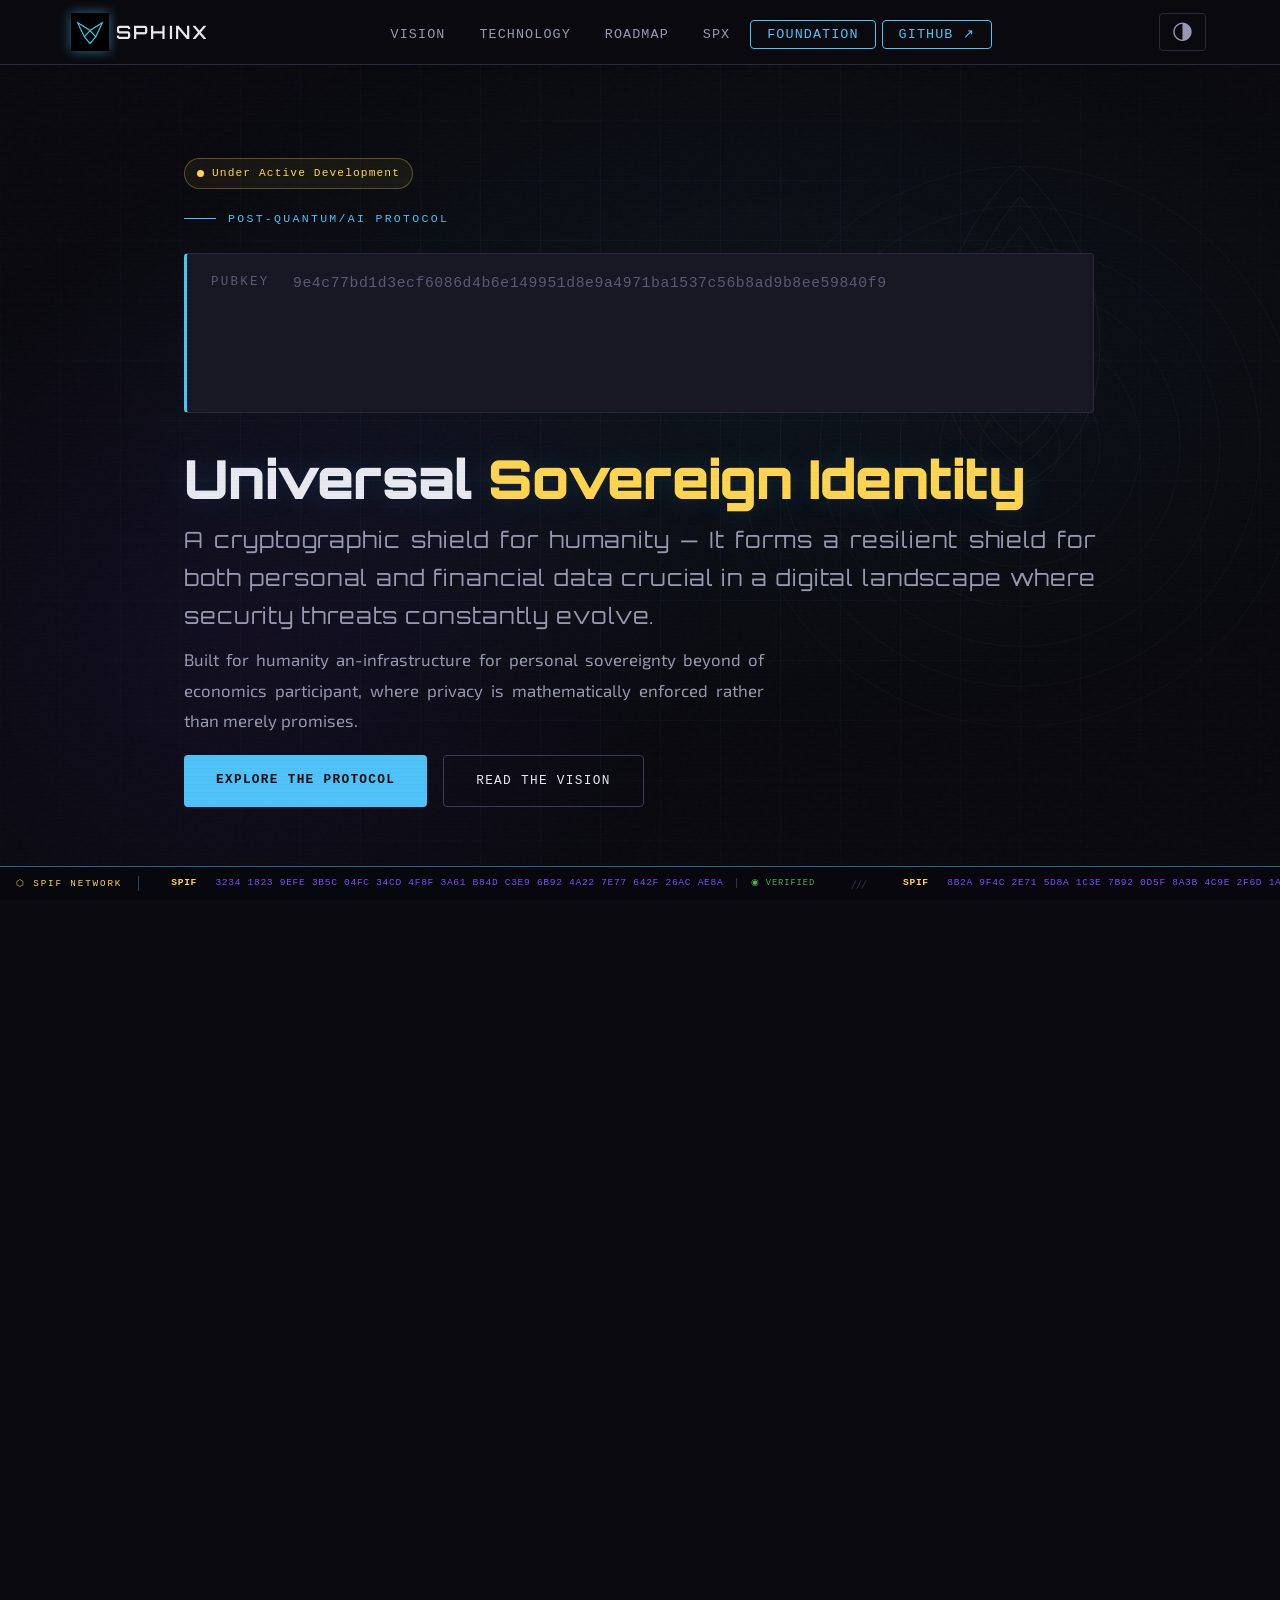
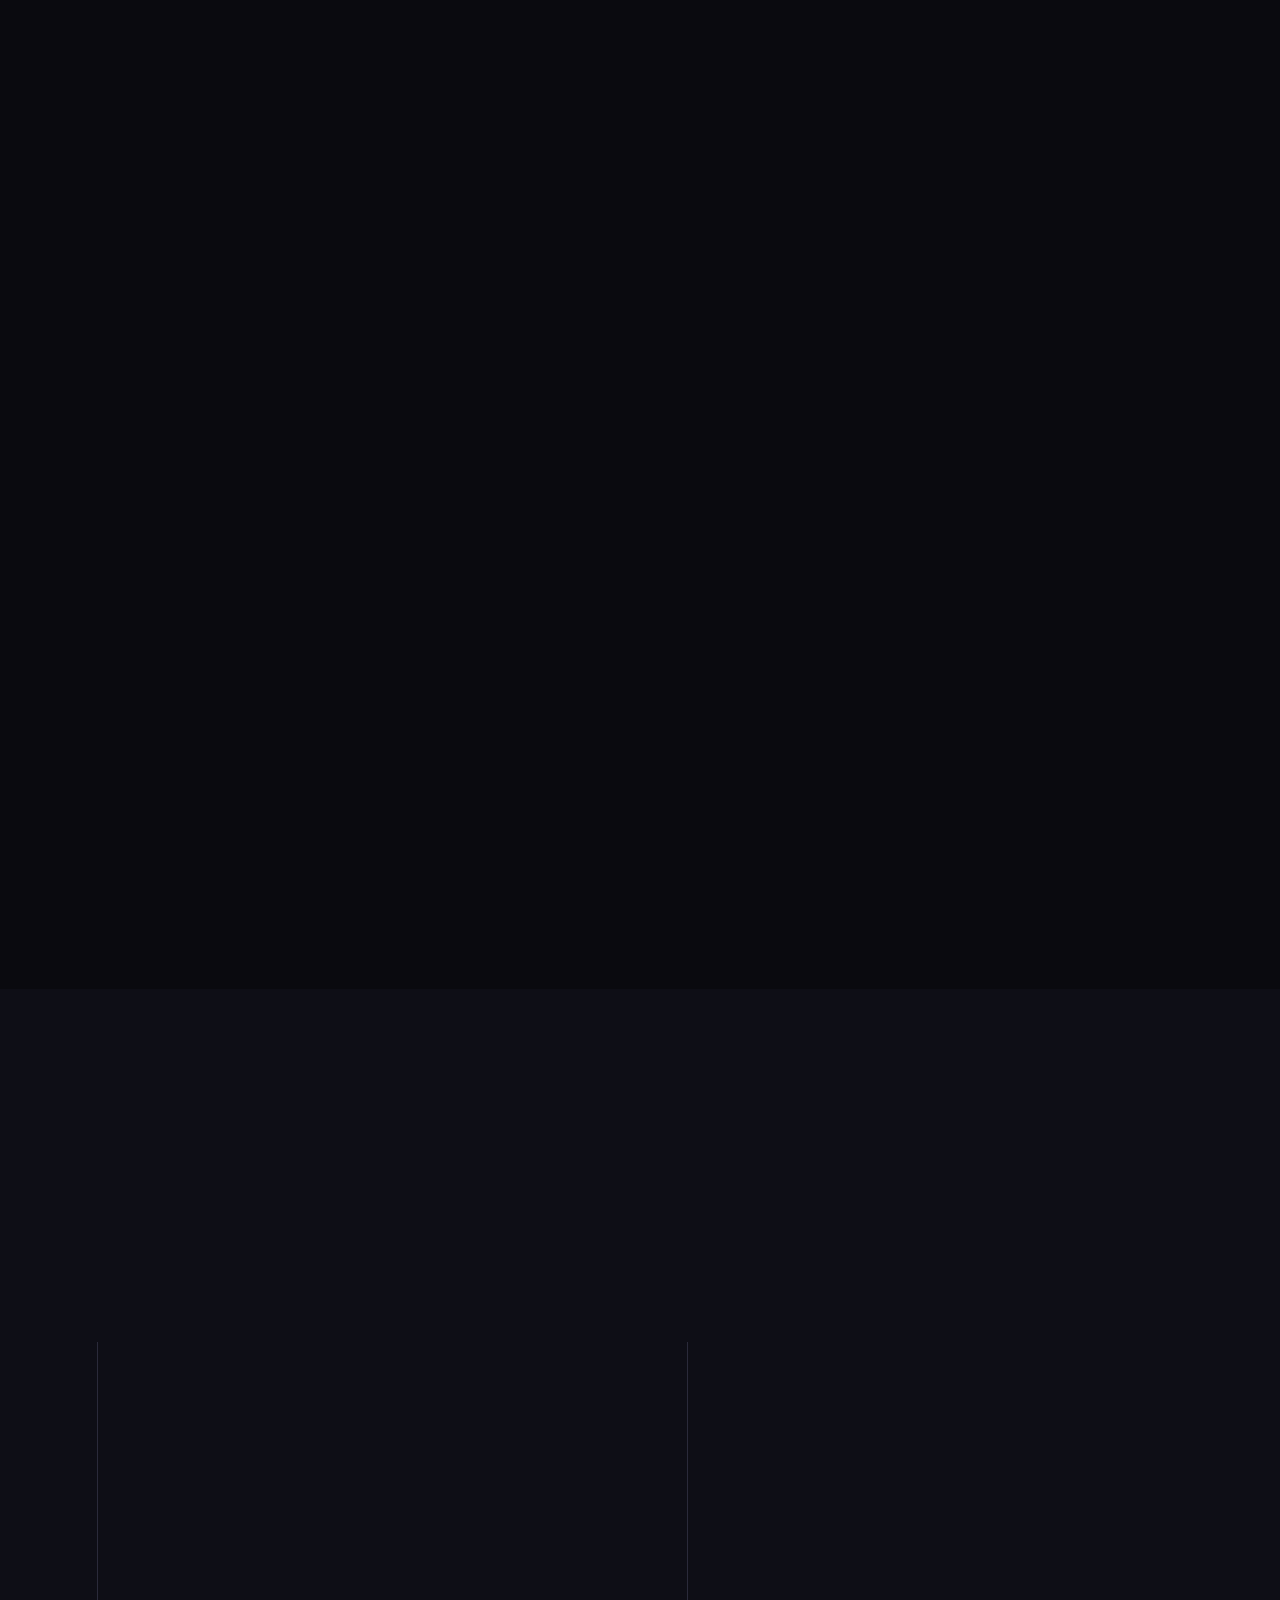
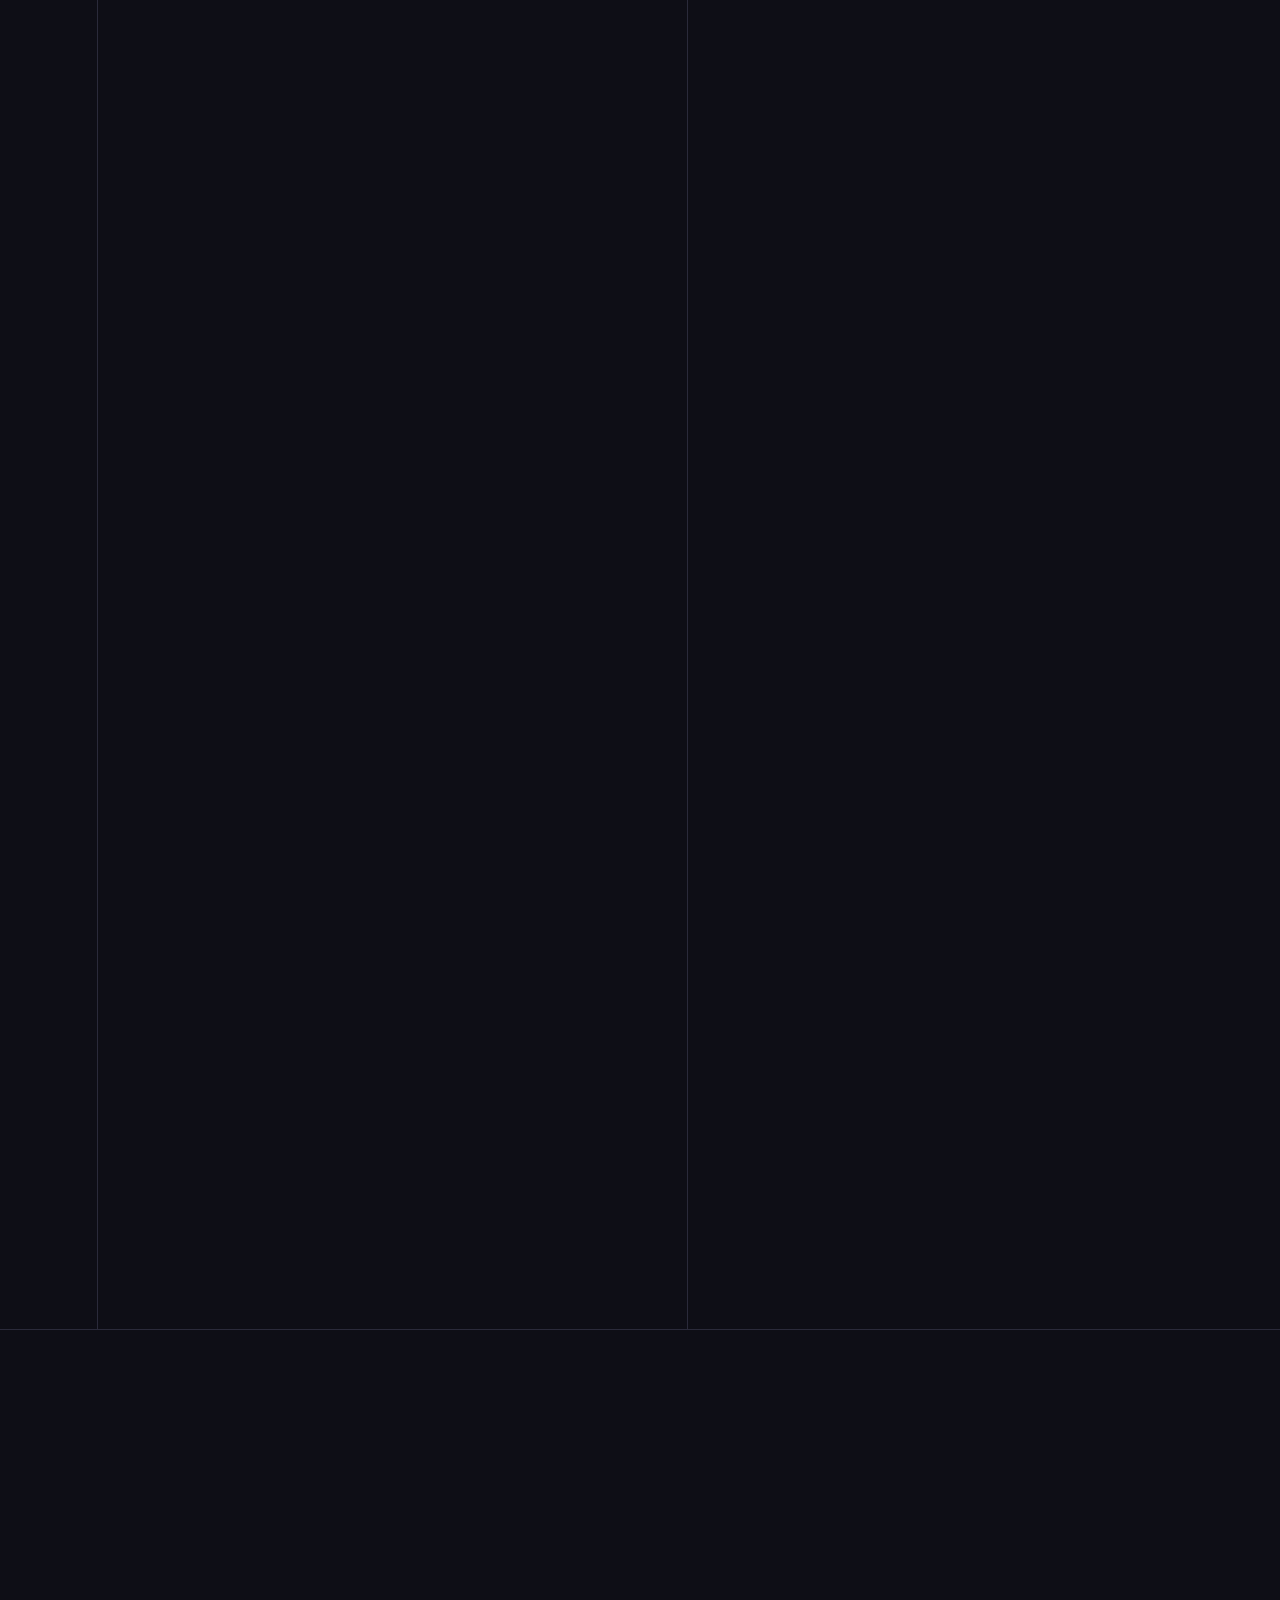
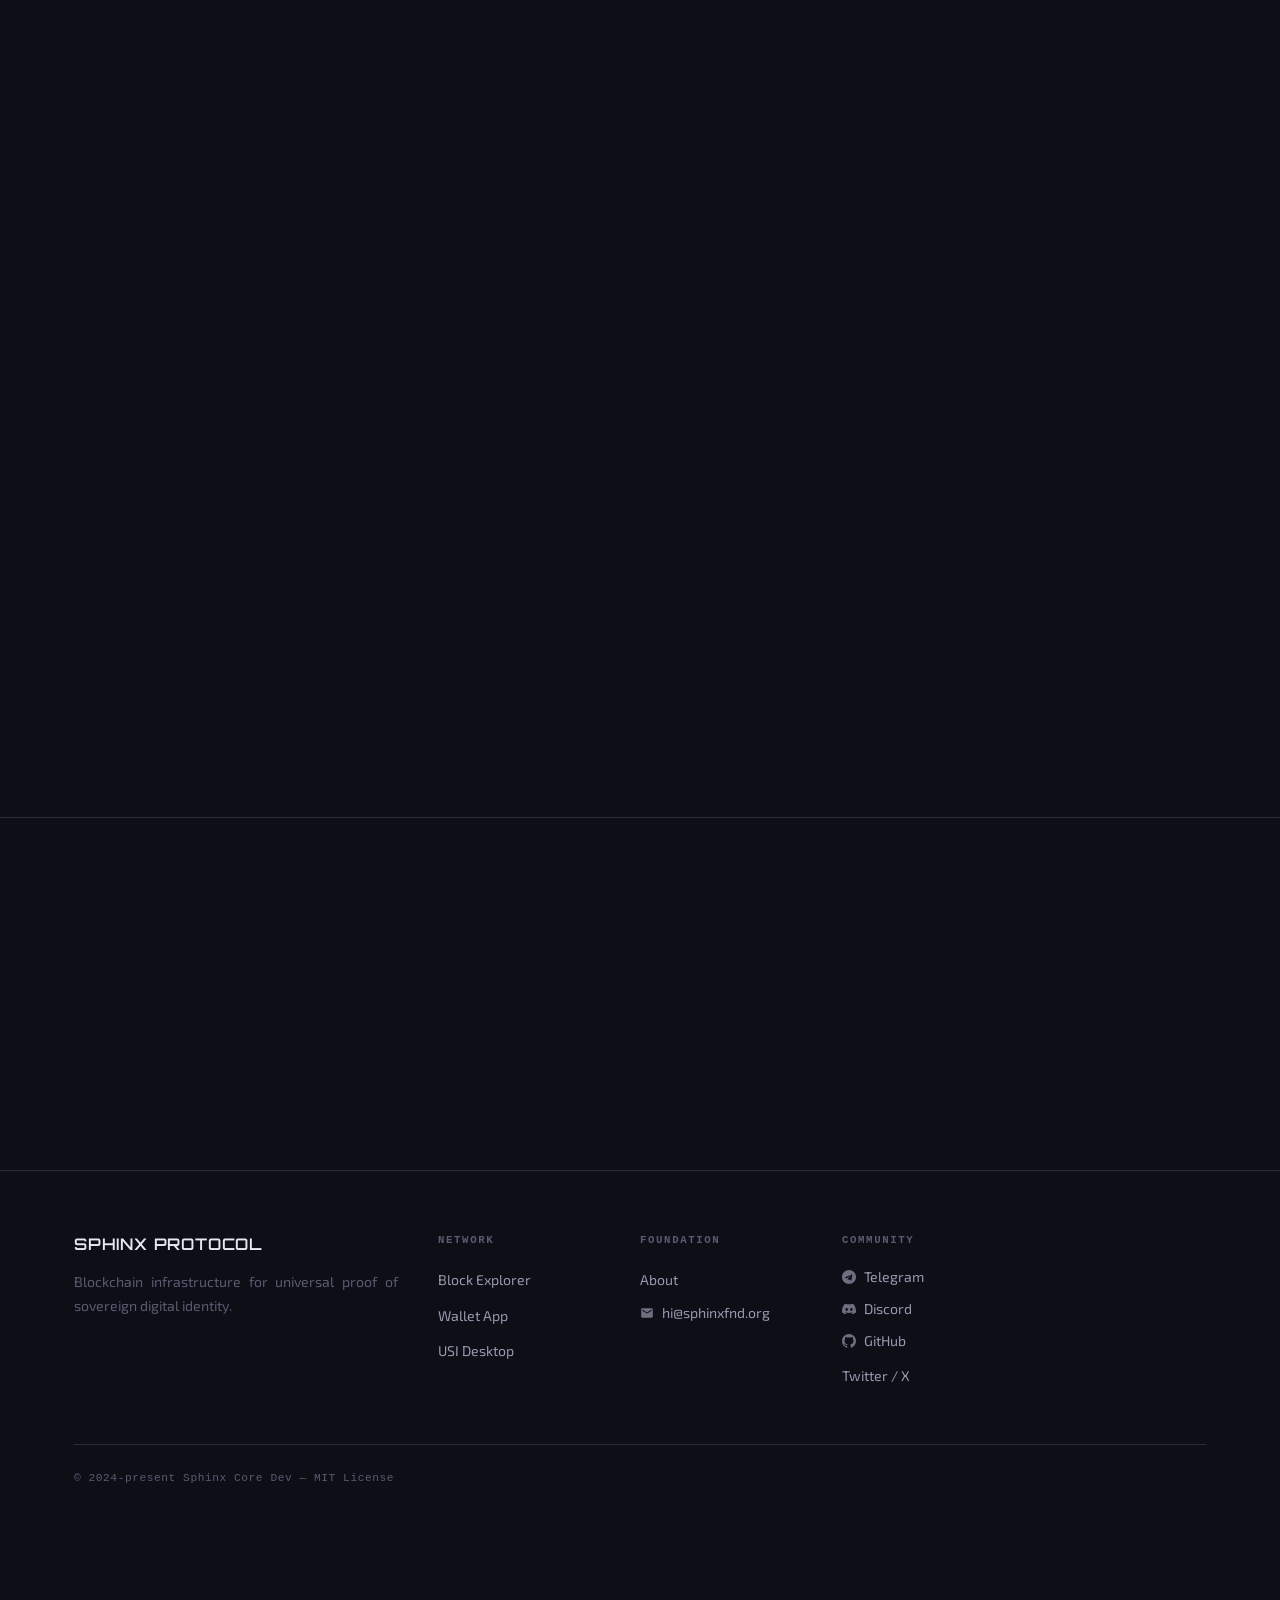
==== commit 4b70f543: "Update index.html" ====
--- a/index.html
+++ b/index.html
@@ -437,13 +437,6 @@
           <div class="stack-box-name">Kyber768 + X25519 KEM</div>
           <div class="stack-box-desc">Hybrid KEM combining NIST-selected Kyber768 with X25519. Dual-layer classical + quantum key exchange.</div>
           <div class="stack-box-tag">Hybrid KEM</div>
-        </div>
-    
-        <div class="stack-box stack-box--highlight">
-          <div class="stack-box-icon">⌘</div>
-          <div class="stack-box-name">SPIF Address Format</div>
-          <div class="stack-box-desc">4-byte prefix + 32-byte PQ key. Human-readable grouped hex. Visually verifiable sovereign identity.</div>
-          <div class="stack-box-tag">SPIF · 36 bytes total</div>
         </div>
 
         <div class="stack-box stack-box--highlight">
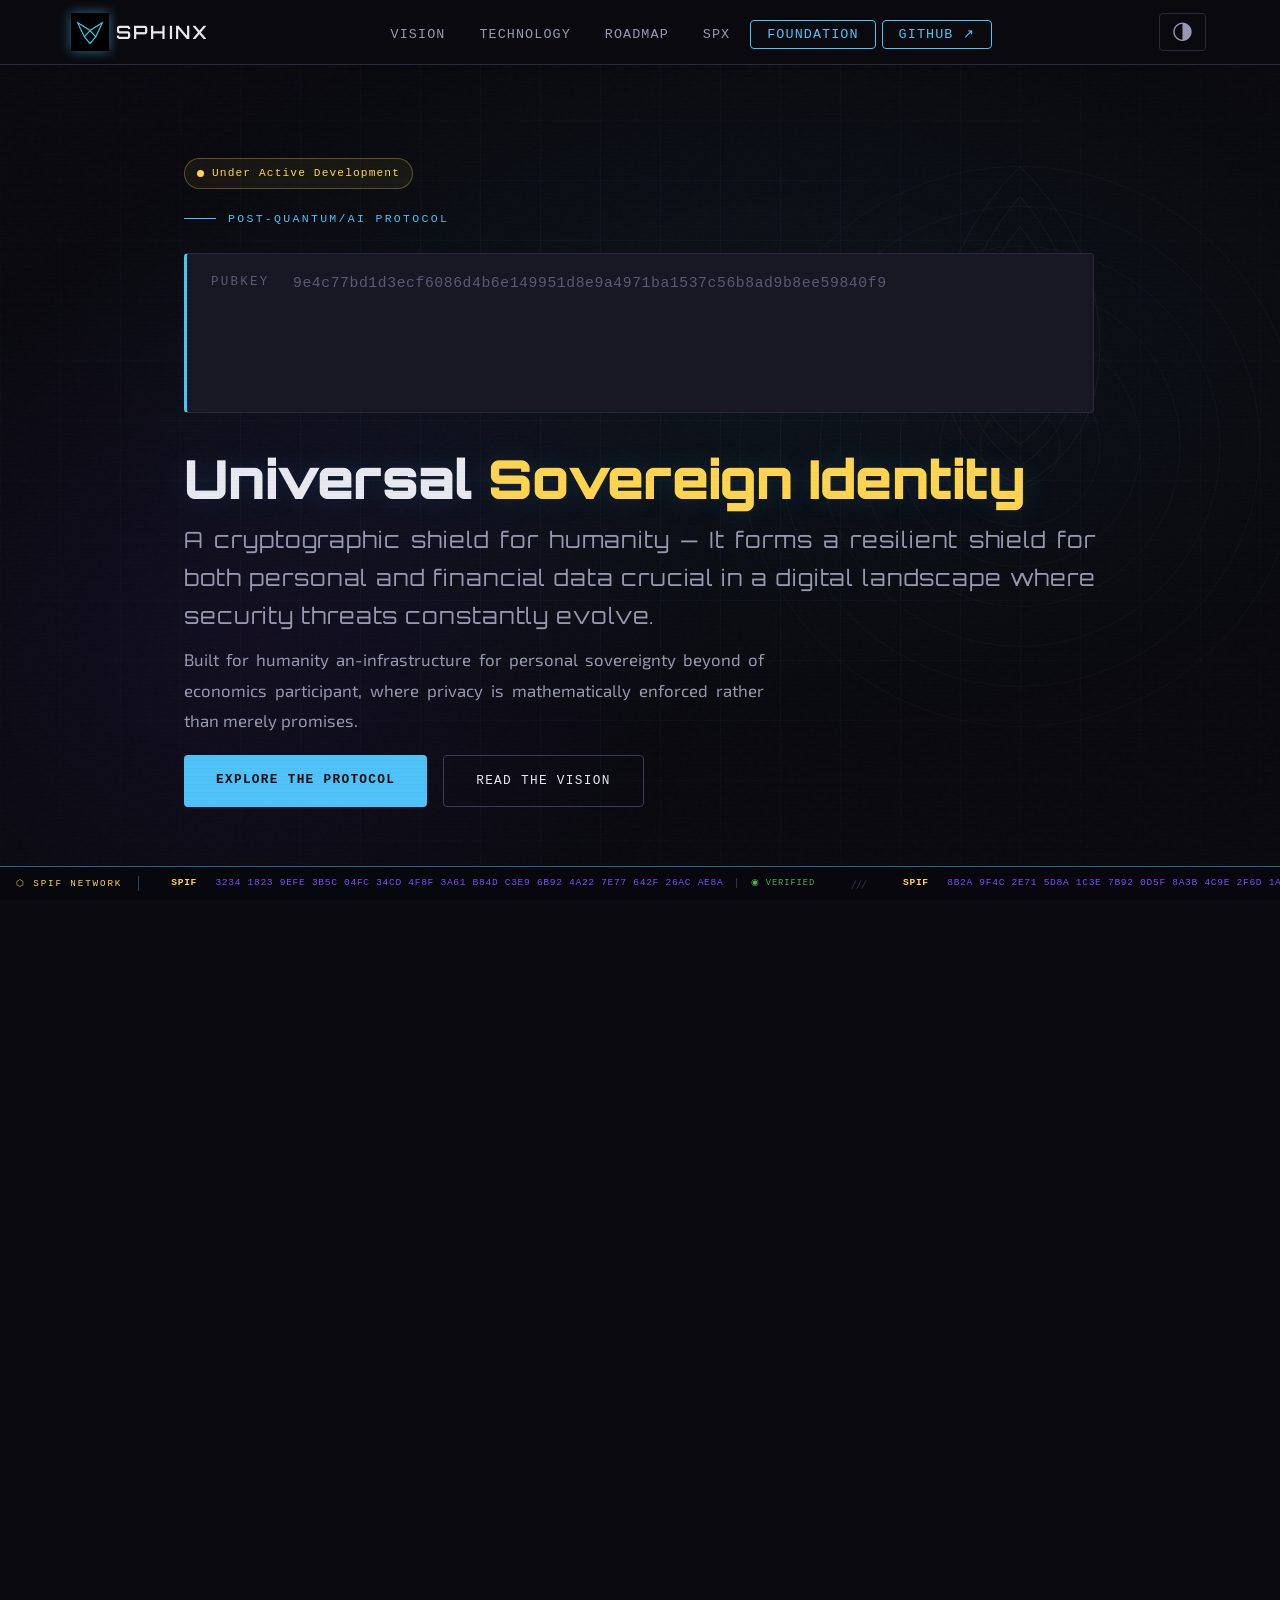
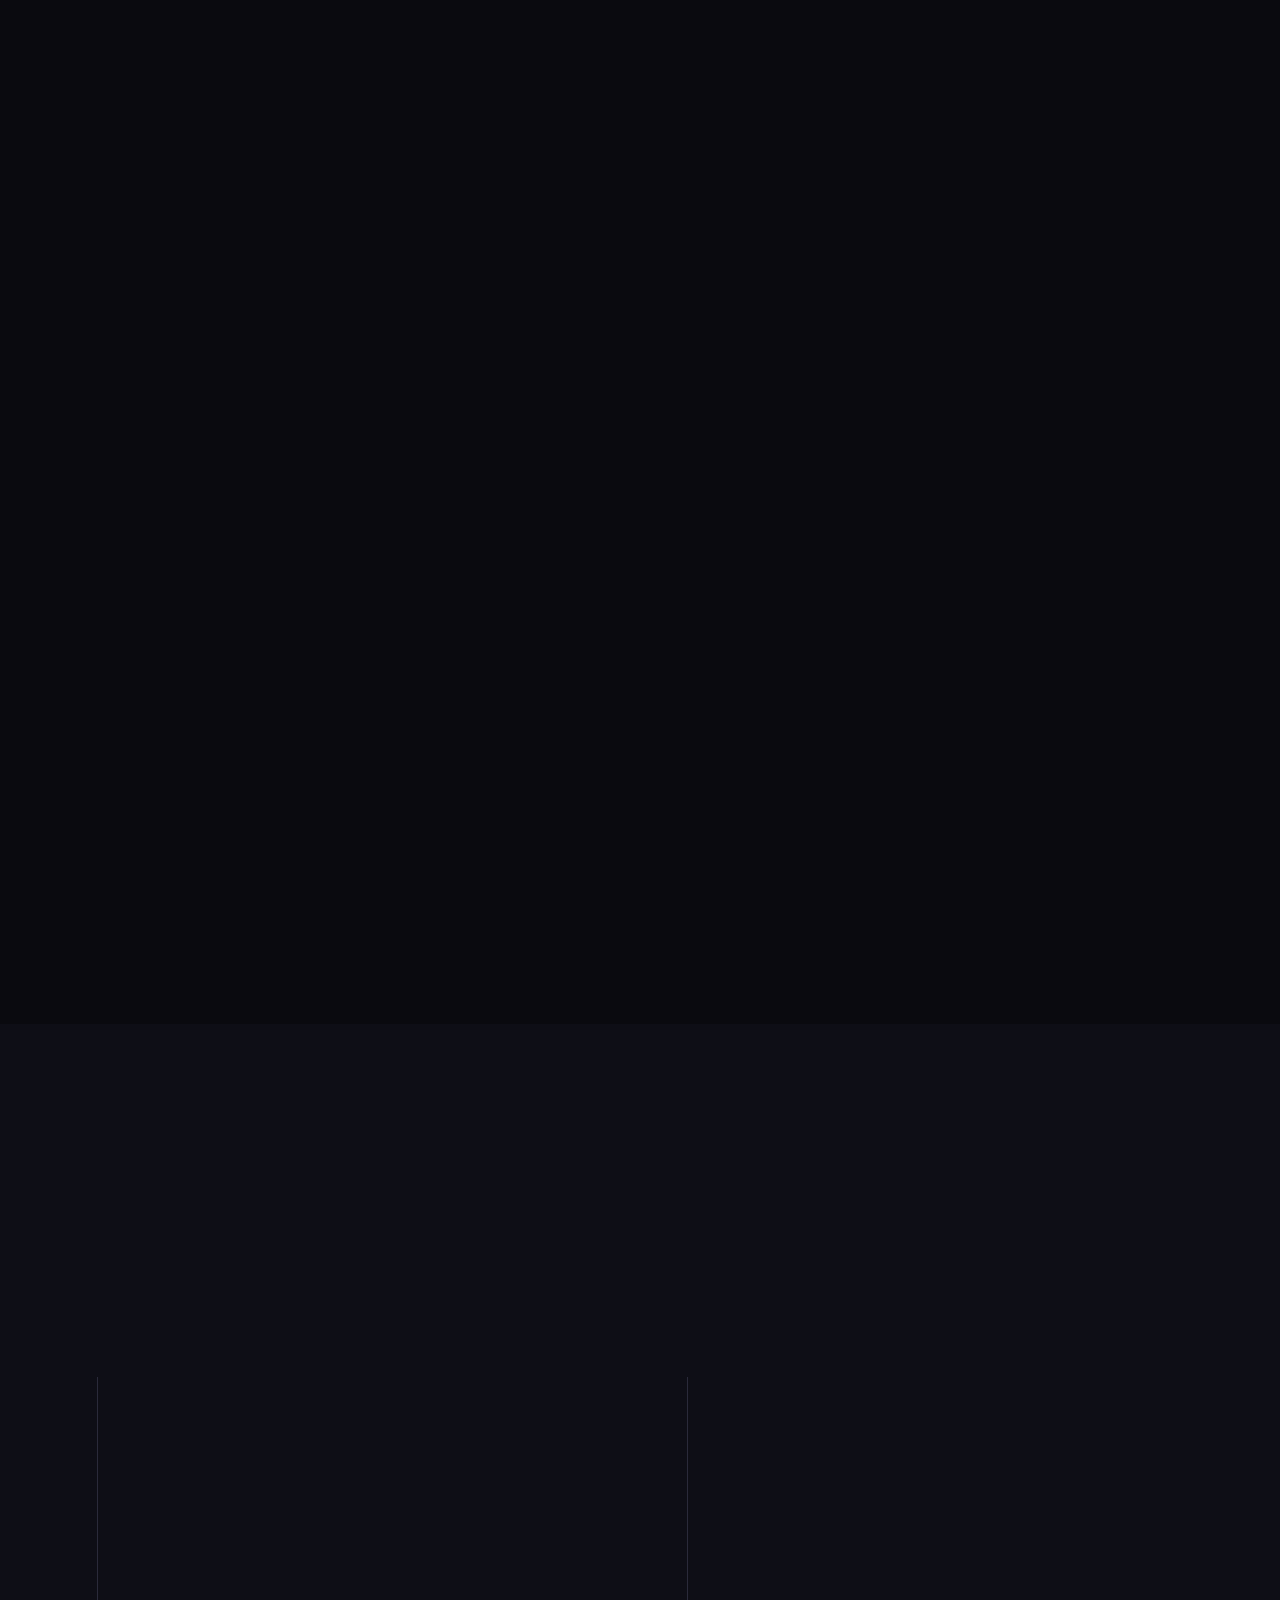
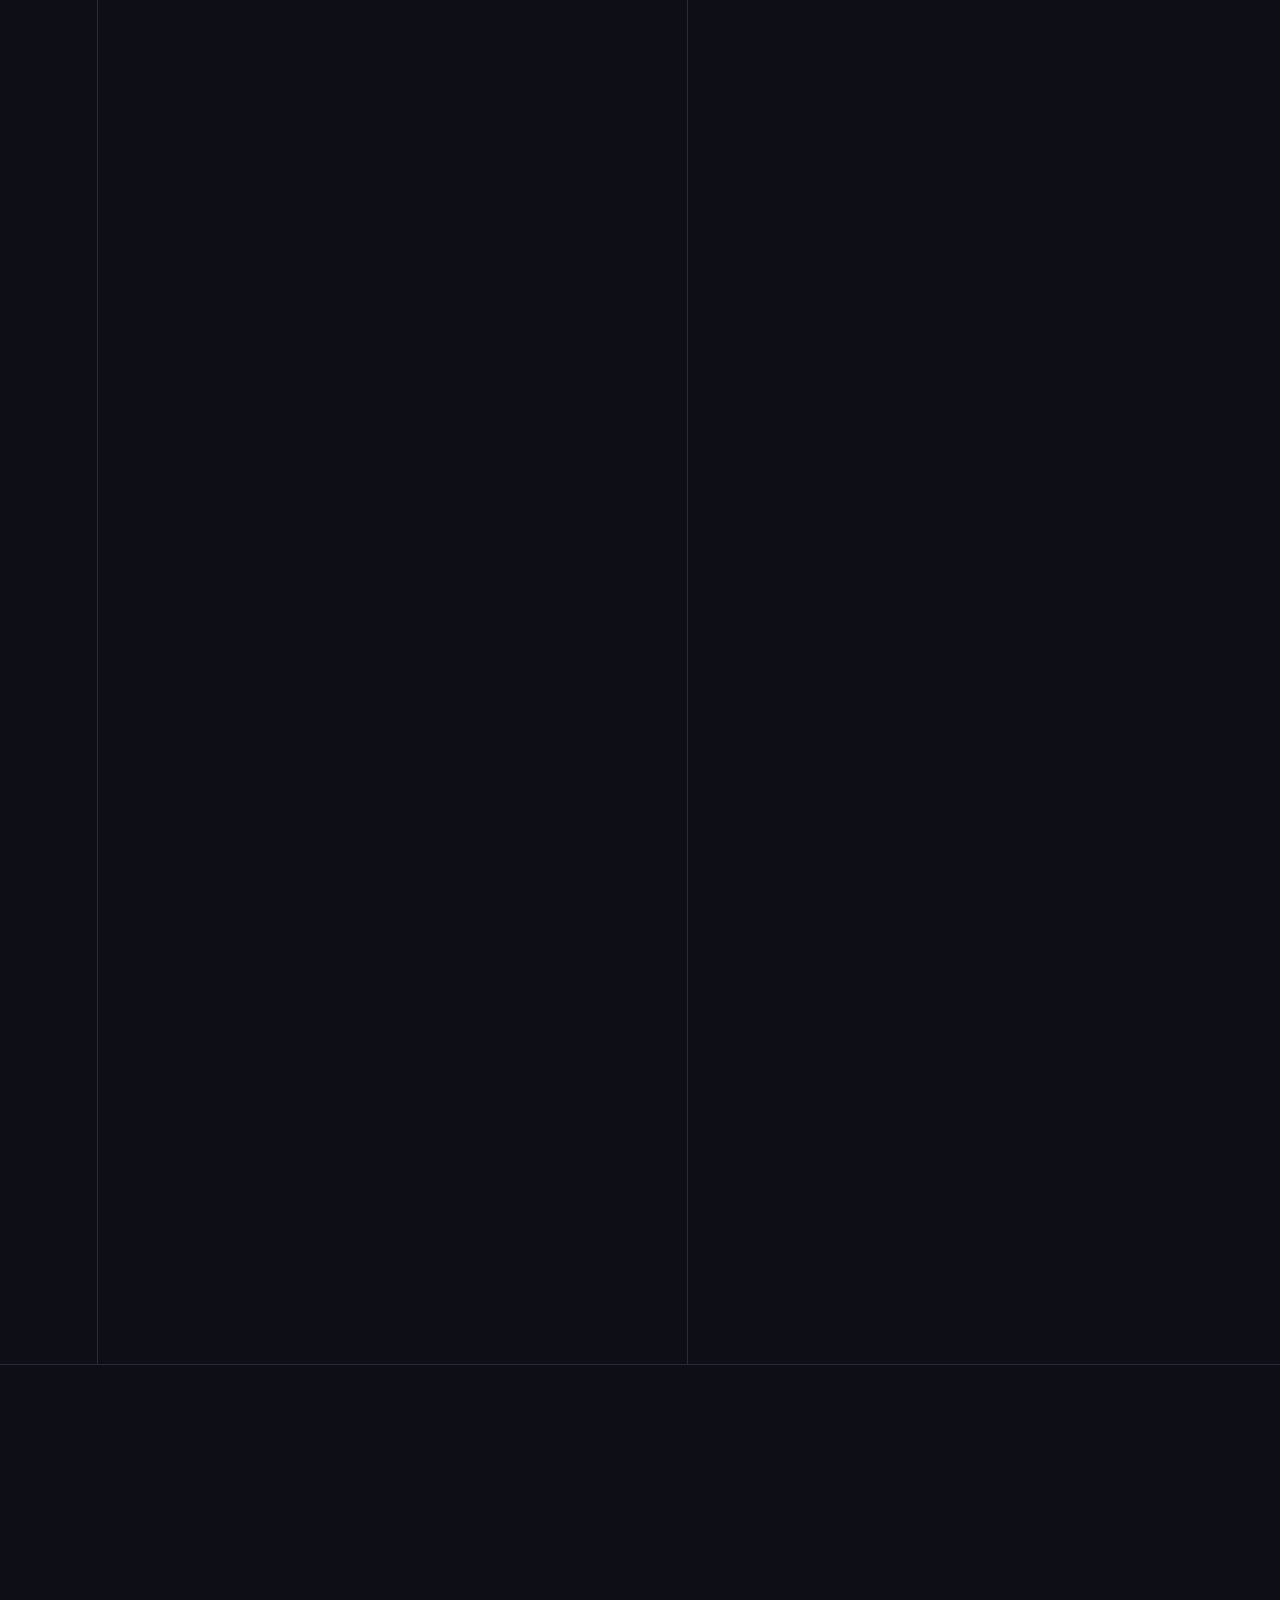
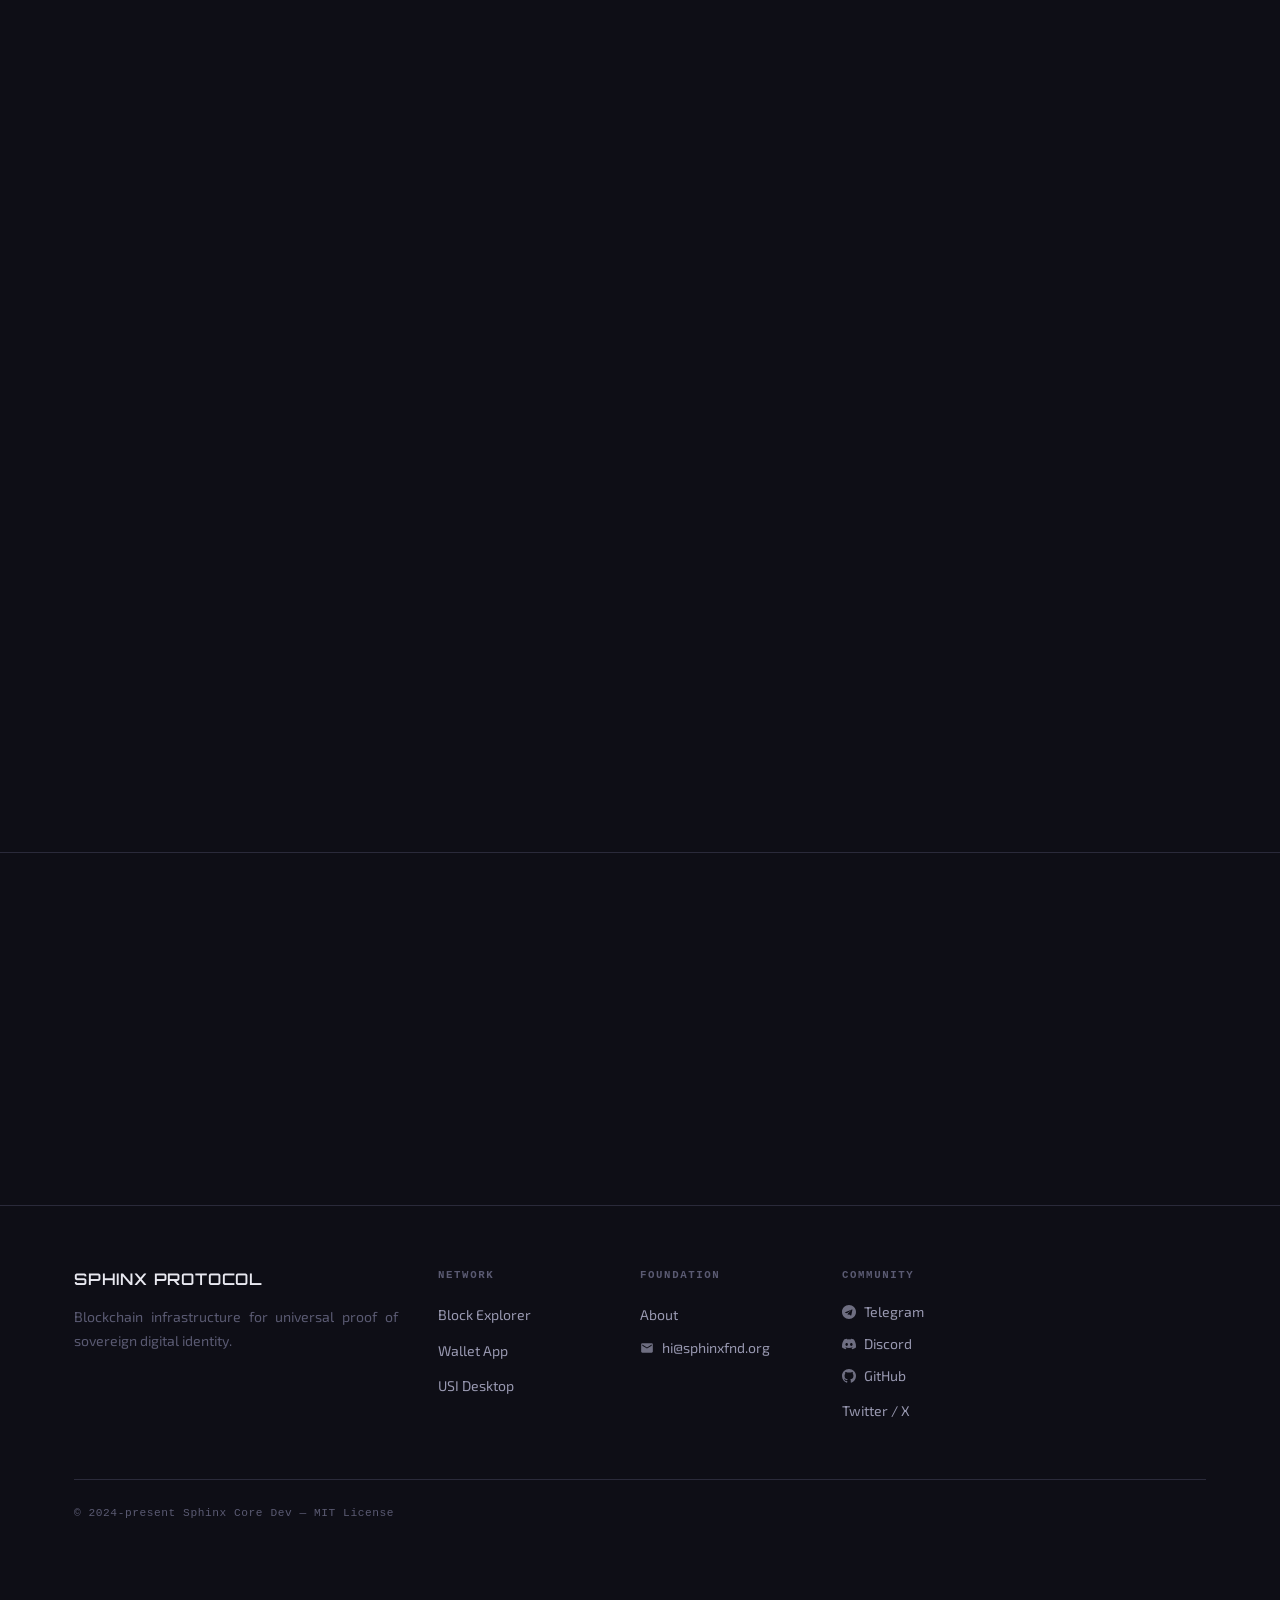
==== commit 3864e75f: "Update index.html" ====
--- a/index.html
+++ b/index.html
@@ -36,7 +36,7 @@
   <!-- Open Graph / Facebook -->
   <meta property="og:type" content="website">
   <meta property="og:url" content="https://sphinxfnd.org/">
-  <meta property="og:title" content="Sphinx Protocol | Post-Quantum/AIs Blockchain for Universal Sovereign Identity">
+  <meta property="og:title" content="Sphinx Protocol | Post-Quantum/AI Blockchain for Universal Sovereign Identity">
   <meta property="og:description" content="Post-quantum Sphinx blockchain, Sphinx Network, Sphinx Chain, SPX coins, and USI infrastructure for Universal Sovereign Identity. Privacy mathematically enforced.">
   <meta property="og:site_name" content="Sphinx Protocol">
   <meta property="og:image" content="https://sphinxfnd.org/images/sphinx-og-image.jpg">
@@ -442,8 +442,8 @@
         <div class="stack-box stack-box--highlight">
           <div class="stack-box-icon">⨁</div>
           <div class="stack-box-name">SpxHash Function</div>
-          <div class="stack-box-desc">A hybrid combination of SHA-256 and SHA-512/256 hash functions, we merged them into a single hash value.</div>
-          <div class="stack-box-tag">128+128 bits in total under grover's algorithm</div>
+          <div class="stack-box-desc">A hybrid combination of SHAKE256 and SHA-512/256 hash functions, we merged them into a single hash value, 128+128 bits in total under grover's algorithm.</div>
+          <div class="stack-box-tag">Hybrid Hash Function</div>
         </div>
 
       </div>
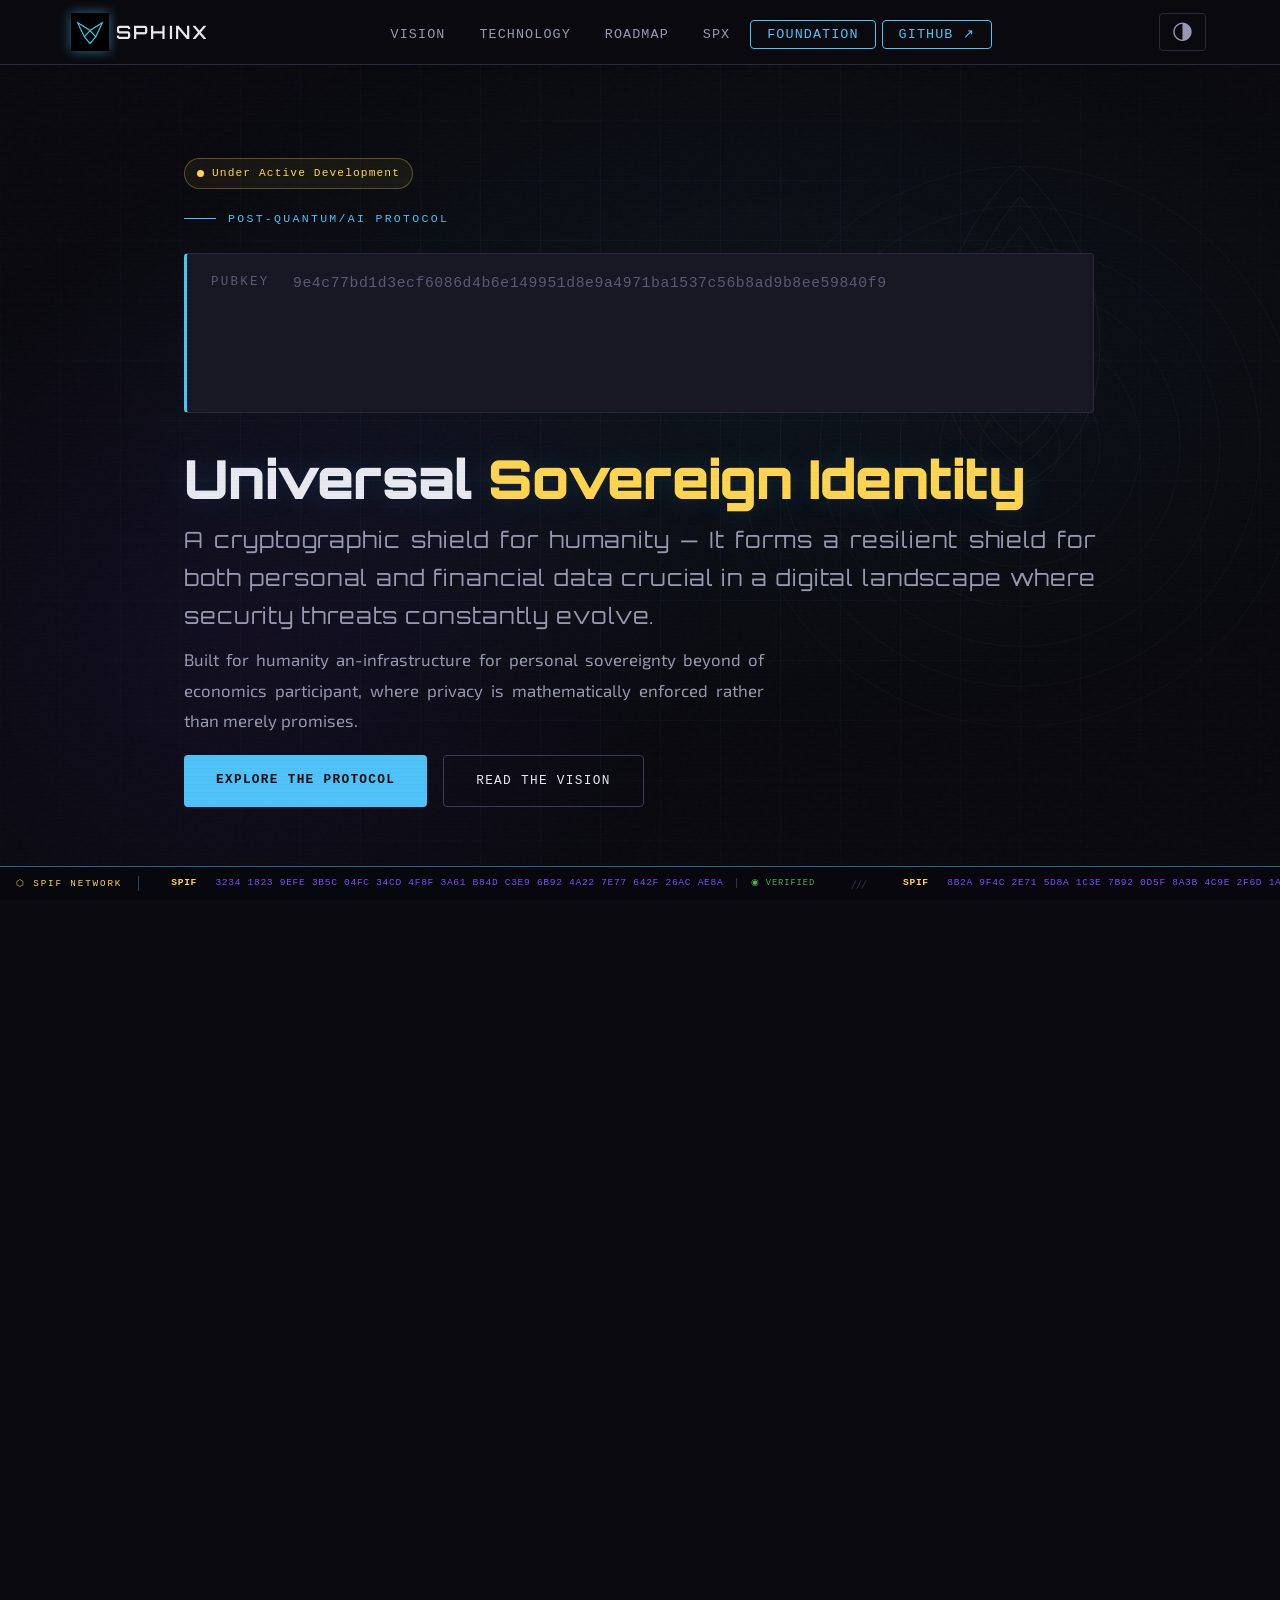
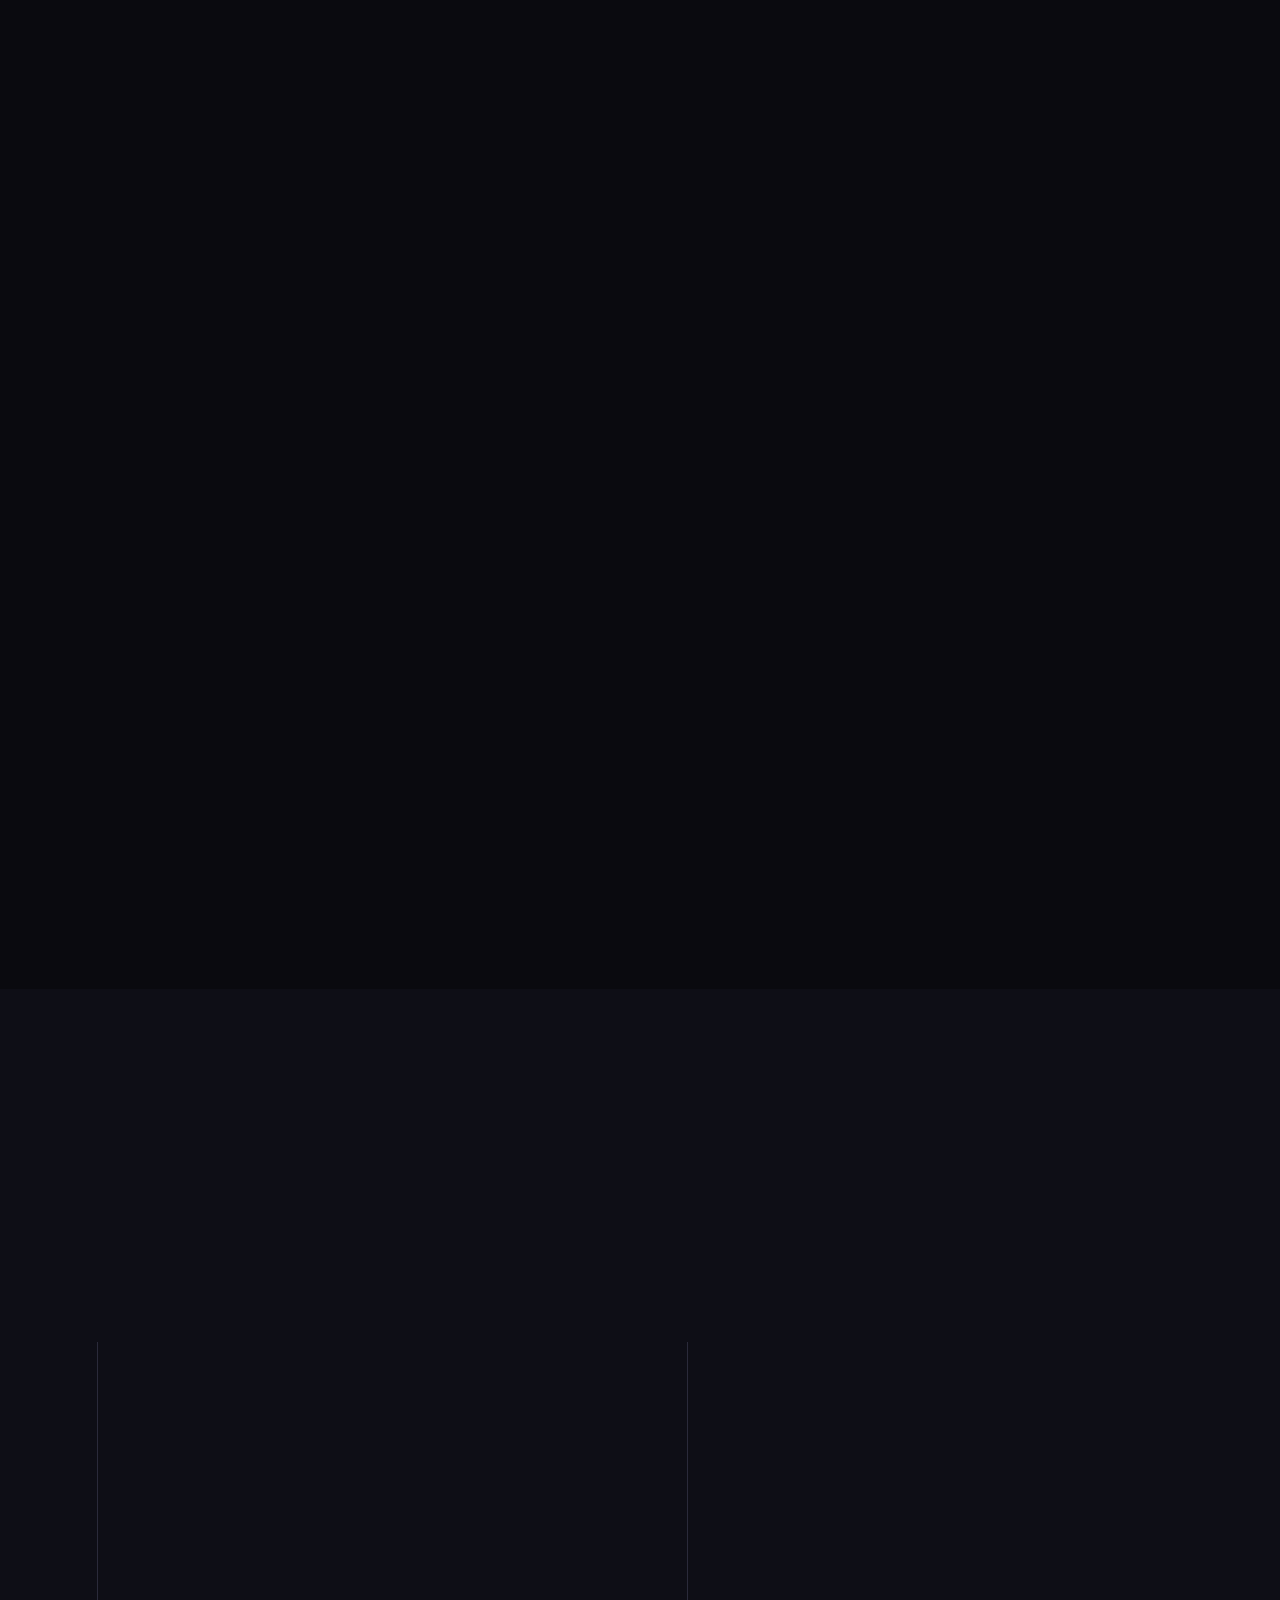
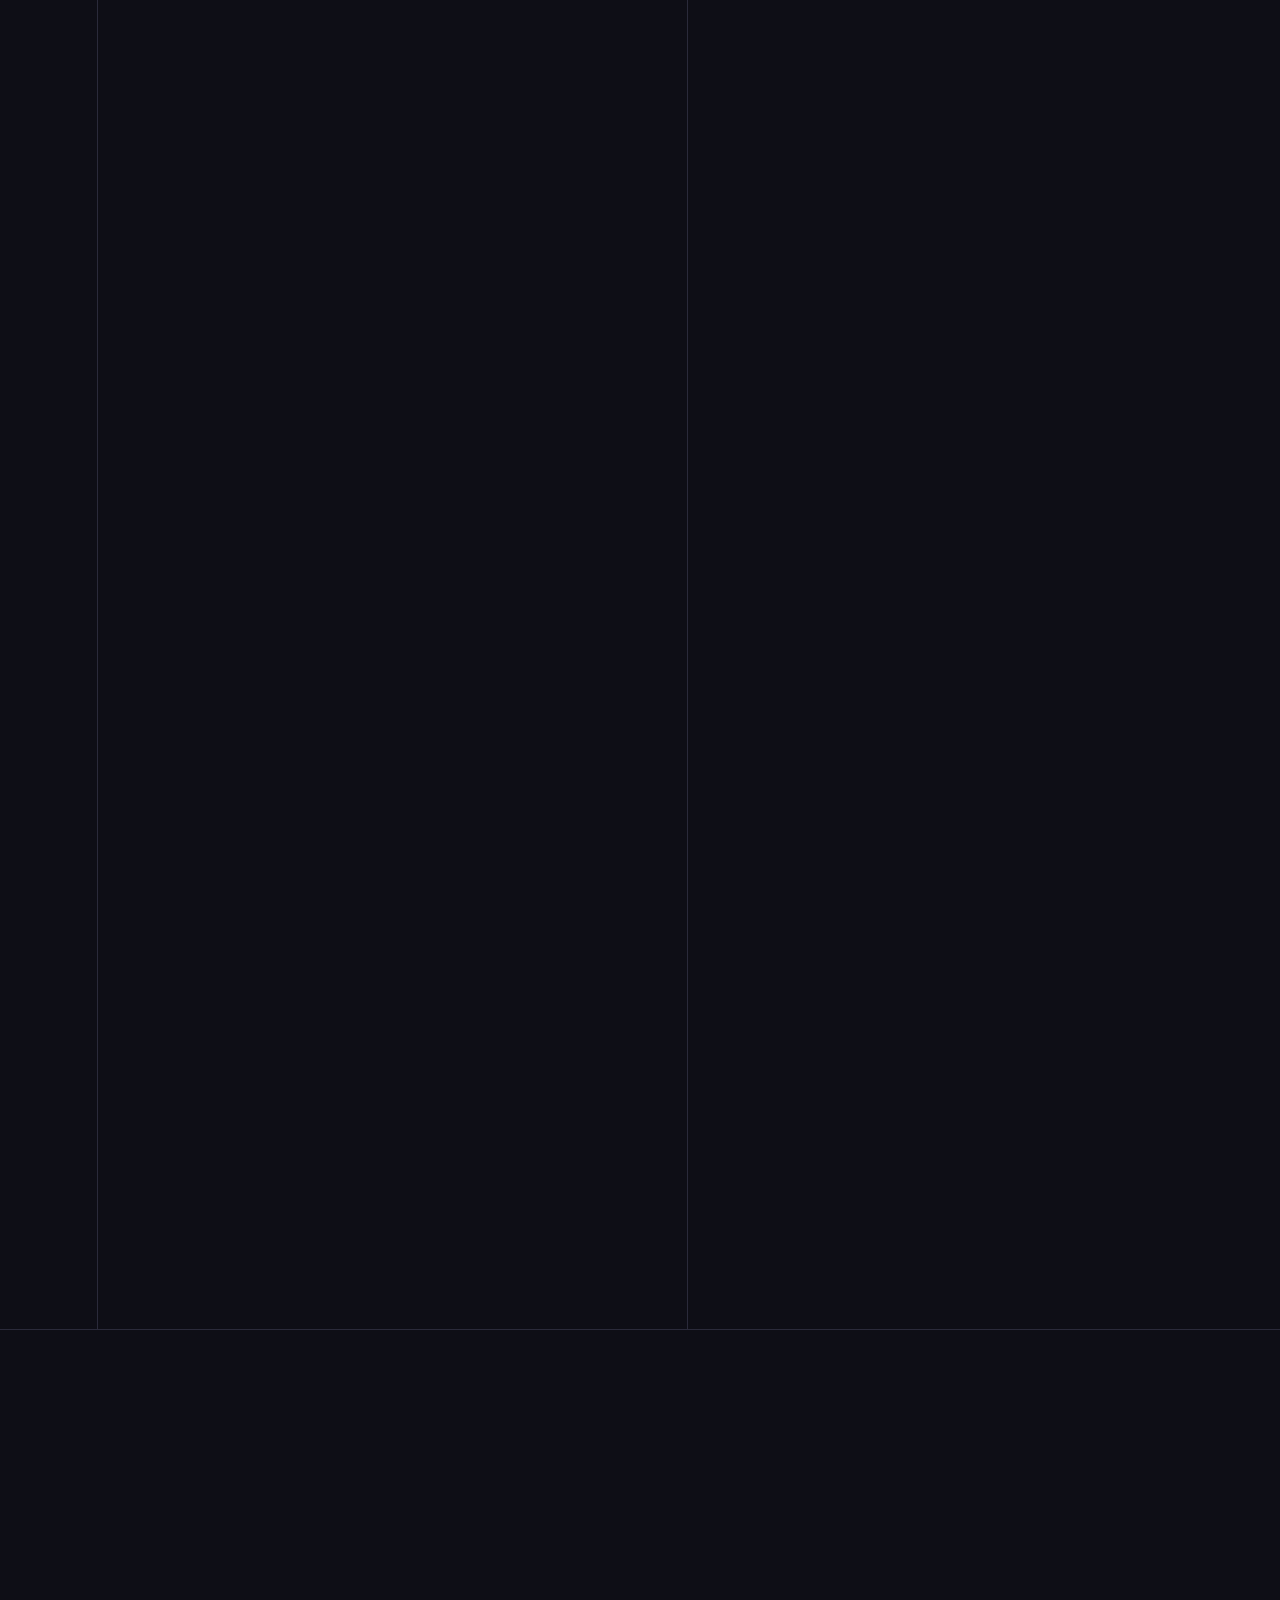
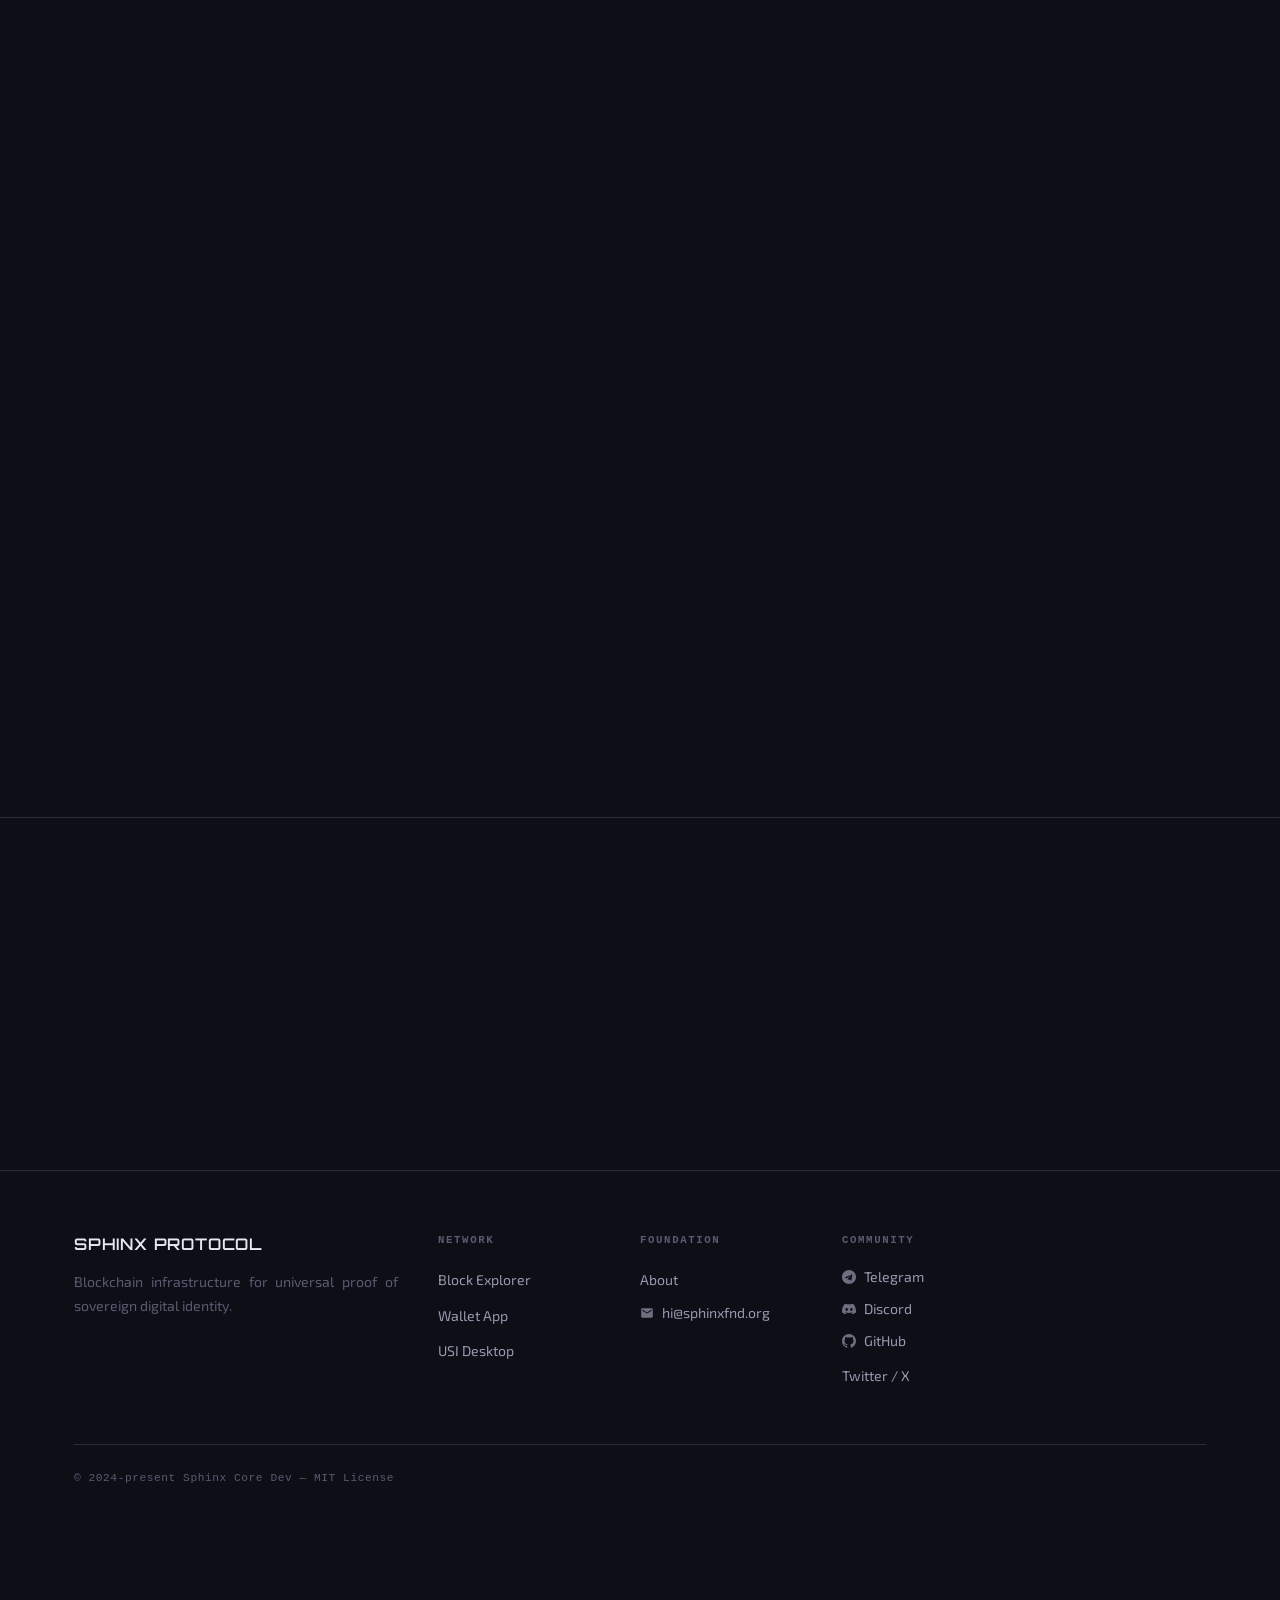
==== commit 5ad3f66d: "Update index.html" ====
--- a/index.html
+++ b/index.html
@@ -16,7 +16,7 @@
   <!-- Primary Meta Tags -->
   <title>Sphinx Protocol | Post-Quantum/AI Blockchain infrastructure for Universal Sovereign Identity</title>
   <meta name="title" content="Sphinx Protocol - Post-Quantum Blockchain for Universal Sovereign Identity">
-  <meta name="description" content="Sphinx Protocol delivers post-quantum security for digital identity. SPX coins, SPIF identity, and Universal Sovereign Identity (USI) - privacy mathematically enforced. Built on SPHINCS+ and Kyber768 quantum-resistant cryptography.">
+  <meta name="description" content="Sphinx is a decentralized technology focused on protecting human's identity in the post-AI and post-Quantum emergency, protecting currency, protecting digital identity forgery, protecting digital copyright, protecting digital artwork, all can be controlled through one vault.">
   <meta name="keywords" content="sphinx, sphinx blockchain, spx coins, spx, sphinx network, sphnx foundation, sphinx chain, usi, universal sovereign identity, post-quantum cryptography, SPHINCS+, Kyber768, PBFT consensus, VDF randomness, hash-based signatures, quantum-resistant blockchain, sovereign digital identity, SPIF address, decentralized identity, passwordless authentication, zero-knowledge proofs, Web3 identity, self-sovereign identity">
   <meta name="author" content="Sphinx Foundation">
   <meta name="robots" content="index,follow,max-image-preview:large,max-snippet:-1,max-video-preview:-1">
@@ -37,7 +37,7 @@
   <meta property="og:type" content="website">
   <meta property="og:url" content="https://sphinxfnd.org/">
   <meta property="og:title" content="Sphinx Protocol | Post-Quantum/AI Blockchain for Universal Sovereign Identity">
-  <meta property="og:description" content="Post-quantum Sphinx blockchain, Sphinx Network, Sphinx Chain, SPX coins, and USI infrastructure for Universal Sovereign Identity. Privacy mathematically enforced.">
+  <meta property="og:description" content="Sphinx is a decentralized technology focused on protecting human's identity in the post-AI and post-Quantum emergency, protecting currency, protecting digital identity forgery, protecting digital copyright, protecting digital artwork, all can be controlled through one vault.">
   <meta property="og:site_name" content="Sphinx Protocol">
   <meta property="og:image" content="https://sphinxfnd.org/images/sphinx-og-image.jpg">
   <meta property="og:image:width" content="1200">
@@ -75,7 +75,7 @@
       "https://t.me/sphinxprotocol",
       "https://discord.gg/sphinxprotocol"
     ],
-    "description": "Sphinx Protocol is a post-quantum Sphinx blockchain and Universal Sovereign Identity network for SPX coins, Sphinx Chain, Sphinx Network, and USI.",
+    "description": "Sphinx is a decentralized technology focused on protecting human's identity in the post-AI and post-Quantum emergency, protecting currency, protecting digital identity forgery, protecting digital copyright, protecting digital artwork, all can be controlled through one vault.",
     "foundingDate": "2024",
     "founders": [
       {
@@ -93,7 +93,7 @@
     "@type": "WebSite",
     "name": "Sphinx Protocol",
     "url": "https://sphinxfnd.org/",
-    "description": "Post-quantum blockchain infrastructure for universal proof of sovereign digital identity",
+    "description": "Sphinx is a decentralized technology focused on protecting human's identity in the post-AI and post-Quantum emergency, protecting currency, protecting digital identity forgery, protecting digital copyright, protecting digital artwork, all can be controlled through one vault.",
     "potentialAction": {
       "@type": "SearchAction",
       "target": "https://sphinxfnd.org/search?q={search_term_string}",
@@ -442,7 +442,7 @@
         <div class="stack-box stack-box--highlight">
           <div class="stack-box-icon">⨁</div>
           <div class="stack-box-name">SpxHash Function</div>
-          <div class="stack-box-desc">A hybrid combination of SHAKE256 and SHA-512/256 hash functions, we merged them into a single hash value, 128+128 bits in total under grover's algorithm.</div>
+          <div class="stack-box-desc">Hybrid SHAKE256 and SHA-512/256 hash functions, 128+128 bits in total under grover's algorithm.</div>
           <div class="stack-box-tag">Hybrid Hash Function</div>
         </div>
 
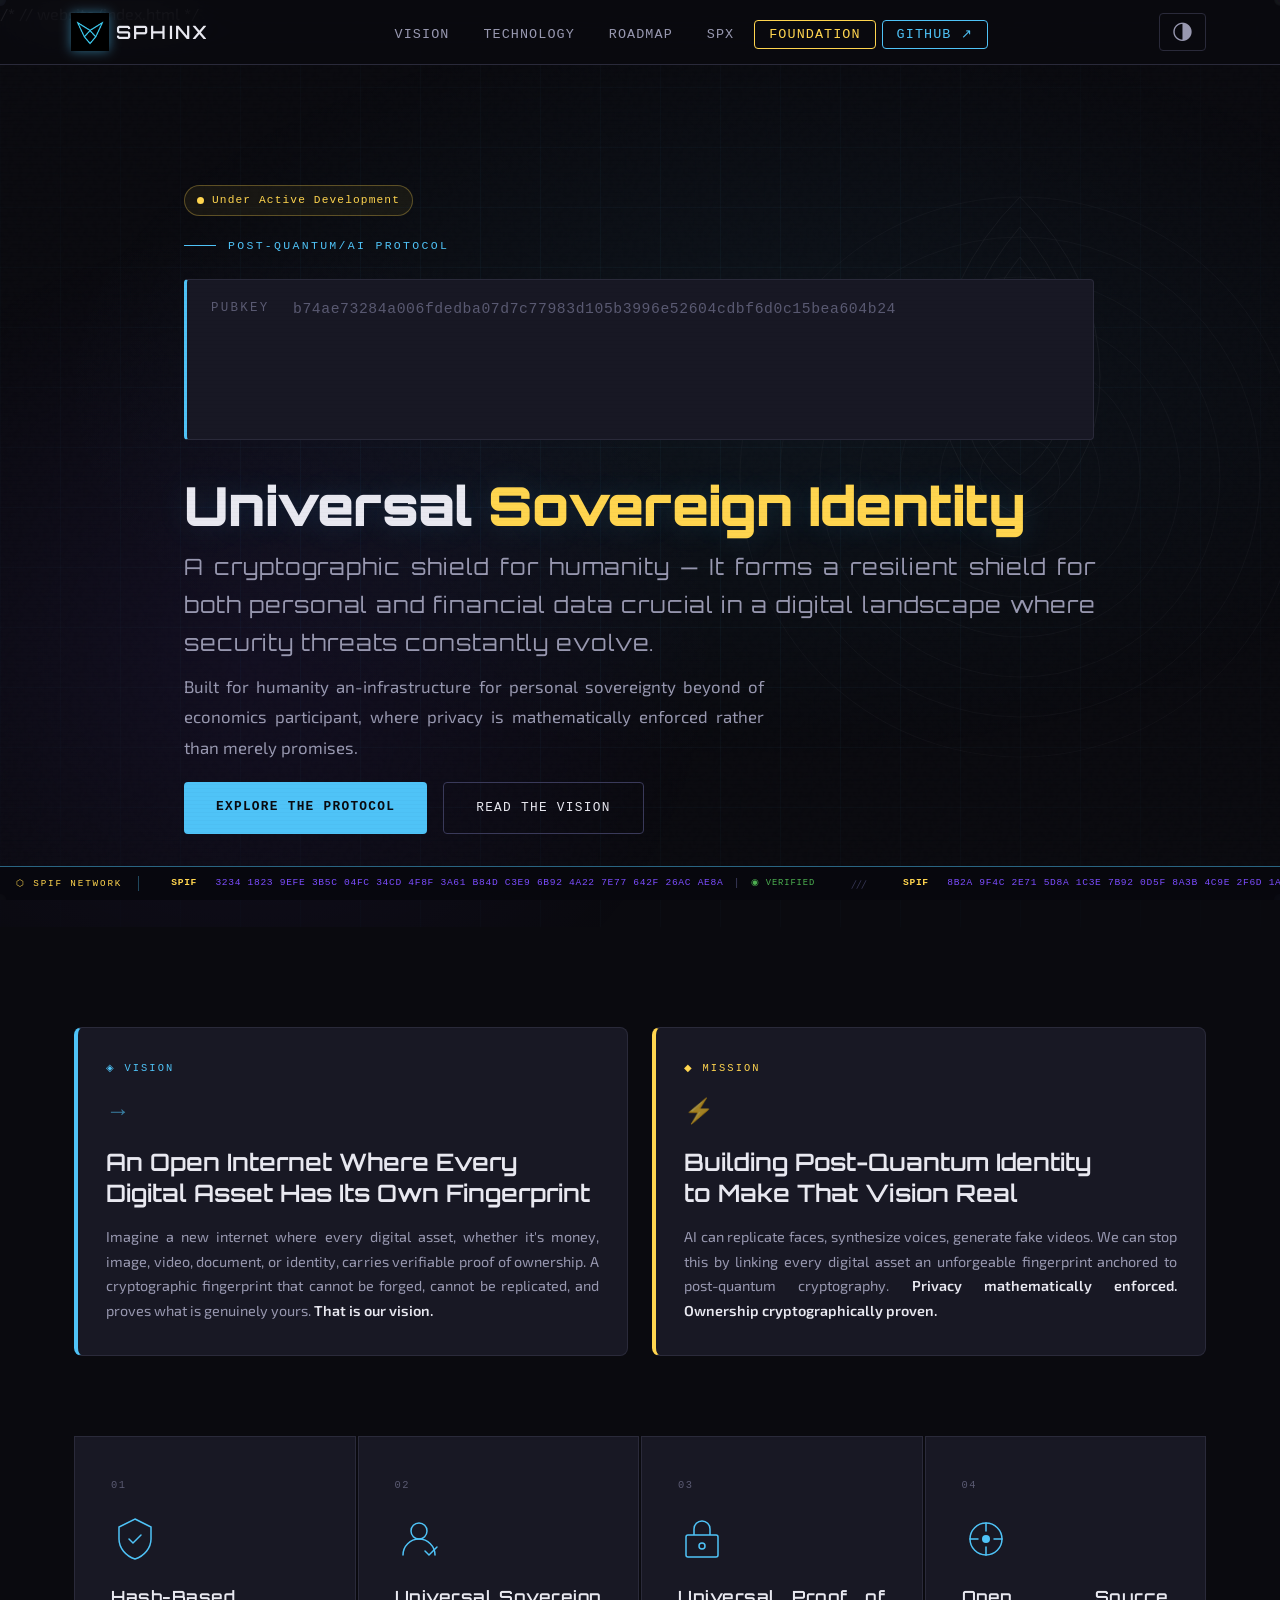
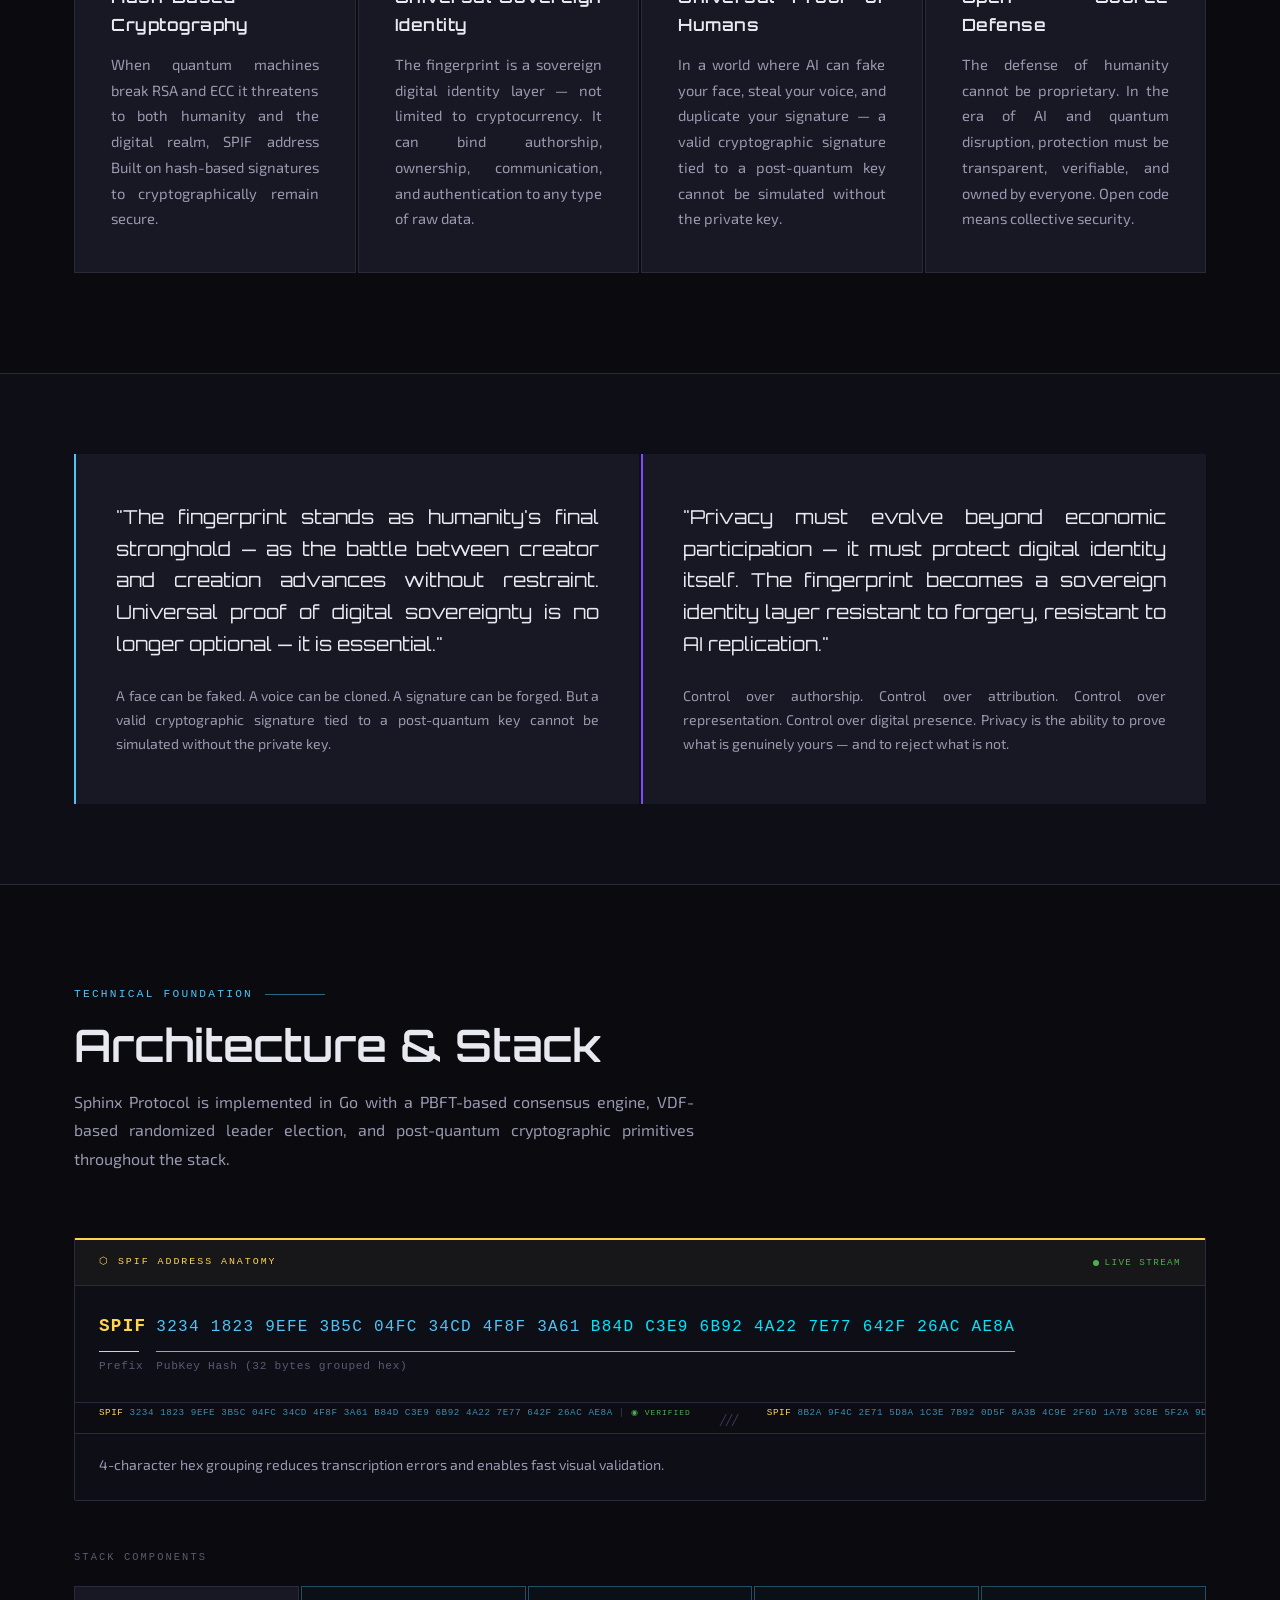
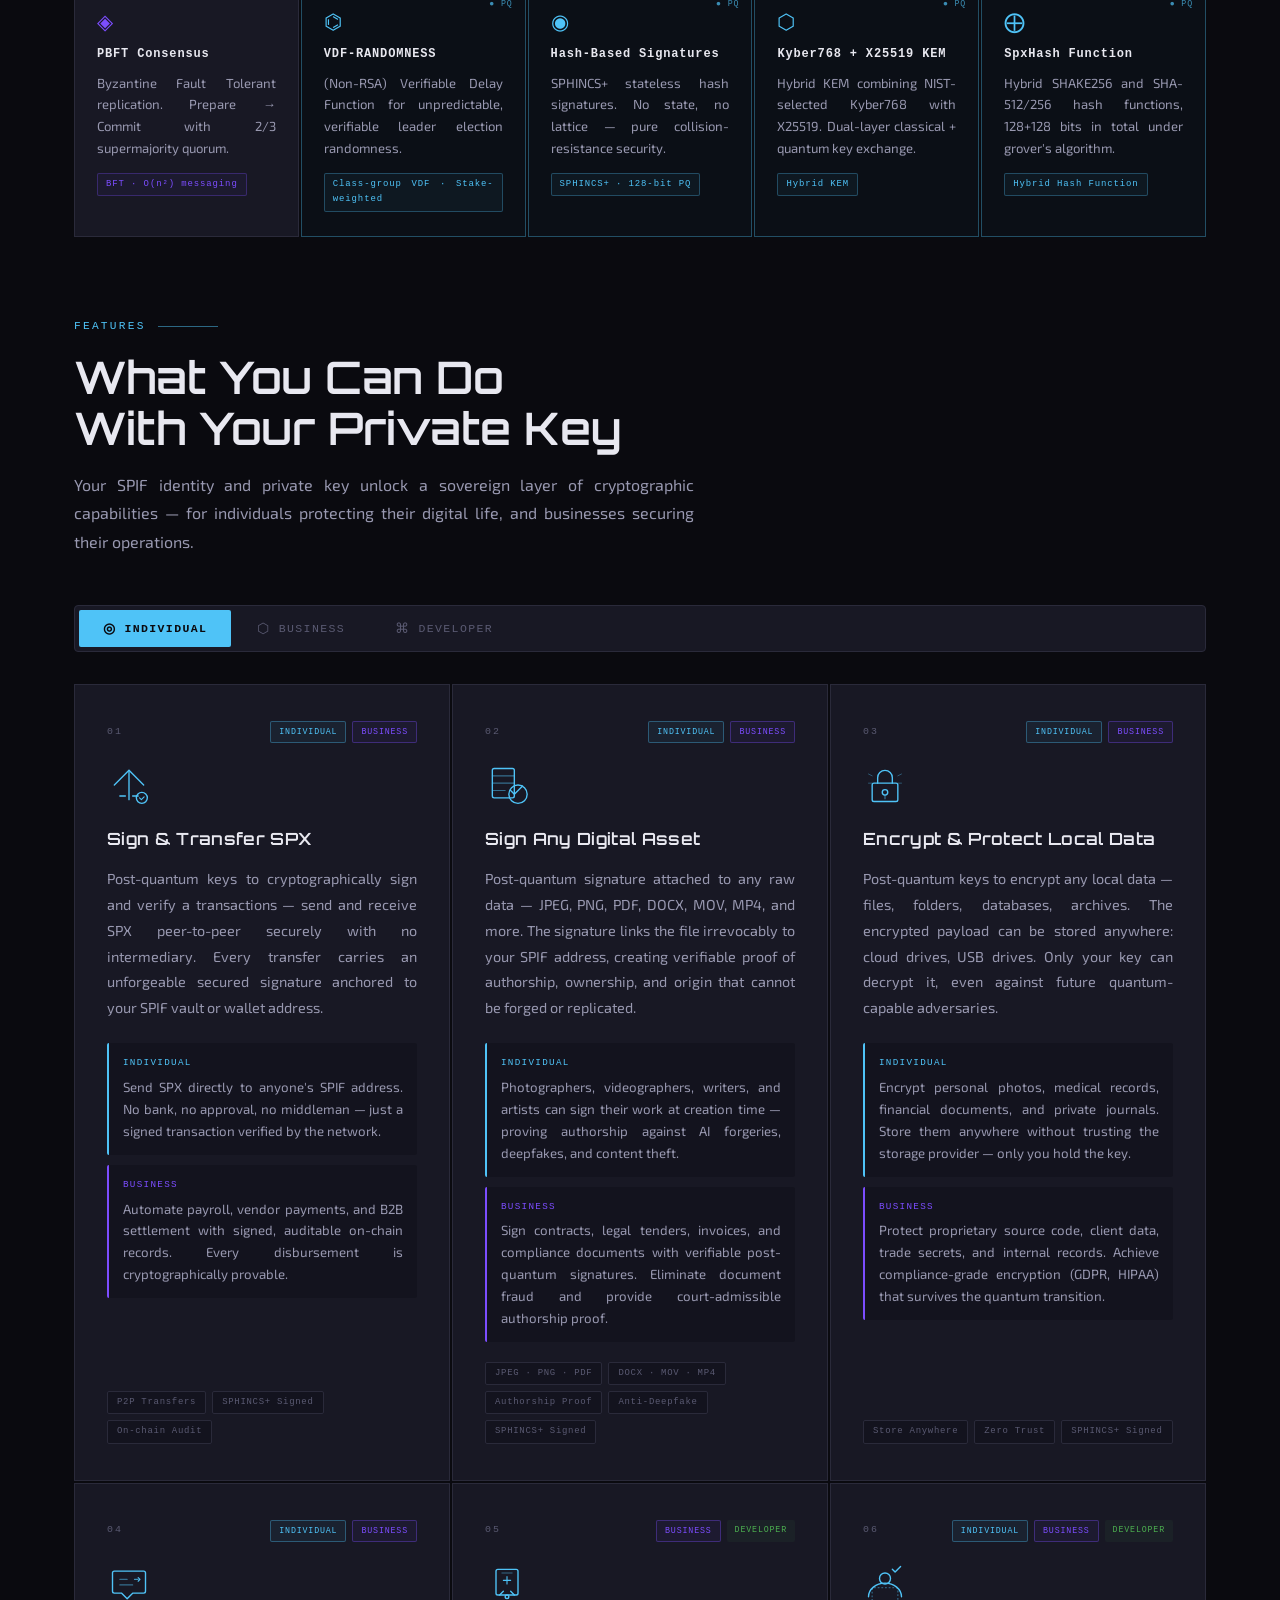
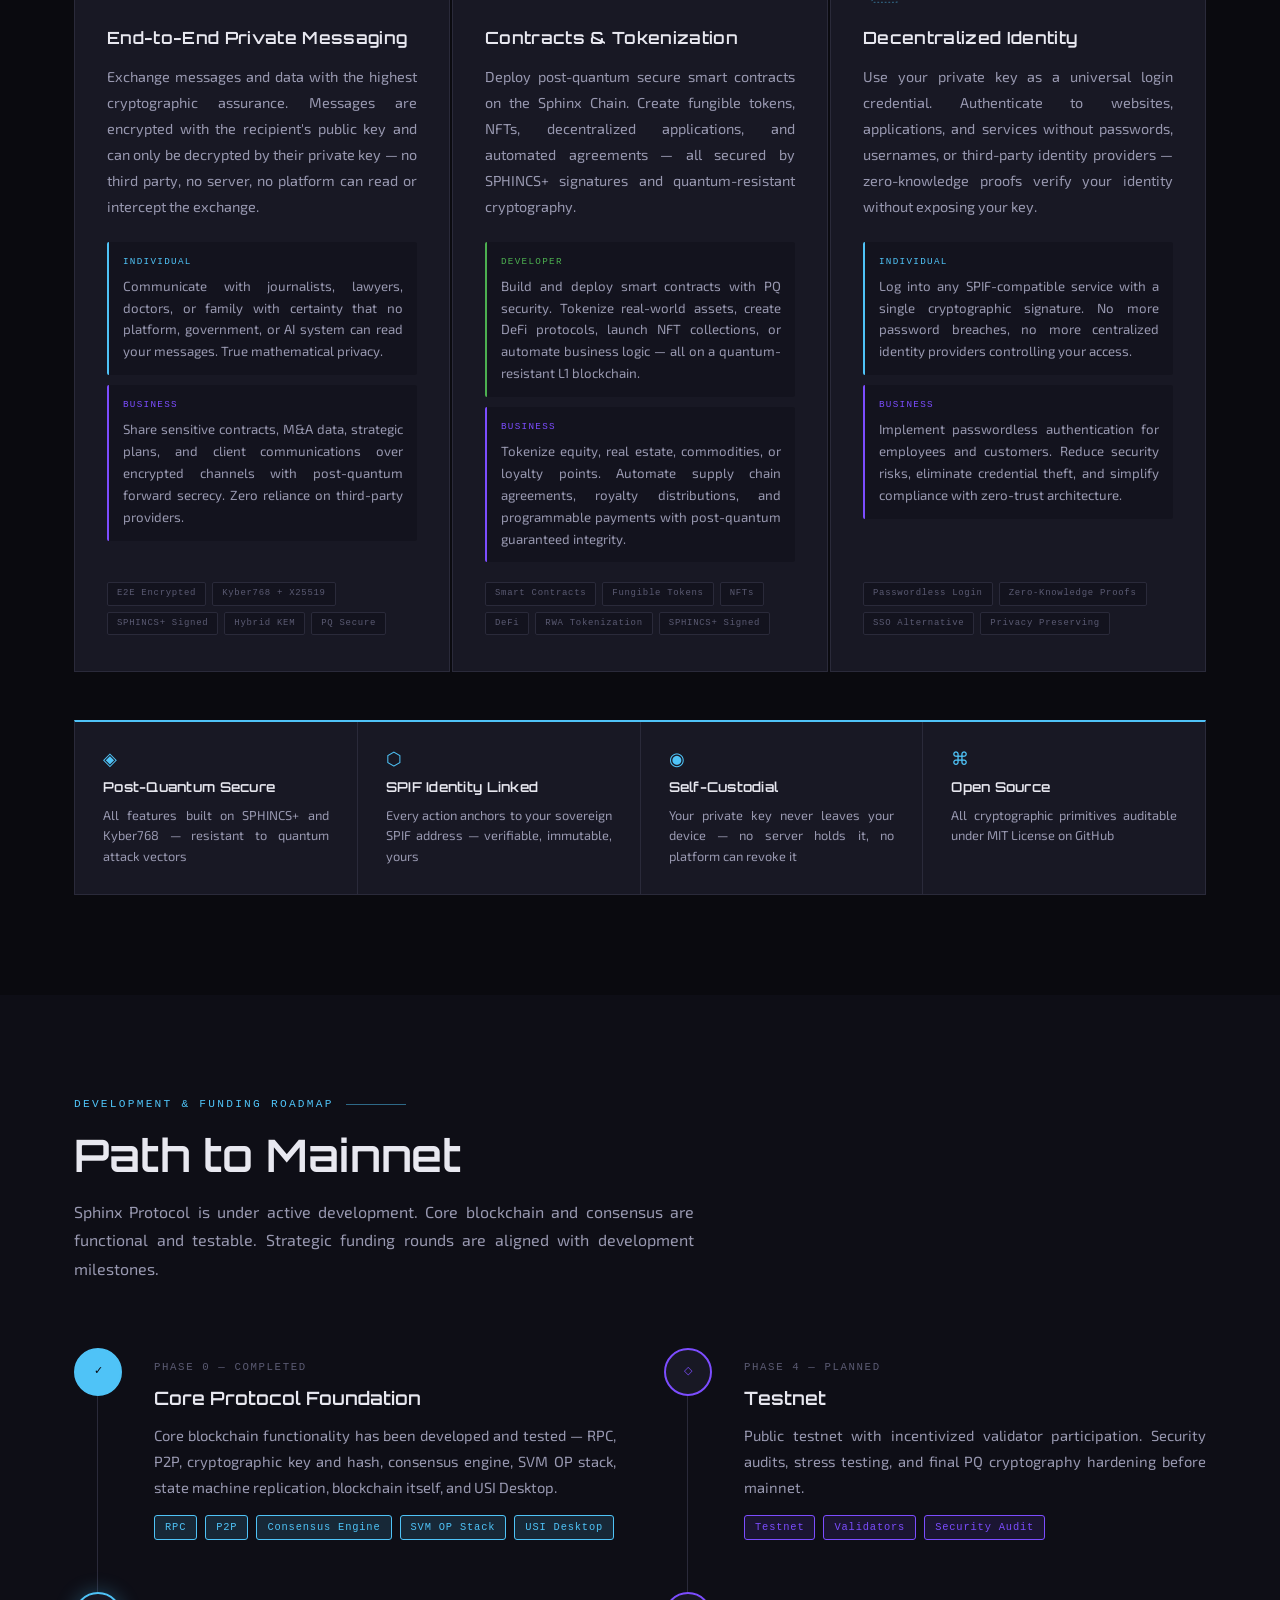
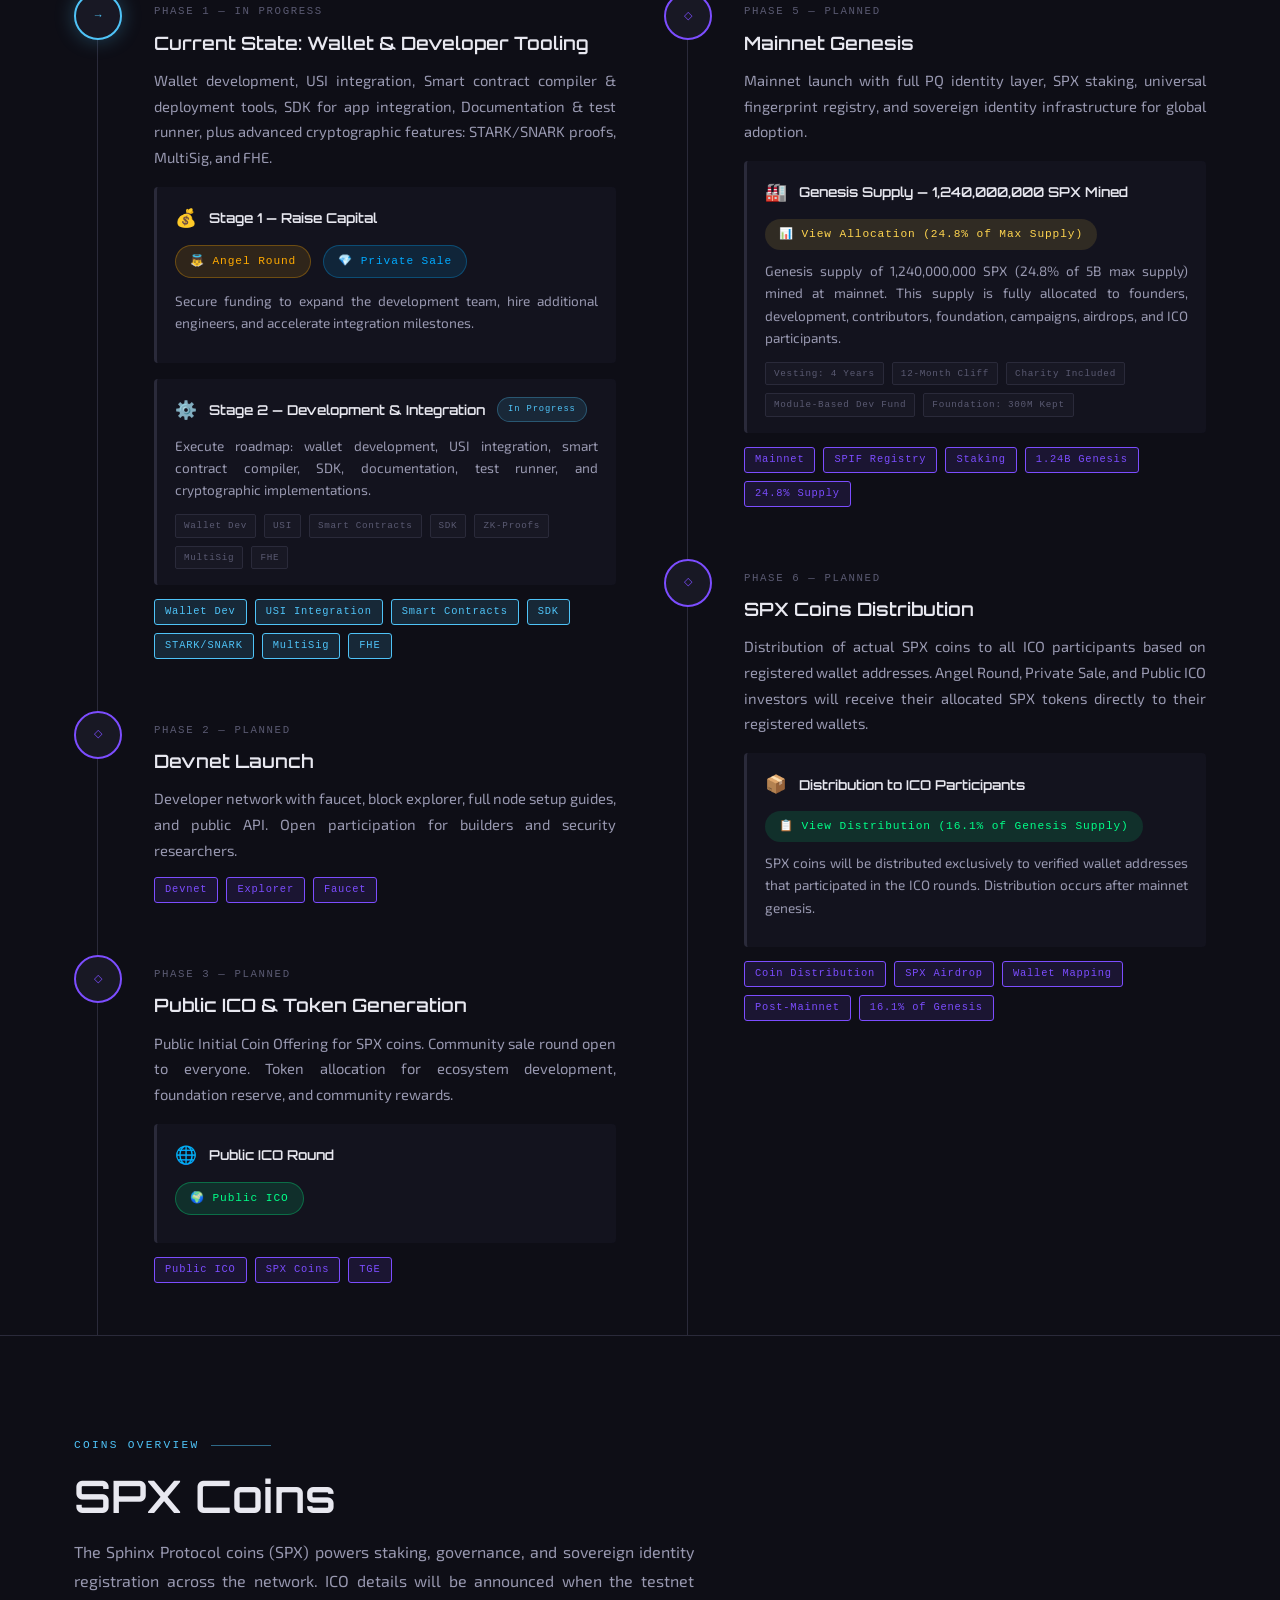
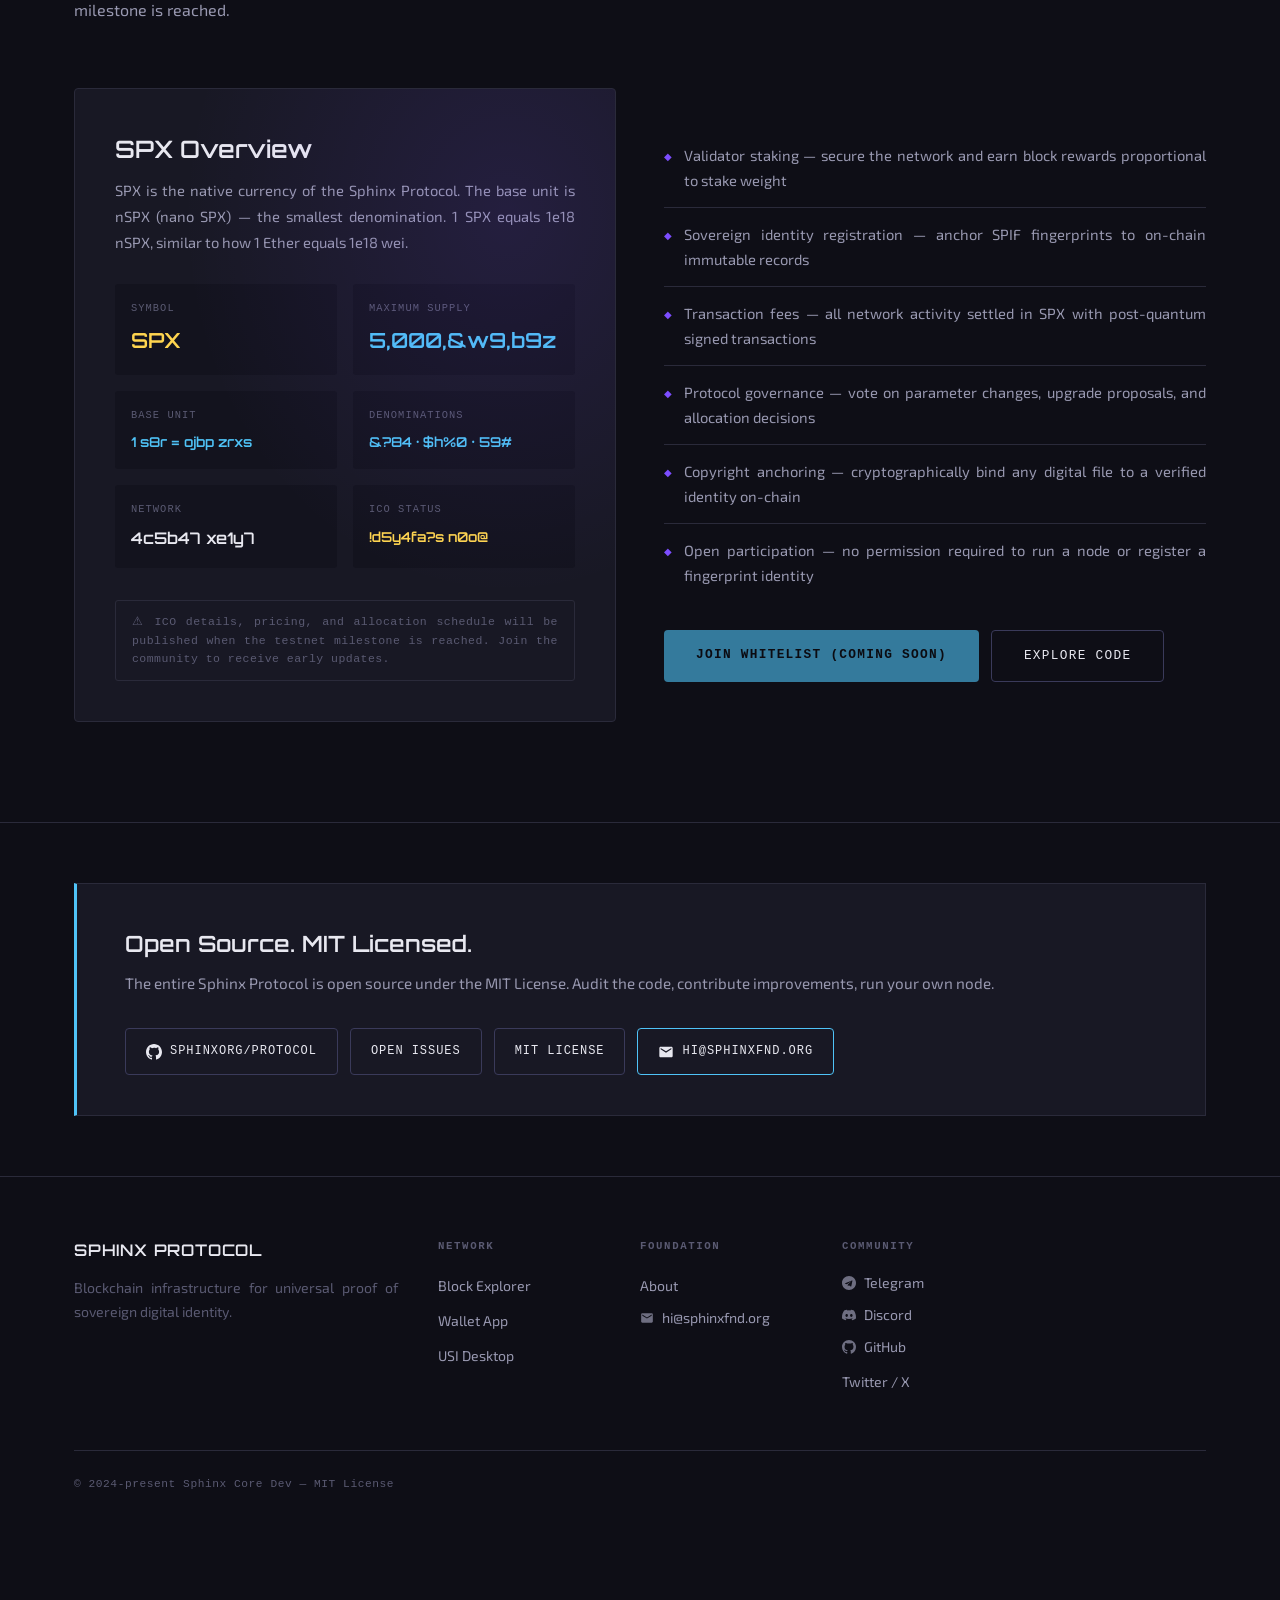
==== commit 9184e893: "updated coins distributions info" ====
--- a/index.html
+++ b/index.html
@@ -1,3 +1,4 @@
+/* // website/index.html */
 <!DOCTYPE html>
 <html lang="en" data-theme="dark">
 <head>
@@ -854,7 +855,7 @@
                 <div class="dropdown-content">
                   <div class="dropdown-section">
                     <span class="dropdown-label">Price per SPX</span>
-                    <span class="dropdown-value highlight">$0.18 USD</span>
+                    <span class="dropdown-value highlight">$0.24 USD</span>
                   </div>
                   <div class="dropdown-section">
                     <span class="dropdown-label">SPX Allocation</span>
@@ -862,7 +863,7 @@
                   </div>
                   <div class="dropdown-section">
                     <span class="dropdown-label">Target Raise</span>
-                    <span class="dropdown-value highlight">$12,600,000 USD</span>
+                    <span class="dropdown-value highlight">$16,800,000 USD</span>
                   </div>
                   <div class="dropdown-section">
                     <span class="dropdown-label">Target Audience</span>
@@ -1044,124 +1045,124 @@
               <p class="stage-desc">Genesis supply of 1,240,000,000 SPX (24.8% of 5B max supply) mined at mainnet. This supply is fully allocated to founders, development, contributors, foundation, campaigns, airdrops, and ICO participants.</p>
               
               <!-- Genesis Supply Dropdown -->
-              <div id="genesis-supply-details" class="funding-dropdown">
-                <div class="dropdown-header">
-                  <span class="dropdown-icon">🏭</span>
-                  <span class="dropdown-title">Genesis Supply — Allocation Details</span>
-                  <button class="dropdown-close">×</button>
+            <div id="genesis-supply-details" class="funding-dropdown">
+              <div class="dropdown-header">
+                <span class="dropdown-icon">🏭</span>
+                <span class="dropdown-title">Genesis Supply — Allocation Details</span>
+                <button class="dropdown-close">×</button>
+              </div>
+              <div class="dropdown-content">
+                <div class="allocation-grid">
+                  <div class="allocation-header">
+                    <span>Allocation</span>
+                    <span>SPX</span>
+                    <span>% of Genesis</span>
+                    <span>% of Max Supply</span>
+                    <span>Sold?</span>
+                  </div>
+                  
+                  <div class="allocation-item">
+                    <span class="alloc-label">Public ICO</span>
+                    <span class="alloc-value">100,000,000</span>
+                    <span class="alloc-percent">8.06%</span>
+                    <span class="alloc-usd">2%</span>
+                    <span class="alloc-terms">✅ 100% Sold</span>
+                  </div>
+                  
+                  <div class="allocation-item">
+                    <span class="alloc-label">Private Sale</span>
+                    <span class="alloc-value">70,000,000</span>
+                    <span class="alloc-percent">5.65%</span>
+                    <span class="alloc-usd">1.4%</span>
+                    <span class="alloc-terms">✅ 100% Sold</span>
+                  </div>
+                  
+                  <div class="allocation-item">
+                    <span class="alloc-label">Angel Round</span>
+                    <span class="alloc-value">30,000,000</span>
+                    <span class="alloc-percent">2.42%</span>
+                    <span class="alloc-usd">0.6%</span>
+                    <span class="alloc-terms">✅ 100% Sold</span>
+                  </div>
+                  
+                  <div class="allocation-item">
+                    <span class="alloc-label">Founder (Lead)</span>
+                    <span class="alloc-value">30,000,000</span>
+                    <span class="alloc-percent">2.42%</span>
+                    <span class="alloc-usd">0.6%</span>
+                    <span class="alloc-terms">✅ 16.7% Sold / 83.3% Kept (Vesting)</span>
+                  </div>
+
+                  <div class="allocation-item">
+                    <span class="alloc-label">Co-founders (4)</span>
+                    <span class="alloc-value">95,000,000</span>
+                    <span class="alloc-percent">7.66%</span>
+                    <span class="alloc-usd">1.9%</span>
+                    <span class="alloc-terms">✅ 10.5% Sold / 89.5% Kept (Vesting)</span>
+                  </div>
+                  
+                  <div class="allocation-item">
+                    <span class="alloc-label">Development Fund</span>
+                    <span class="alloc-value">200,000,000</span>
+                    <span class="alloc-percent">16.13%</span>
+                    <span class="alloc-usd">4%</span>
+                    <span class="alloc-terms">✅ 25% Sold / 75% Kept</span>
+                  </div>
+                  
+                  <div class="allocation-item">
+                    <span class="alloc-label">Contributors</span>
+                    <span class="alloc-value">90,000,000</span>
+                    <span class="alloc-percent">7.26%</span>
+                    <span class="alloc-usd">1.8%</span>
+                    <span class="alloc-terms">✅ 16.7% Sold / 83.3% Kept</span>
+                  </div>
+                  
+                  <div class="allocation-item">
+                    <span class="alloc-label">SPHINX Foundation</span>
+                    <span class="alloc-value">300,000,000</span>
+                    <span class="alloc-percent">24.19%</span>
+                    <span class="alloc-usd">6%</span>
+                    <span class="alloc-terms">❌ 0% Sold (Ecosystem)</span>
+                  </div>
+                  
+                  <div class="allocation-item">
+                    <span class="alloc-label">Campaigns</span>
+                    <span class="alloc-value">35,000,000</span>
+                    <span class="alloc-percent">2.82%</span>
+                    <span class="alloc-usd">0.7%</span>
+                    <span class="alloc-terms">✅ 57% Sold / 43% Kept</span>
+                  </div>
+                  
+                  <div class="allocation-item">
+                    <span class="alloc-label">Community Airdrops</span>
+                    <span class="alloc-value">90,000,000</span>
+                    <span class="alloc-percent">7.26%</span>
+                    <span class="alloc-usd">1.8%</span>
+                    <span class="alloc-terms">❌ 0% Sold (Free)</span>
+                  </div>
+                  
+                  <div class="allocation-item">
+                    <span class="alloc-label">Public ICO Pool</span>
+                    <span class="alloc-value">200,000,000</span>
+                    <span class="alloc-percent">16.13%</span>
+                    <span class="alloc-usd">4%</span>
+                    <span class="alloc-terms">✅ 50% Sold / 50% Kept</span>
+                  </div>
+                  
+                  <div class="allocation-total">
+                    <span>Total Genesis Supply</span>
+                    <span>1,240,000,000 SPX</span>
+                    <span>100%</span>
+                    <span>24.8% of Max Supply</span>
+                    <span>200M Sold / 1.04B Kept</span>
+                  </div>
                 </div>
-                <div class="dropdown-content">
-                  <div class="allocation-grid">
-                    <div class="allocation-header">
-                      <span>Allocation</span>
-                      <span>SPX</span>
-                      <span>% of Genesis</span>
-                      <span>% of Max Supply</span>
-                      <span>Sold?</span>
-                    </div>
-                    
-                    <div class="allocation-item">
-                      <span class="alloc-label">Public ICO</span>
-                      <span class="alloc-value">100,000,000</span>
-                      <span class="alloc-percent">8.06%</span>
-                      <span class="alloc-usd">2%</span>
-                      <span class="alloc-terms">✅ 100% Sold</span>
-                    </div>
-                    
-                    <div class="allocation-item">
-                      <span class="alloc-label">Private Sale</span>
-                      <span class="alloc-value">70,000,000</span>
-                      <span class="alloc-percent">5.65%</span>
-                      <span class="alloc-usd">1.4%</span>
-                      <span class="alloc-terms">✅ 100% Sold</span>
-                    </div>
-                    
-                    <div class="allocation-item">
-                      <span class="alloc-label">Angel Round</span>
-                      <span class="alloc-value">30,000,000</span>
-                      <span class="alloc-percent">2.42%</span>
-                      <span class="alloc-usd">0.6%</span>
-                      <span class="alloc-terms">✅ 100% Sold</span>
-                    </div>
-                    
-                    <div class="allocation-item">
-                      <span class="alloc-label">Founder (Lead)</span>
-                      <span class="alloc-value">30,000,000</span>
-                      <span class="alloc-percent">2.42%</span>
-                      <span class="alloc-usd">0.6%</span>
-                      <span class="alloc-terms">❌ 0% Sold (Vesting)</span>
-                    </div>
-
-                    <div class="allocation-item">
-                      <span class="alloc-label">Co-founders (4)</span>
-                      <span class="alloc-value">95,000,000</span>
-                      <span class="alloc-percent">7.66%</span>
-                      <span class="alloc-usd">1.9%</span>
-                      <span class="alloc-terms">❌ 0% Sold (Vesting)</span>
-                    </div>
-                    
-                    <div class="allocation-item">
-                      <span class="alloc-label">Development Fund</span>
-                      <span class="alloc-value">200,000,000</span>
-                      <span class="alloc-percent">16.13%</span>
-                      <span class="alloc-usd">4%</span>
-                      <span class="alloc-terms">✅ 25% Sold / 75% Kept</span>
-                    </div>
-                    
-                    <div class="allocation-item">
-                      <span class="alloc-label">Contributors</span>
-                      <span class="alloc-value">90,000,000</span>
-                      <span class="alloc-percent">7.26%</span>
-                      <span class="alloc-usd">1.8%</span>
-                      <span class="alloc-terms">✅ 16.7% Sold / 83.3% Kept</span>
-                    </div>
-                    
-                    <div class="allocation-item">
-                      <span class="alloc-label">SPHINX Foundation</span>
-                      <span class="alloc-value">300,000,000</span>
-                      <span class="alloc-percent">24.19%</span>
-                      <span class="alloc-usd">6%</span>
-                      <span class="alloc-terms">❌ 0% Sold (Ecosystem)</span>
-                    </div>
-                    
-                    <div class="allocation-item">
-                      <span class="alloc-label">Campaigns</span>
-                      <span class="alloc-value">35,000,000</span>
-                      <span class="alloc-percent">2.82%</span>
-                      <span class="alloc-usd">0.7%</span>
-                      <span class="alloc-terms">✅ 57% Sold / 43% Kept</span>
-                    </div>
-                    
-                    <div class="allocation-item">
-                      <span class="alloc-label">Community Airdrops</span>
-                      <span class="alloc-value">90,000,000</span>
-                      <span class="alloc-percent">7.26%</span>
-                      <span class="alloc-usd">1.8%</span>
-                      <span class="alloc-terms">❌ 0% Sold (Free)</span>
-                    </div>
-                    
-                    <div class="allocation-item">
-                      <span class="alloc-label">Public ICO Pool</span>
-                      <span class="alloc-value">200,000,000</span>
-                      <span class="alloc-percent">16.13%</span>
-                      <span class="alloc-usd">4%</span>
-                      <span class="alloc-terms">✅ 50% Sold / 50% Kept</span>
-                    </div>
-                    
-                    <div class="allocation-total">
-                      <span>Total Genesis Supply</span>
-                      <span>1,240,000,000 SPX</span>
-                      <span>100%</span>
-                      <span>24.8% of Max Supply</span>
-                      <span>200M Sold / 1.04B Kept</span>
-                    </div>
-                  </div>
-                  
-                  <p class="stage-desc" style="margin-top: 12px; font-size: 0.75rem; color: var(--text3);">
-                    <strong>Note:</strong> The remaining 75.2% (3,760,000,000 SPX) will be mined progressively through network participation, staking rewards, and ecosystem incentives over 10+ years with a halving-like mechanism every 2 years.
-                  </p>
-                </div>
+                
+                <p class="stage-desc" style="margin-top: 12px; font-size: 0.75rem; color: var(--text3);">
+                  <strong>Note:</strong> The remaining 75.2% (3,760,000,000 SPX) will be mined progressively through network participation, staking rewards, and ecosystem incentives over 10+ years with a halving-like mechanism every 2 years.
+                </p>
               </div>
+            </div>
               
               <div class="stage-details">
                 <span class="stage-detail">Vesting: 4 Years</span>
@@ -1367,8 +1368,6 @@
   </div>
 </section>
 
-
-
 <!-- ──────────────────────────────────────── GITHUB CTA -->
 <section class="section-sm">
   <div class="container reveal">
--- a/css/styles.css
+++ b/css/styles.css
@@ -1,3 +1,4 @@
+/* // website/css/styles.css */
 /* ─── CSS VARIABLES ─────────────────────────────────────── */
     :root {
       --bg:            #0a0a0f;
@@ -105,11 +106,33 @@
       border-radius: 4px; transition: all 0.2s;
     }
     .nav-links a:hover { color: var(--accent); background: var(--glow); }
+    /* GitHub stays BLUE */
     .nav-links .btn-nav {
-      color: var(--accent); border: 1px solid var(--accent);
-      padding: 6px 16px; border-radius: 4px;
-    }
-    .nav-links .btn-nav:hover { background: var(--accent); color: var(--bg); }
+      color: var(--accent);
+      border: 1px solid var(--accent);
+    }
+
+    .nav-links .btn-nav:hover {
+      background: var(--accent);
+      color: var(--bg);
+    }
+
+    /* Foundation becomes YELLOW */
+    .nav-links .btn-foundation {
+      color: var(--gold) !important;
+      border: 1px solid var(--gold) !important;
+    }
+
+    .nav-links .btn-foundation:hover {
+      background: var(--gold) !important;
+      color: var(--bg) !important;
+    }
+
+    /* Same for mobile menu */
+    .mobile-menu .btn-foundation {
+      color: var(--gold) !important;
+      border: 1px solid var(--gold) !important;
+    }
     .nav-right { display: flex; align-items: center; gap: 12px; }
     .theme-toggle {
       background: none; border: 1px solid var(--border);
@@ -123,6 +146,8 @@
       display: none; background: none; border: 1px solid var(--border);
       color: var(--text2); padding: 8px; border-radius: 4px; cursor: pointer;
     }
+
+    
 
     /* ─── HERO ──────────────────────────────────────────────── */
     .hero {
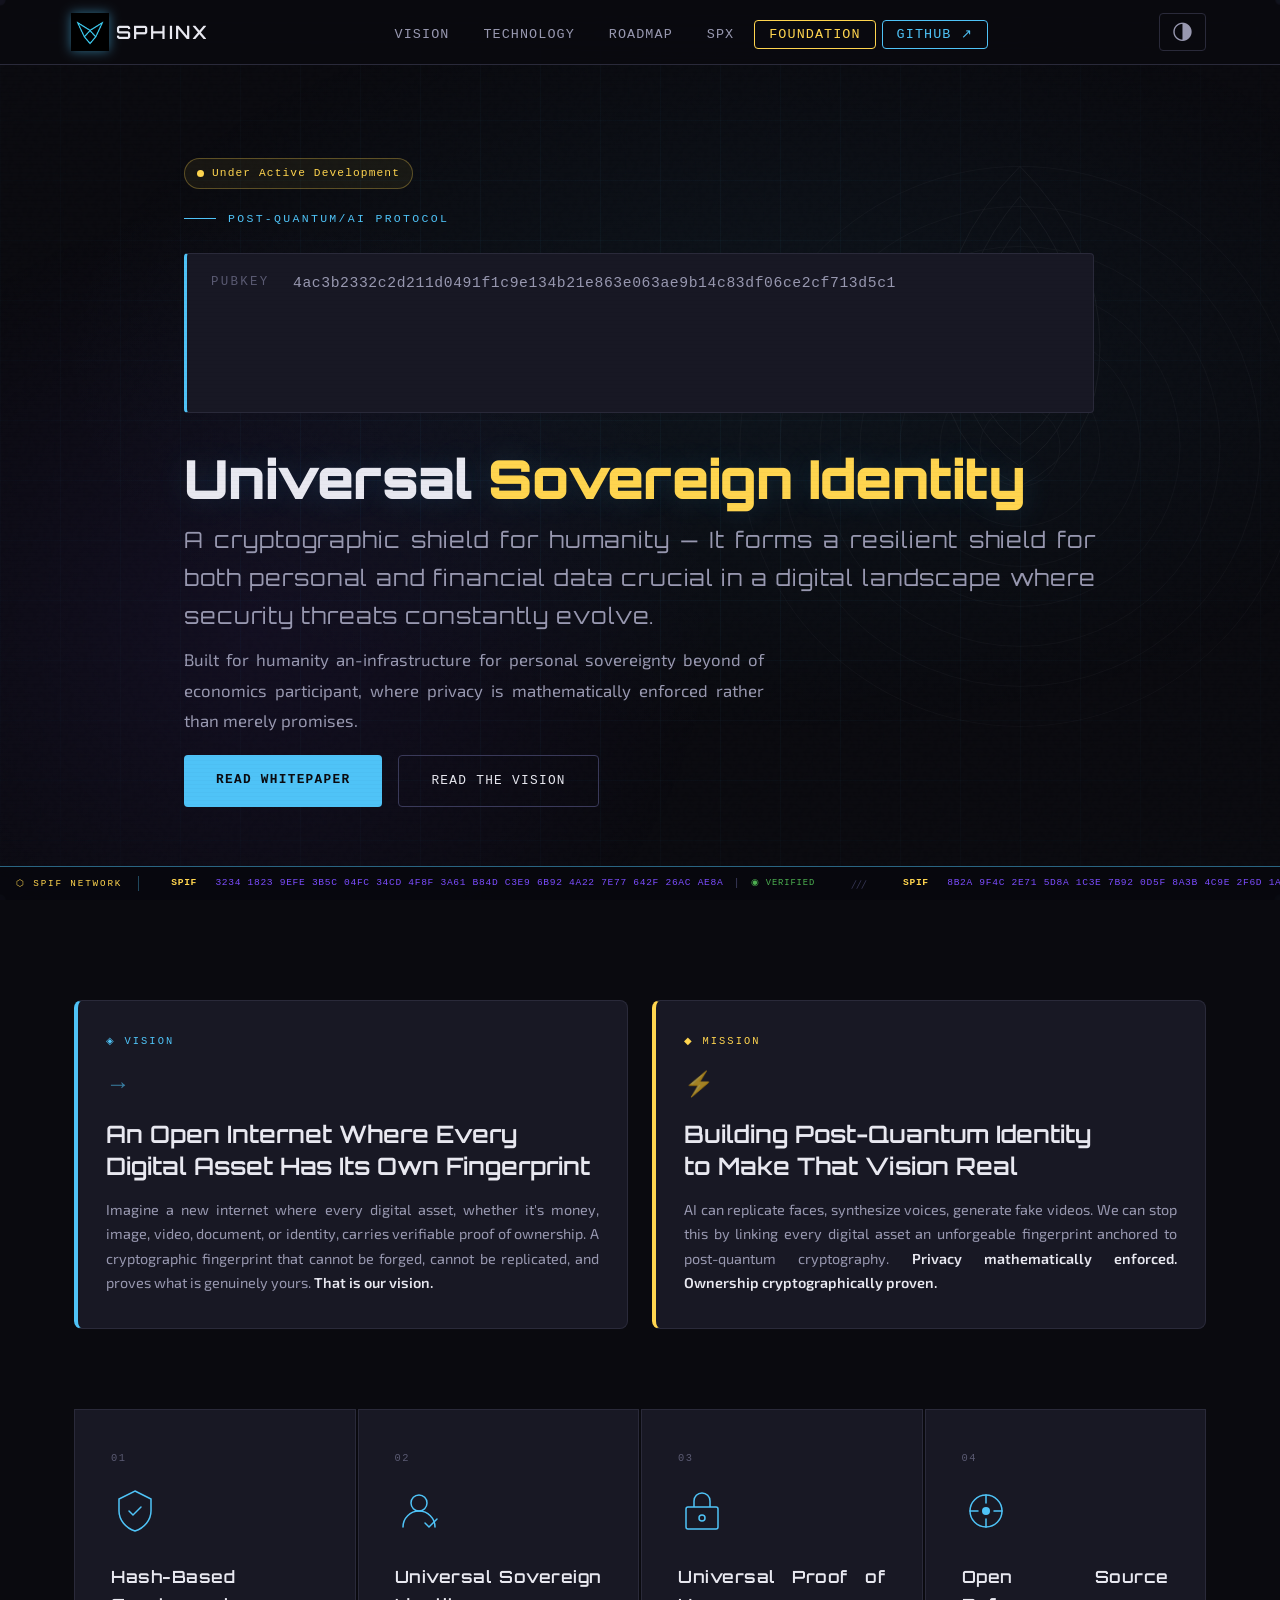
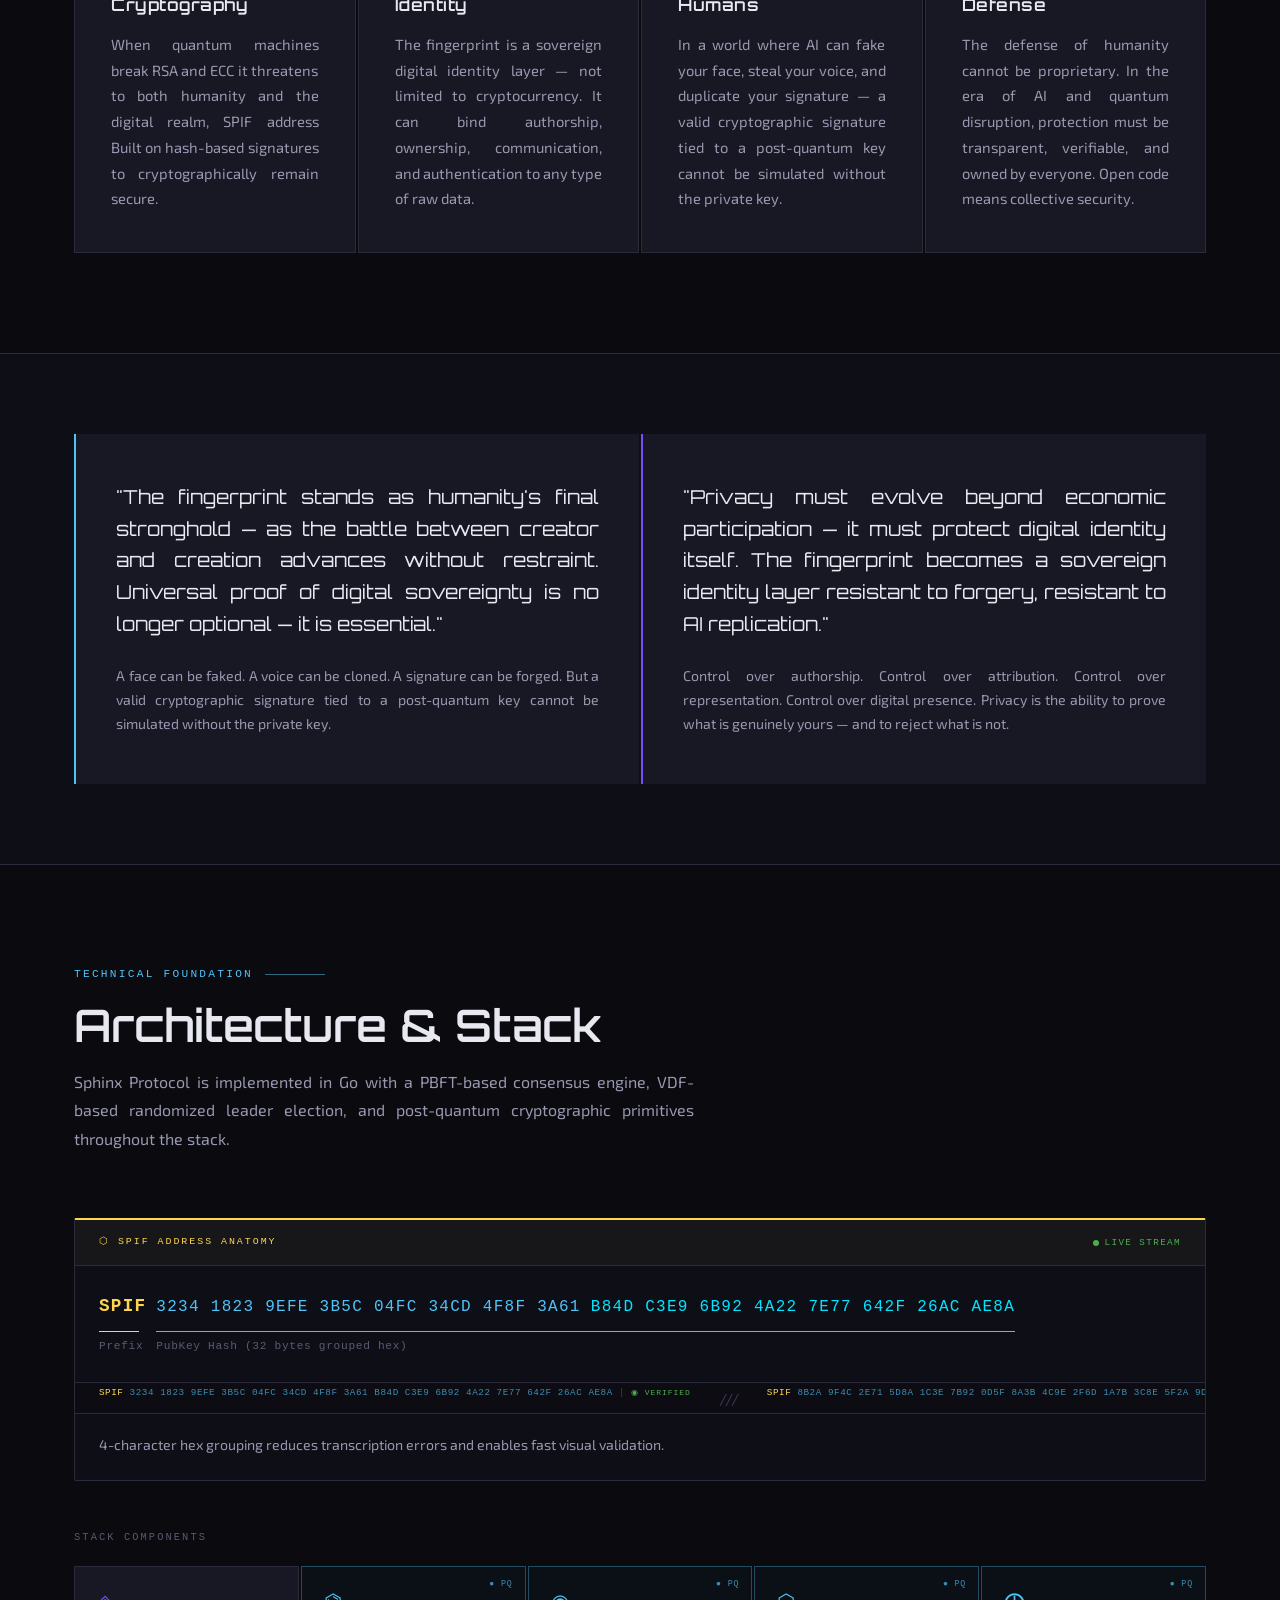
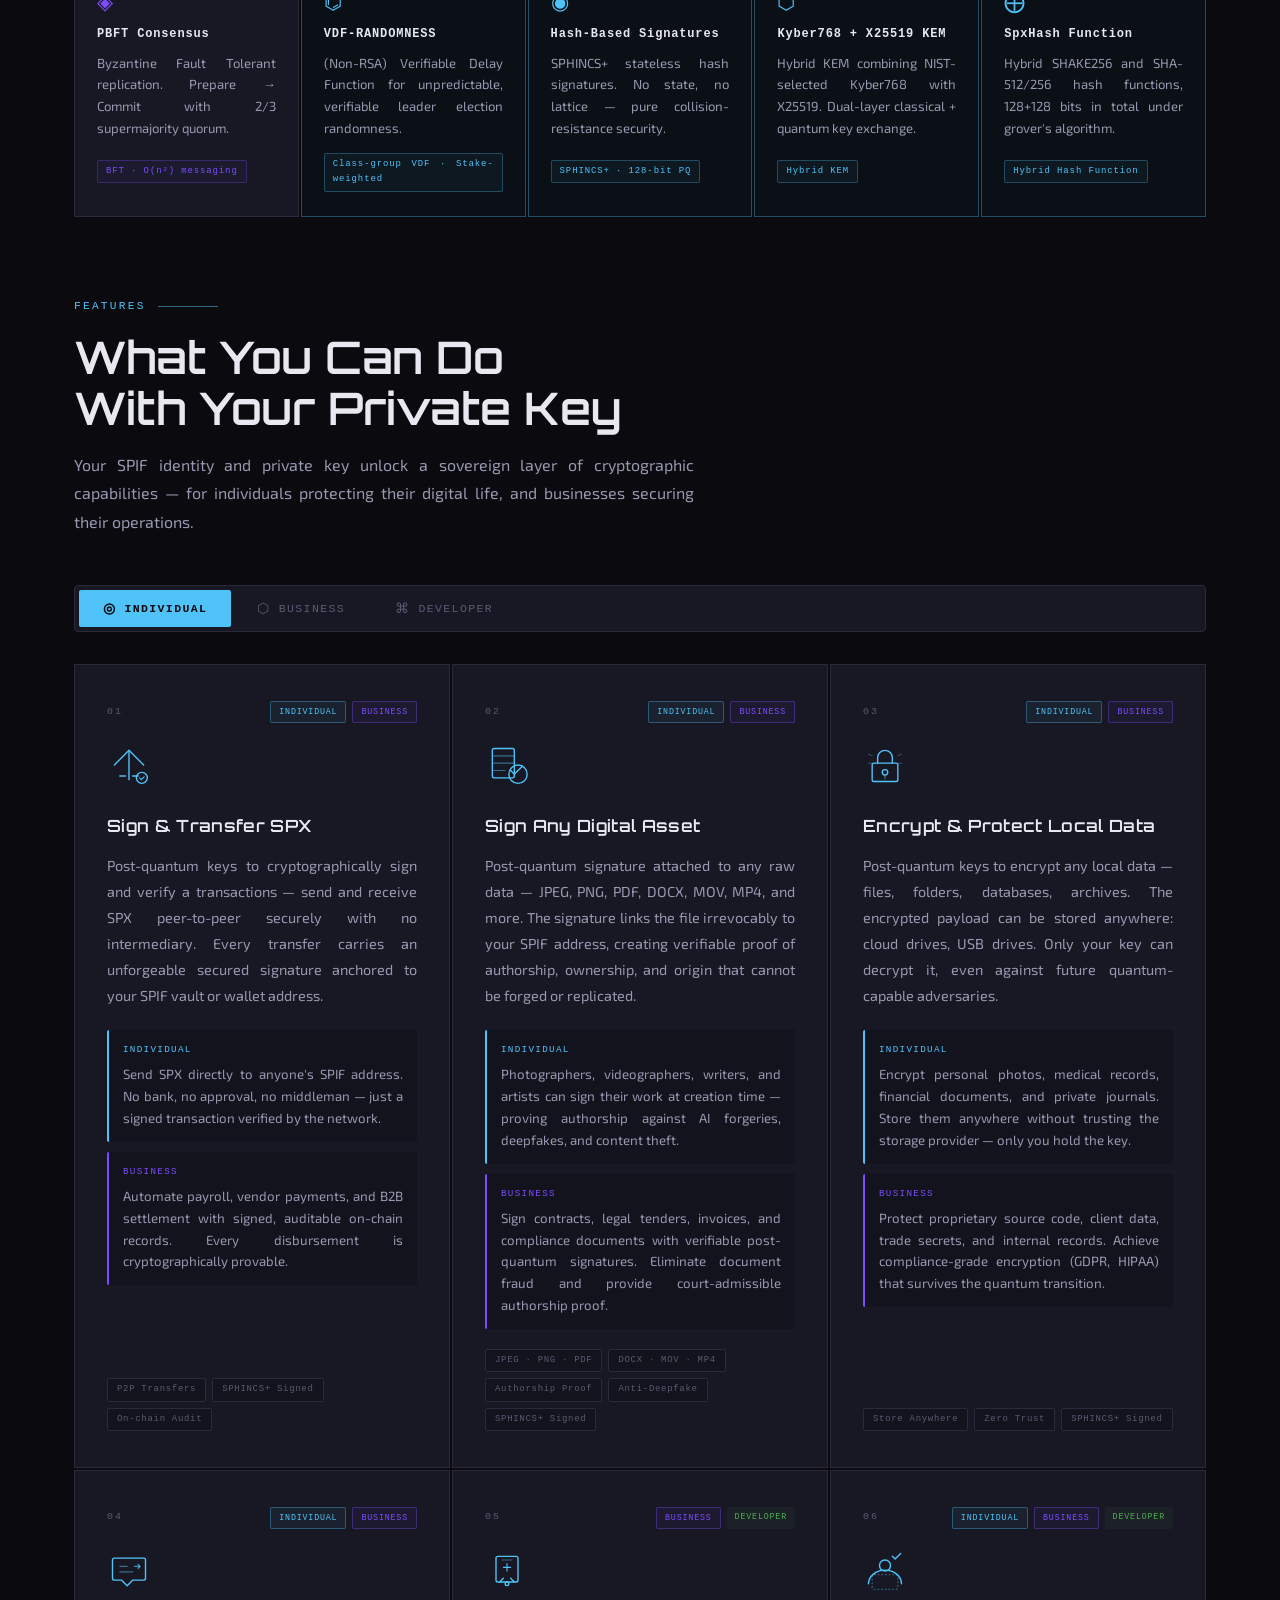
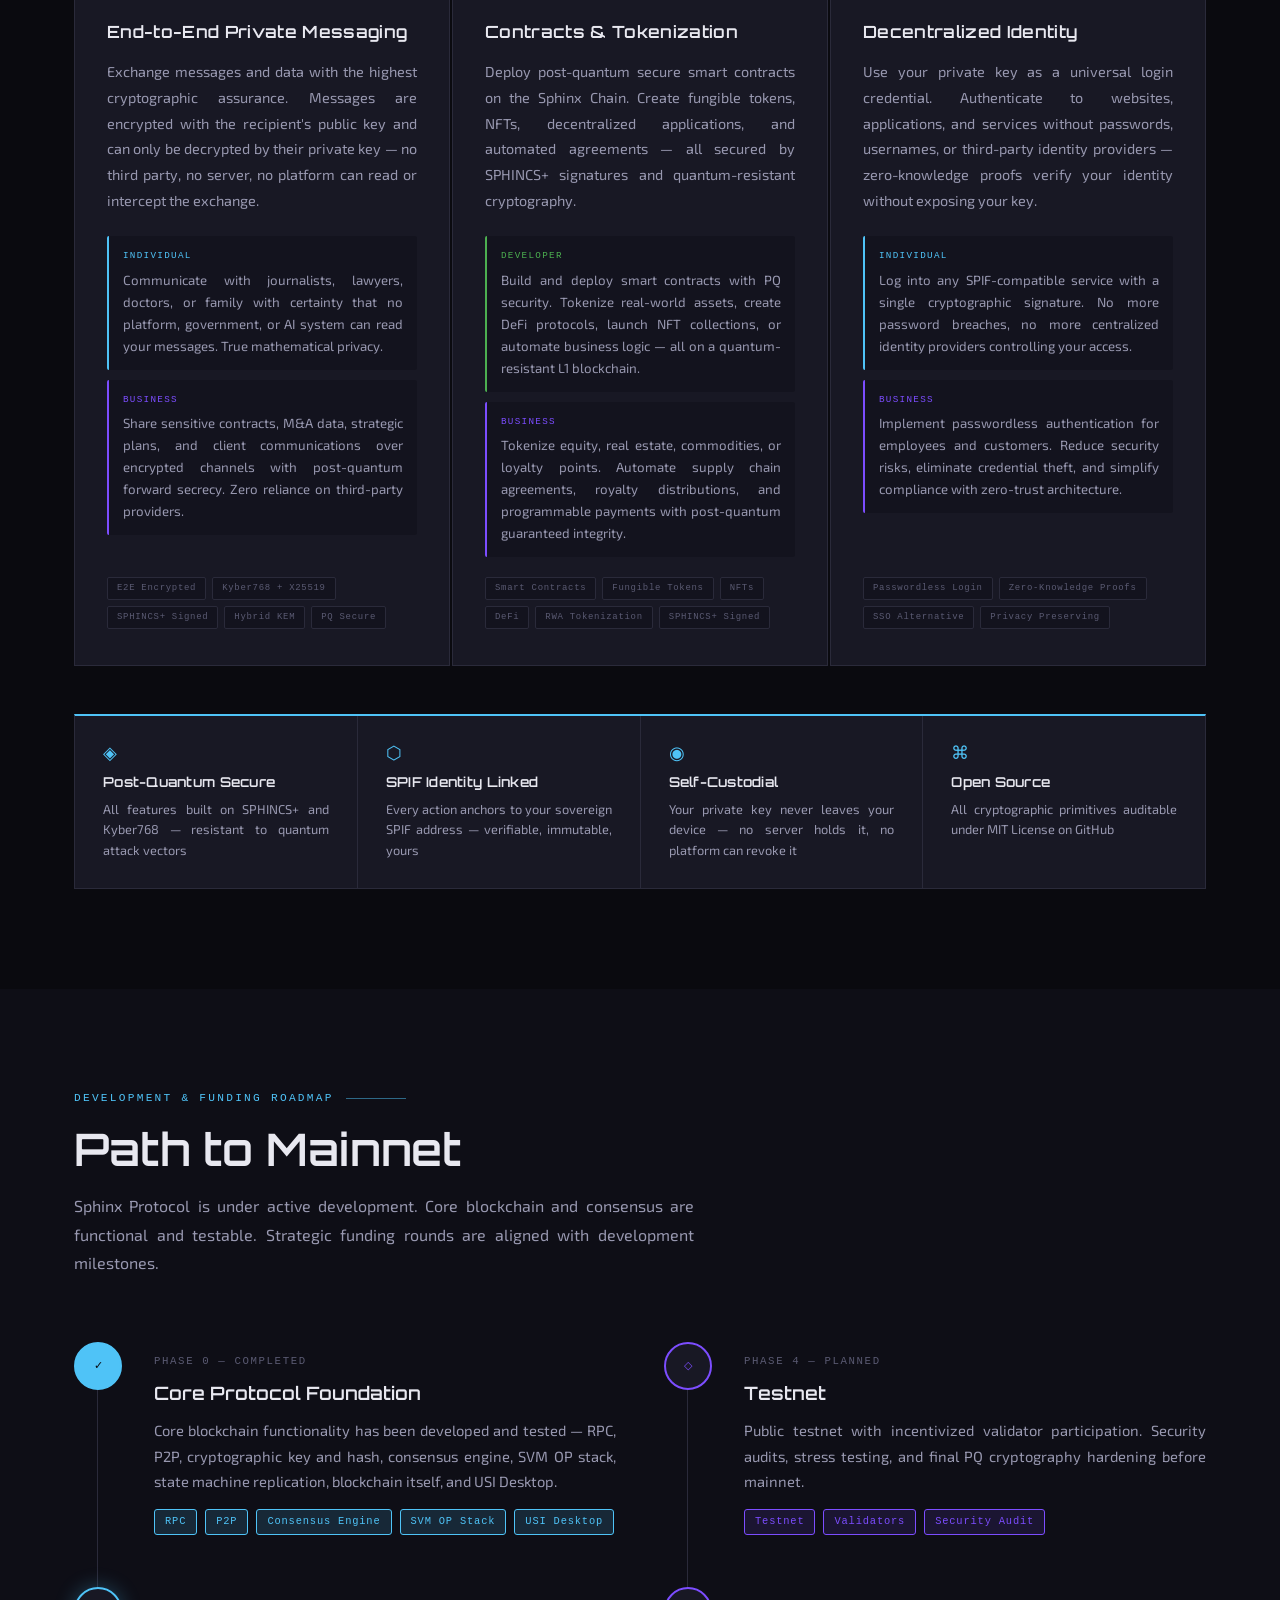
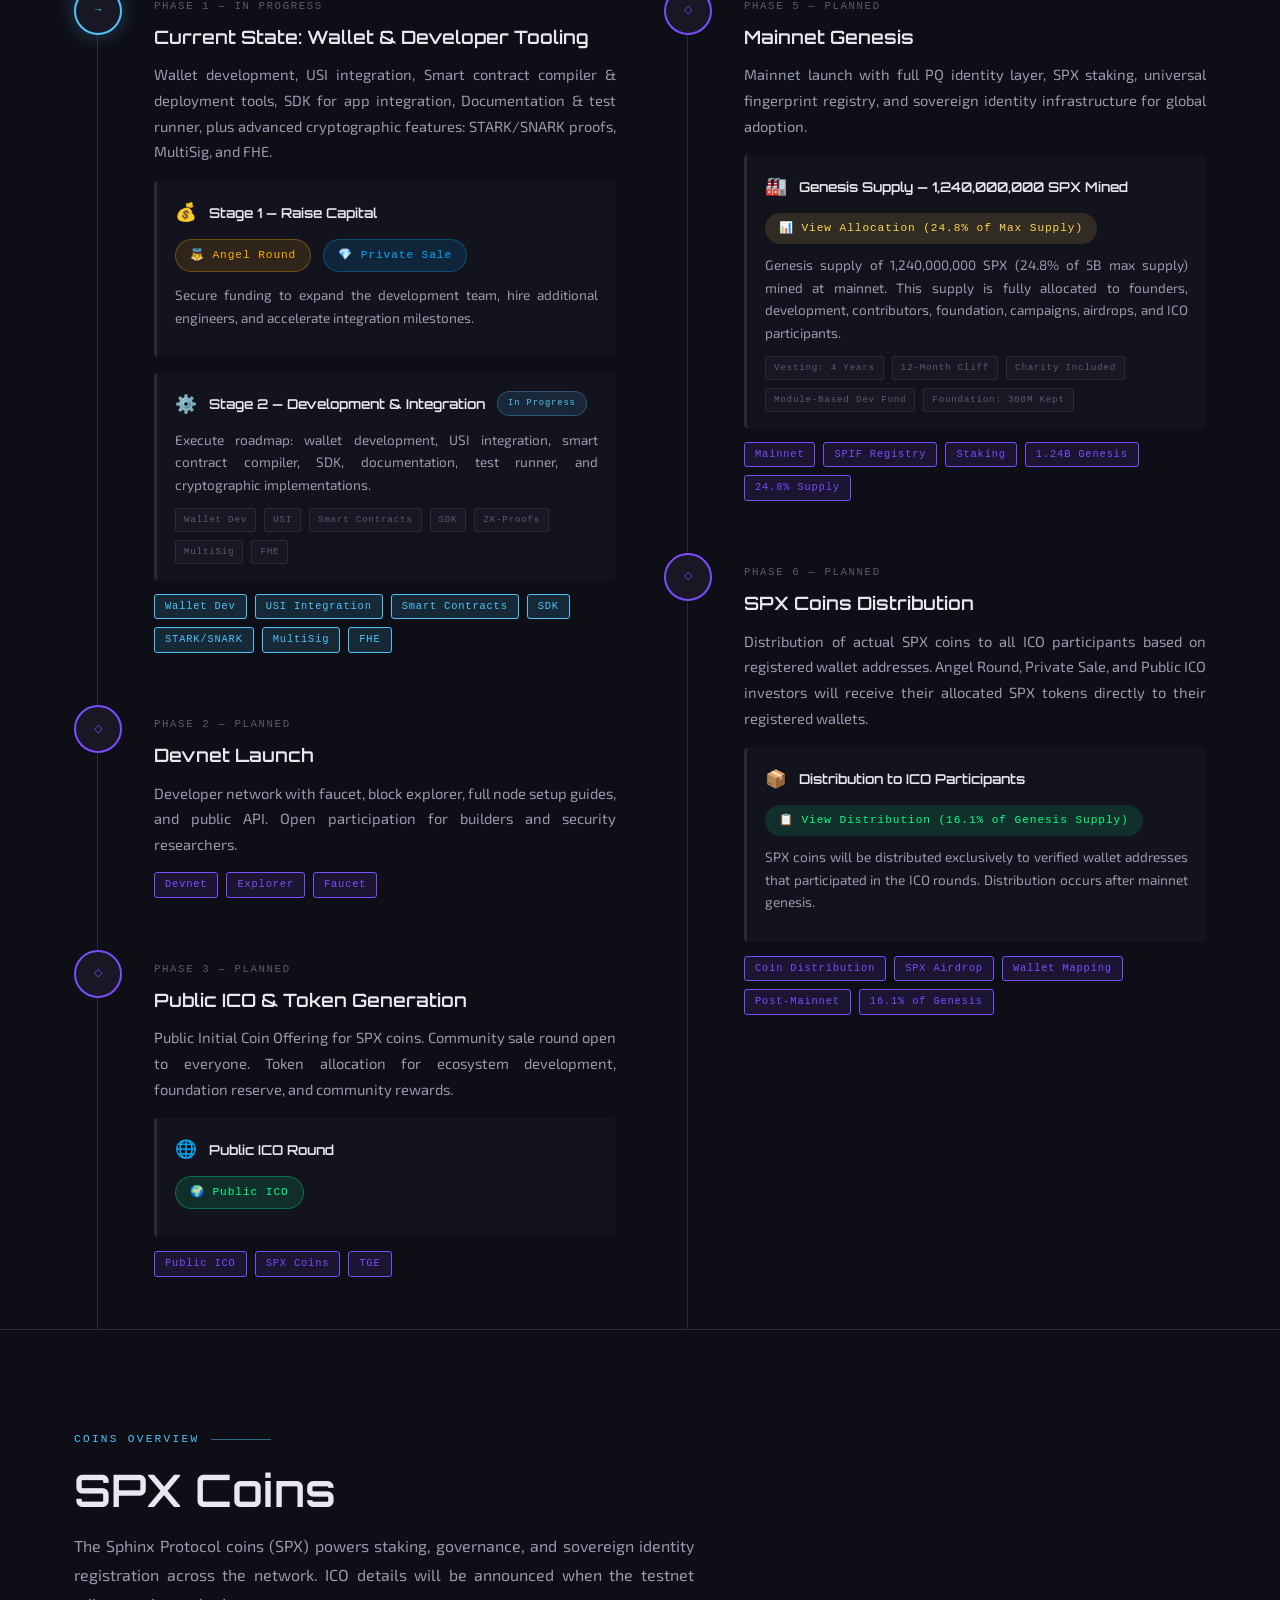
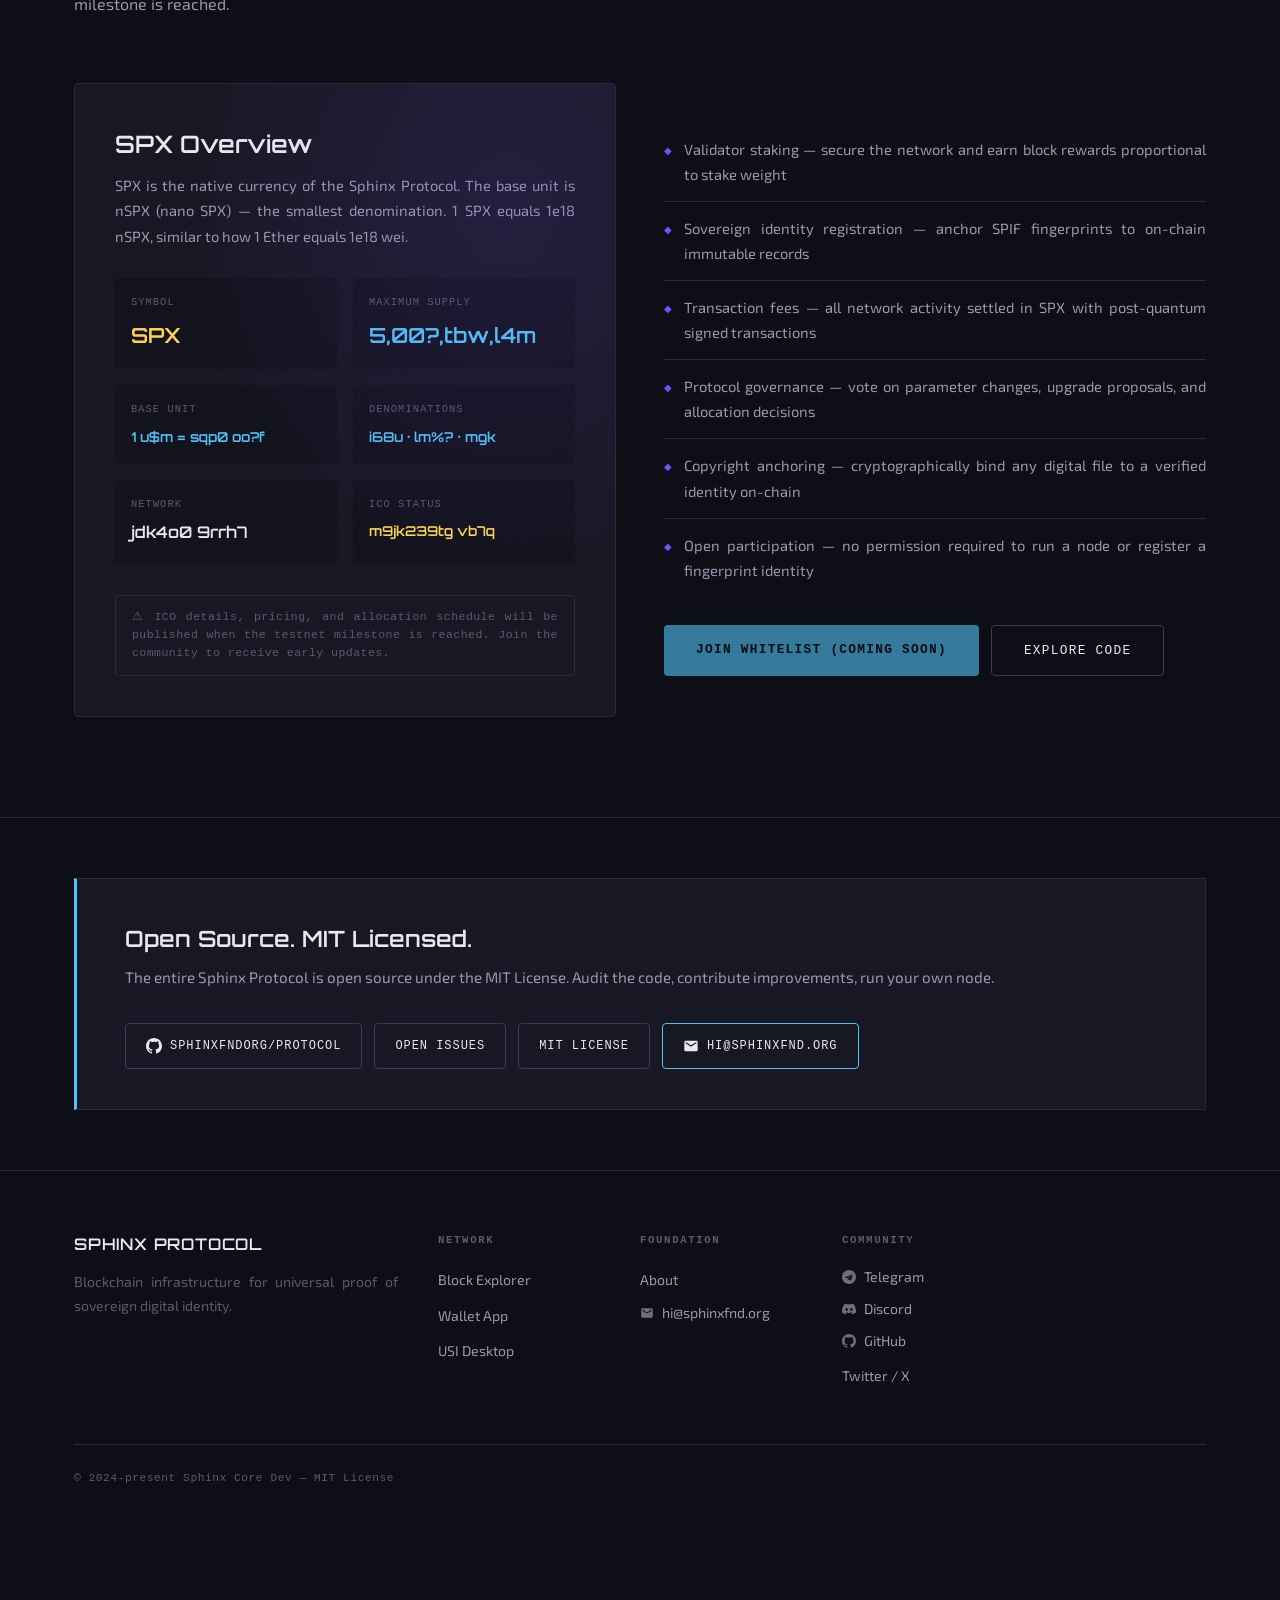
==== commit f08dd3dc: "add whitepaper" ====
--- a/index.html
+++ b/index.html
@@ -1,4 +1,3 @@
-/* // website/index.html */
 <!DOCTYPE html>
 <html lang="en" data-theme="dark">
 <head>
@@ -71,7 +70,7 @@
     "url": "https://sphinxfnd.org/",
     "logo": "https://sphinxfnd.org/images/sphinx-logo.png",
     "sameAs": [
-      "https://github.com/sphinxorg/",
+      "https://github.com/sphinxfndorg/",
       "https://x.com/sphinxfnd",
       "https://t.me/sphinxprotocol",
       "https://discord.gg/sphinxprotocol"
@@ -189,7 +188,7 @@
       <li><a href="#roadmap">Roadmap</a></li>
       <li><a href="#ico">SPX</a></li>
       <li><a href="https://foundation.sphinxfnd.org" target="_blank" class="btn-nav btn-foundation">Foundation</a></li>
-      <li><a href="https://github.com/sphinxorg/" target="_blank" class="btn-nav">GitHub ↗</a></li>
+      <li><a href="https://github.com/sphinxfndorg/" target="_blank" class="btn-nav">GitHub ↗</a></li>
     </ul>
     <div class="nav-right">
       <button class="theme-toggle" id="themeToggle" title="Toggle theme">◑</button>
@@ -207,7 +206,7 @@
       <a href="#roadmap">Roadmap</a>
       <a href="#ico">ICO</a>
       <a href="https://foundation.sphinxfnd.org" target="_blank" class="btn-nav">Foundation</a>
-      <a href="https://github.com/sphinxorg/" target="_blank" class="btn-nav">GitHub ↗</a>
+      <a href="https://github.com/sphinxfndorg/" target="_blank" class="btn-nav">GitHub ↗</a>
     </div>
     <div class="mobile-menu" id="mobileMenu">
       <a href="#vision">Vision</a>
@@ -215,7 +214,7 @@
       <a href="#roadmap">Roadmap</a>
       <a href="#ico">ICO</a>
       <a href="https://foundation.sphinxfnd.org" target="_blank">Foundation</a>
-      <a href="https://github.com/sphinxorg/" target="_blank">GitHub ↗</a>
+      <a href="https://github.com/sphinxfndorg/" target="_blank">GitHub ↗</a>
     </div>
 </nav>
 
@@ -256,7 +255,7 @@
       </p>
 
       <div class="hero-ctas">
-        <a href="https://github.com/sphinxorg/" target="_blank" class="btn-primary">Explore the Protocol</a>
+        <a href="https://whitepaper.sphinxfnd.org" target="_blank" rel="noopener" class="btn-primary">Read Whitepaper</a>
         <a href="#vision" class="btn-secondary">Read the Vision</a>
       </div>
     </div>
@@ -798,7 +797,7 @@
               </div>
               <p class="stage-desc">Secure funding to expand the development team, hire additional engineers, and accelerate integration milestones.</p>
               
-              <!-- Angel Round Dropdown -->
+              <!-- Angel Round Dropdown - PRICE & TARGET RAISE HIDDEN -->
               <div id="angel-round-details" class="funding-dropdown">
                 <div class="dropdown-header">
                   <span class="dropdown-icon">👼</span>
@@ -808,16 +807,15 @@
                 <div class="dropdown-content">
                   <div class="dropdown-section">
                     <span class="dropdown-label">Price per SPX</span>
-                    <span class="dropdown-value highlight">$0.06 USD</span>
+                    <span class="dropdown-value" style="color: var(--text3); font-style: italic;">
+                      <a href="mailto:hi@sphinxfnd.org?subject=Angel%20Round%20Price%20Request" style="color: var(--text3); text-decoration: underline;">Request via email</a>
+                    </span>
                   </div>
                   <div class="dropdown-section">
                     <span class="dropdown-label">SPX Allocation</span>
                     <span class="dropdown-value highlight">30,000,000 SPX</span>
                   </div>
-                  <div class="dropdown-section">
-                    <span class="dropdown-label">Target Raise</span>
-                    <span class="dropdown-value highlight">$1,800,000 USD</span>
-                  </div>
+                  <!-- TARGET RAISE REMOVED - HIDDEN -->
                   <div class="dropdown-section">
                     <span class="dropdown-label">Target Audience</span>
                     <span class="dropdown-value">Early-stage investors, crypto angels, family offices</span>
@@ -839,13 +837,13 @@
                     <span class="dropdown-value">$25,000 USD</span>
                   </div>
                   <div class="dropdown-actions">
-                    <a href="#" class="dropdown-btn">Request Access</a>
+                    <a href="mailto:hi@sphinxfnd.org?subject=Angel%20Round%20Request" class="dropdown-btn">Request Access</a>
                     <a href="#" class="dropdown-btn secondary view-terms-btn" data-round="Angel Round">View Terms</a>
                   </div>
                 </div>
               </div>
 
-              <!-- Private Sale Dropdown -->
+              <!-- Private Sale Dropdown - PRICE & TARGET RAISE HIDDEN -->
               <div id="private-sale-details" class="funding-dropdown">
                 <div class="dropdown-header">
                   <span class="dropdown-icon">💎</span>
@@ -855,16 +853,15 @@
                 <div class="dropdown-content">
                   <div class="dropdown-section">
                     <span class="dropdown-label">Price per SPX</span>
-                    <span class="dropdown-value highlight">$0.24 USD</span>
+                    <span class="dropdown-value" style="color: var(--text3); font-style: italic;">
+                      <a href="mailto:hi@sphinxfnd.org?subject=Private%20Sale%20Price%20Request" style="color: var(--text3); text-decoration: underline;">Request via email</a>
+                    </span>
                   </div>
                   <div class="dropdown-section">
                     <span class="dropdown-label">SPX Allocation</span>
                     <span class="dropdown-value highlight">70,000,000 SPX</span>
                   </div>
-                  <div class="dropdown-section">
-                    <span class="dropdown-label">Target Raise</span>
-                    <span class="dropdown-value highlight">$16,800,000 USD</span>
-                  </div>
+                  <!-- TARGET RAISE REMOVED - HIDDEN -->
                   <div class="dropdown-section">
                     <span class="dropdown-label">Target Audience</span>
                     <span class="dropdown-value">Strategic partners, VC funds, institutional investors</span>
@@ -886,7 +883,7 @@
                     <span class="dropdown-value">$100,000 USD</span>
                   </div>
                   <div class="dropdown-actions">
-                    <a href="#" class="dropdown-btn">Request Access</a>
+                    <a href="mailto:hi@sphinxfnd.org?subject=Private%20Sale%20Request" class="dropdown-btn">Request Access</a>
                     <a href="#" class="dropdown-btn secondary view-terms-btn" data-round="Private Sale">View Terms</a>
                   </div>
                 </div>
@@ -945,7 +942,7 @@
             <div class="roadmap-title">Public ICO & Token Generation</div>
             <p class="roadmap-desc">Public Initial Coin Offering for SPX coins. Community sale round open to everyone. Token allocation for ecosystem development, foundation reserve, and community rewards.</p>
             
-            <!-- Public ICO Details with Expandable Badge -->
+            <!-- Public ICO Details - FULLY VISIBLE -->
             <div class="phase-stage">
               <div class="stage-header">
                 <span class="stage-icon">🌐</span>
@@ -955,7 +952,7 @@
                 <span class="funding-badge public expandable" data-target="public-ico-details">🌍 Public ICO</span>
               </div>
               
-              <!-- Public ICO Dropdown -->
+              <!-- Public ICO Dropdown - FULLY VISIBLE -->
               <div id="public-ico-details" class="funding-dropdown">
                 <div class="dropdown-header">
                   <span class="dropdown-icon">🌍</span>
@@ -996,7 +993,7 @@
                     <span class="dropdown-value">$100 USD equivalent</span>
                   </div>
                   <div class="dropdown-actions">
-                    <a href="#" class="dropdown-btn">Join Whitelist</a>
+                    <a href="mailto:hi@sphinxfnd.org?subject=Public%20ICO%20Request" class="dropdown-btn">Request Access</a>
                     <a href="#" class="dropdown-btn secondary view-terms-btn" data-round="Public ICO">Learn More</a>
                   </div>
                 </div>
@@ -1045,124 +1042,124 @@
               <p class="stage-desc">Genesis supply of 1,240,000,000 SPX (24.8% of 5B max supply) mined at mainnet. This supply is fully allocated to founders, development, contributors, foundation, campaigns, airdrops, and ICO participants.</p>
               
               <!-- Genesis Supply Dropdown -->
-            <div id="genesis-supply-details" class="funding-dropdown">
-              <div class="dropdown-header">
-                <span class="dropdown-icon">🏭</span>
-                <span class="dropdown-title">Genesis Supply — Allocation Details</span>
-                <button class="dropdown-close">×</button>
+              <div id="genesis-supply-details" class="funding-dropdown">
+                <div class="dropdown-header">
+                  <span class="dropdown-icon">🏭</span>
+                  <span class="dropdown-title">Genesis Supply — Allocation Details</span>
+                  <button class="dropdown-close">×</button>
+                </div>
+                <div class="dropdown-content">
+                  <div class="allocation-grid">
+                    <div class="allocation-header">
+                      <span>Allocation</span>
+                      <span>SPX</span>
+                      <span>% of Genesis</span>
+                      <span>% of Max Supply</span>
+                      <span>Sold?</span>
+                    </div>
+                    
+                    <div class="allocation-item">
+                      <span class="alloc-label">Public ICO</span>
+                      <span class="alloc-value">100,000,000</span>
+                      <span class="alloc-percent">8.06%</span>
+                      <span class="alloc-usd">2%</span>
+                      <span class="alloc-terms">✅ 100% Sold</span>
+                    </div>
+                    
+                    <div class="allocation-item">
+                      <span class="alloc-label">Private Sale</span>
+                      <span class="alloc-value">70,000,000</span>
+                      <span class="alloc-percent">5.65%</span>
+                      <span class="alloc-usd">1.4%</span>
+                      <span class="alloc-terms">✅ 100% Sold</span>
+                    </div>
+                    
+                    <div class="allocation-item">
+                      <span class="alloc-label">Angel Round</span>
+                      <span class="alloc-value">30,000,000</span>
+                      <span class="alloc-percent">2.42%</span>
+                      <span class="alloc-usd">0.6%</span>
+                      <span class="alloc-terms">✅ 100% Sold</span>
+                    </div>
+                    
+                    <div class="allocation-item">
+                      <span class="alloc-label">Founder (Lead)</span>
+                      <span class="alloc-value">30,000,000</span>
+                      <span class="alloc-percent">2.42%</span>
+                      <span class="alloc-usd">0.6%</span>
+                      <span class="alloc-terms">✅ 16.7% Sold / 83.3% Kept (Vesting)</span>
+                    </div>
+
+                    <div class="allocation-item">
+                      <span class="alloc-label">Co-founders (4)</span>
+                      <span class="alloc-value">95,000,000</span>
+                      <span class="alloc-percent">7.66%</span>
+                      <span class="alloc-usd">1.9%</span>
+                      <span class="alloc-terms">✅ 10.5% Sold / 89.5% Kept (Vesting)</span>
+                    </div>
+                    
+                    <div class="allocation-item">
+                      <span class="alloc-label">Development Fund</span>
+                      <span class="alloc-value">200,000,000</span>
+                      <span class="alloc-percent">16.13%</span>
+                      <span class="alloc-usd">4%</span>
+                      <span class="alloc-terms">✅ 25% Sold / 75% Kept</span>
+                    </div>
+                    
+                    <div class="allocation-item">
+                      <span class="alloc-label">Contributors</span>
+                      <span class="alloc-value">90,000,000</span>
+                      <span class="alloc-percent">7.26%</span>
+                      <span class="alloc-usd">1.8%</span>
+                      <span class="alloc-terms">✅ 16.7% Sold / 83.3% Kept</span>
+                    </div>
+                    
+                    <div class="allocation-item">
+                      <span class="alloc-label">SPHINX Foundation</span>
+                      <span class="alloc-value">300,000,000</span>
+                      <span class="alloc-percent">24.19%</span>
+                      <span class="alloc-usd">6%</span>
+                      <span class="alloc-terms">❌ 0% Sold (Ecosystem)</span>
+                    </div>
+                    
+                    <div class="allocation-item">
+                      <span class="alloc-label">Campaigns</span>
+                      <span class="alloc-value">35,000,000</span>
+                      <span class="alloc-percent">2.82%</span>
+                      <span class="alloc-usd">0.7%</span>
+                      <span class="alloc-terms">✅ 57% Sold / 43% Kept</span>
+                    </div>
+                    
+                    <div class="allocation-item">
+                      <span class="alloc-label">Community Airdrops</span>
+                      <span class="alloc-value">90,000,000</span>
+                      <span class="alloc-percent">7.26%</span>
+                      <span class="alloc-usd">1.8%</span>
+                      <span class="alloc-terms">❌ 0% Sold (Free)</span>
+                    </div>
+                    
+                    <div class="allocation-item">
+                      <span class="alloc-label">Public ICO Pool</span>
+                      <span class="alloc-value">200,000,000</span>
+                      <span class="alloc-percent">16.13%</span>
+                      <span class="alloc-usd">4%</span>
+                      <span class="alloc-terms">✅ 50% Sold / 50% Kept</span>
+                    </div>
+                    
+                    <div class="allocation-total">
+                      <span>Total Genesis Supply</span>
+                      <span>1,240,000,000 SPX</span>
+                      <span>100%</span>
+                      <span>24.8% of Max Supply</span>
+                      <span>200M Sold / 1.04B Kept</span>
+                    </div>
+                  </div>
+                  
+                  <p class="stage-desc" style="margin-top: 12px; font-size: 0.75rem; color: var(--text3);">
+                    <strong>Note:</strong> The remaining 75.2% (3,760,000,000 SPX) will be mined progressively through network participation, staking rewards, and ecosystem incentives over 10+ years with a halving-like mechanism every 2 years.
+                  </p>
+                </div>
               </div>
-              <div class="dropdown-content">
-                <div class="allocation-grid">
-                  <div class="allocation-header">
-                    <span>Allocation</span>
-                    <span>SPX</span>
-                    <span>% of Genesis</span>
-                    <span>% of Max Supply</span>
-                    <span>Sold?</span>
-                  </div>
-                  
-                  <div class="allocation-item">
-                    <span class="alloc-label">Public ICO</span>
-                    <span class="alloc-value">100,000,000</span>
-                    <span class="alloc-percent">8.06%</span>
-                    <span class="alloc-usd">2%</span>
-                    <span class="alloc-terms">✅ 100% Sold</span>
-                  </div>
-                  
-                  <div class="allocation-item">
-                    <span class="alloc-label">Private Sale</span>
-                    <span class="alloc-value">70,000,000</span>
-                    <span class="alloc-percent">5.65%</span>
-                    <span class="alloc-usd">1.4%</span>
-                    <span class="alloc-terms">✅ 100% Sold</span>
-                  </div>
-                  
-                  <div class="allocation-item">
-                    <span class="alloc-label">Angel Round</span>
-                    <span class="alloc-value">30,000,000</span>
-                    <span class="alloc-percent">2.42%</span>
-                    <span class="alloc-usd">0.6%</span>
-                    <span class="alloc-terms">✅ 100% Sold</span>
-                  </div>
-                  
-                  <div class="allocation-item">
-                    <span class="alloc-label">Founder (Lead)</span>
-                    <span class="alloc-value">30,000,000</span>
-                    <span class="alloc-percent">2.42%</span>
-                    <span class="alloc-usd">0.6%</span>
-                    <span class="alloc-terms">✅ 16.7% Sold / 83.3% Kept (Vesting)</span>
-                  </div>
-
-                  <div class="allocation-item">
-                    <span class="alloc-label">Co-founders (4)</span>
-                    <span class="alloc-value">95,000,000</span>
-                    <span class="alloc-percent">7.66%</span>
-                    <span class="alloc-usd">1.9%</span>
-                    <span class="alloc-terms">✅ 10.5% Sold / 89.5% Kept (Vesting)</span>
-                  </div>
-                  
-                  <div class="allocation-item">
-                    <span class="alloc-label">Development Fund</span>
-                    <span class="alloc-value">200,000,000</span>
-                    <span class="alloc-percent">16.13%</span>
-                    <span class="alloc-usd">4%</span>
-                    <span class="alloc-terms">✅ 25% Sold / 75% Kept</span>
-                  </div>
-                  
-                  <div class="allocation-item">
-                    <span class="alloc-label">Contributors</span>
-                    <span class="alloc-value">90,000,000</span>
-                    <span class="alloc-percent">7.26%</span>
-                    <span class="alloc-usd">1.8%</span>
-                    <span class="alloc-terms">✅ 16.7% Sold / 83.3% Kept</span>
-                  </div>
-                  
-                  <div class="allocation-item">
-                    <span class="alloc-label">SPHINX Foundation</span>
-                    <span class="alloc-value">300,000,000</span>
-                    <span class="alloc-percent">24.19%</span>
-                    <span class="alloc-usd">6%</span>
-                    <span class="alloc-terms">❌ 0% Sold (Ecosystem)</span>
-                  </div>
-                  
-                  <div class="allocation-item">
-                    <span class="alloc-label">Campaigns</span>
-                    <span class="alloc-value">35,000,000</span>
-                    <span class="alloc-percent">2.82%</span>
-                    <span class="alloc-usd">0.7%</span>
-                    <span class="alloc-terms">✅ 57% Sold / 43% Kept</span>
-                  </div>
-                  
-                  <div class="allocation-item">
-                    <span class="alloc-label">Community Airdrops</span>
-                    <span class="alloc-value">90,000,000</span>
-                    <span class="alloc-percent">7.26%</span>
-                    <span class="alloc-usd">1.8%</span>
-                    <span class="alloc-terms">❌ 0% Sold (Free)</span>
-                  </div>
-                  
-                  <div class="allocation-item">
-                    <span class="alloc-label">Public ICO Pool</span>
-                    <span class="alloc-value">200,000,000</span>
-                    <span class="alloc-percent">16.13%</span>
-                    <span class="alloc-usd">4%</span>
-                    <span class="alloc-terms">✅ 50% Sold / 50% Kept</span>
-                  </div>
-                  
-                  <div class="allocation-total">
-                    <span>Total Genesis Supply</span>
-                    <span>1,240,000,000 SPX</span>
-                    <span>100%</span>
-                    <span>24.8% of Max Supply</span>
-                    <span>200M Sold / 1.04B Kept</span>
-                  </div>
-                </div>
-                
-                <p class="stage-desc" style="margin-top: 12px; font-size: 0.75rem; color: var(--text3);">
-                  <strong>Note:</strong> The remaining 75.2% (3,760,000,000 SPX) will be mined progressively through network participation, staking rewards, and ecosystem incentives over 10+ years with a halving-like mechanism every 2 years.
-                </p>
-              </div>
-            </div>
               
               <div class="stage-details">
                 <span class="stage-detail">Vesting: 4 Years</span>
@@ -1361,7 +1358,7 @@
         </ul>
         <div style="margin-top: 28px; display: flex; gap: 12px; flex-wrap: wrap;">
           <a href="#" class="btn-primary" style="opacity:0.6;cursor:not-allowed;pointer-events:none">Join Whitelist (Coming Soon)</a>
-          <a href="https://github.com/sphinxorg/" target="_blank" class="btn-secondary">Explore Code</a>
+          <a href="https://github.com/sphinxfndorg/" target="_blank" class="btn-secondary">Explore Code</a>
         </div>
       </div>
     </div>
@@ -1377,14 +1374,14 @@
         <p>The entire Sphinx Protocol is open source under the MIT License. Audit the code, contribute improvements, run your own node.</p>
       </div>
       <div class="github-links">
-        <a href="https://github.com/sphinxorg/" target="_blank" class="btn-github">
+        <a href="https://github.com/sphinxfndorg/" target="_blank" class="btn-github">
           <svg width="16" height="16" viewBox="0 0 24 24" fill="currentColor">
             <path d="M12 0C5.374 0 0 5.373 0 12c0 5.302 3.438 9.8 8.207 11.387.599.111.793-.261.793-.577v-2.234c-3.338.726-4.033-1.416-4.033-1.416-.546-1.387-1.333-1.756-1.333-1.756-1.089-.745.083-.729.083-.729 1.205.084 1.839 1.237 1.839 1.237 1.07 1.834 2.807 1.304 3.492.997.107-.775.418-1.305.762-1.604-2.665-.305-5.467-1.334-5.467-5.931 0-1.311.469-2.381 1.236-3.221-.124-.303-.535-1.524.117-3.176 0 0 1.008-.322 3.301 1.23A11.509 11.509 0 0112 5.803c1.02.005 2.047.138 3.006.404 2.291-1.552 3.297-1.23 3.297-1.23.653 1.653.242 2.874.118 3.176.77.84 1.235 1.911 1.235 3.221 0 4.609-2.807 5.624-5.479 5.921.43.372.823 1.102.823 2.222v3.293c0 .319.192.694.801.576C20.566 21.797 24 17.3 24 12c0-6.627-5.373-12-12-12z"/>
           </svg>
-          sphinxorg/protocol
+          sphinxfndorg/protocol
         </a>
-        <a href="https://github.com/sphinxorg/protocol/issues" target="_blank" class="btn-github">Open Issues</a>
-        <a href="https://github.com/sphinxorg/protocol/blob/main/LICENSE" target="_blank" class="btn-github">MIT License</a>
+        <a href="https://github.com/sphinxfndorg/protocol/issues" target="_blank" class="btn-github">Open Issues</a>
+        <a href="https://github.com/sphinxfndorg/protocol/blob/main/LICENSE" target="_blank" class="btn-github">MIT License</a>
         <a href="mailto:hi@sphinxfnd.org" class="btn-github" style="border-color: var(--accent);">
           <svg width="16" height="16" viewBox="0 0 24 24" fill="currentColor">
             <path d="M20 4H4c-1.1 0-1.99.9-1.99 2L2 18c0 1.1.9 2 2 2h16c1.1 0 2-.9 2-2V6c0-1.1-.9-2-2-2zm0 4l-8 5-8-5V6l8 5 8-5v2z"/>
@@ -1447,7 +1444,7 @@
             </a>
           </li>
           <li>
-            <a href="https://github.com/sphinxorg/" target="_blank" style="display:flex;align-items:center;gap:8px;">
+            <a href="https://github.com/sphinxfndorg/" target="_blank" style="display:flex;align-items:center;gap:8px;">
               <svg width="14" height="14" viewBox="0 0 24 24" fill="currentColor" style="flex-shrink:0;opacity:0.7">
                 <path d="M12 0C5.374 0 0 5.373 0 12c0 5.302 3.438 9.8 8.207 11.387.599.111.793-.261.793-.577v-2.234c-3.338.726-4.033-1.416-4.033-1.416-.546-1.387-1.333-1.756-1.333-1.756-1.089-.745.083-.729.083-.729 1.205.084 1.839 1.237 1.839 1.237 1.07 1.834 2.807 1.304 3.492.997.107-.775.418-1.305.762-1.604-2.665-.305-5.467-1.334-5.467-5.931 0-1.311.469-2.381 1.236-3.221-.124-.303-.535-1.524.117-3.176 0 0 1.008-.322 3.301 1.23A11.509 11.509 0 0 1 12 5.803c1.02.005 2.047.138 3.006.404 2.291-1.552 3.297-1.23 3.297-1.23.653 1.653.242 2.874.118 3.176.77.84 1.235 1.911 1.235 3.221 0 4.609-2.807 5.624-5.479 5.921.43.372.823 1.102.823 2.222v3.293c0 .319.192.694.801.576C20.566 21.797 24 17.3 24 12c0-6.627-5.373-12-12-12z"/>
               </svg>
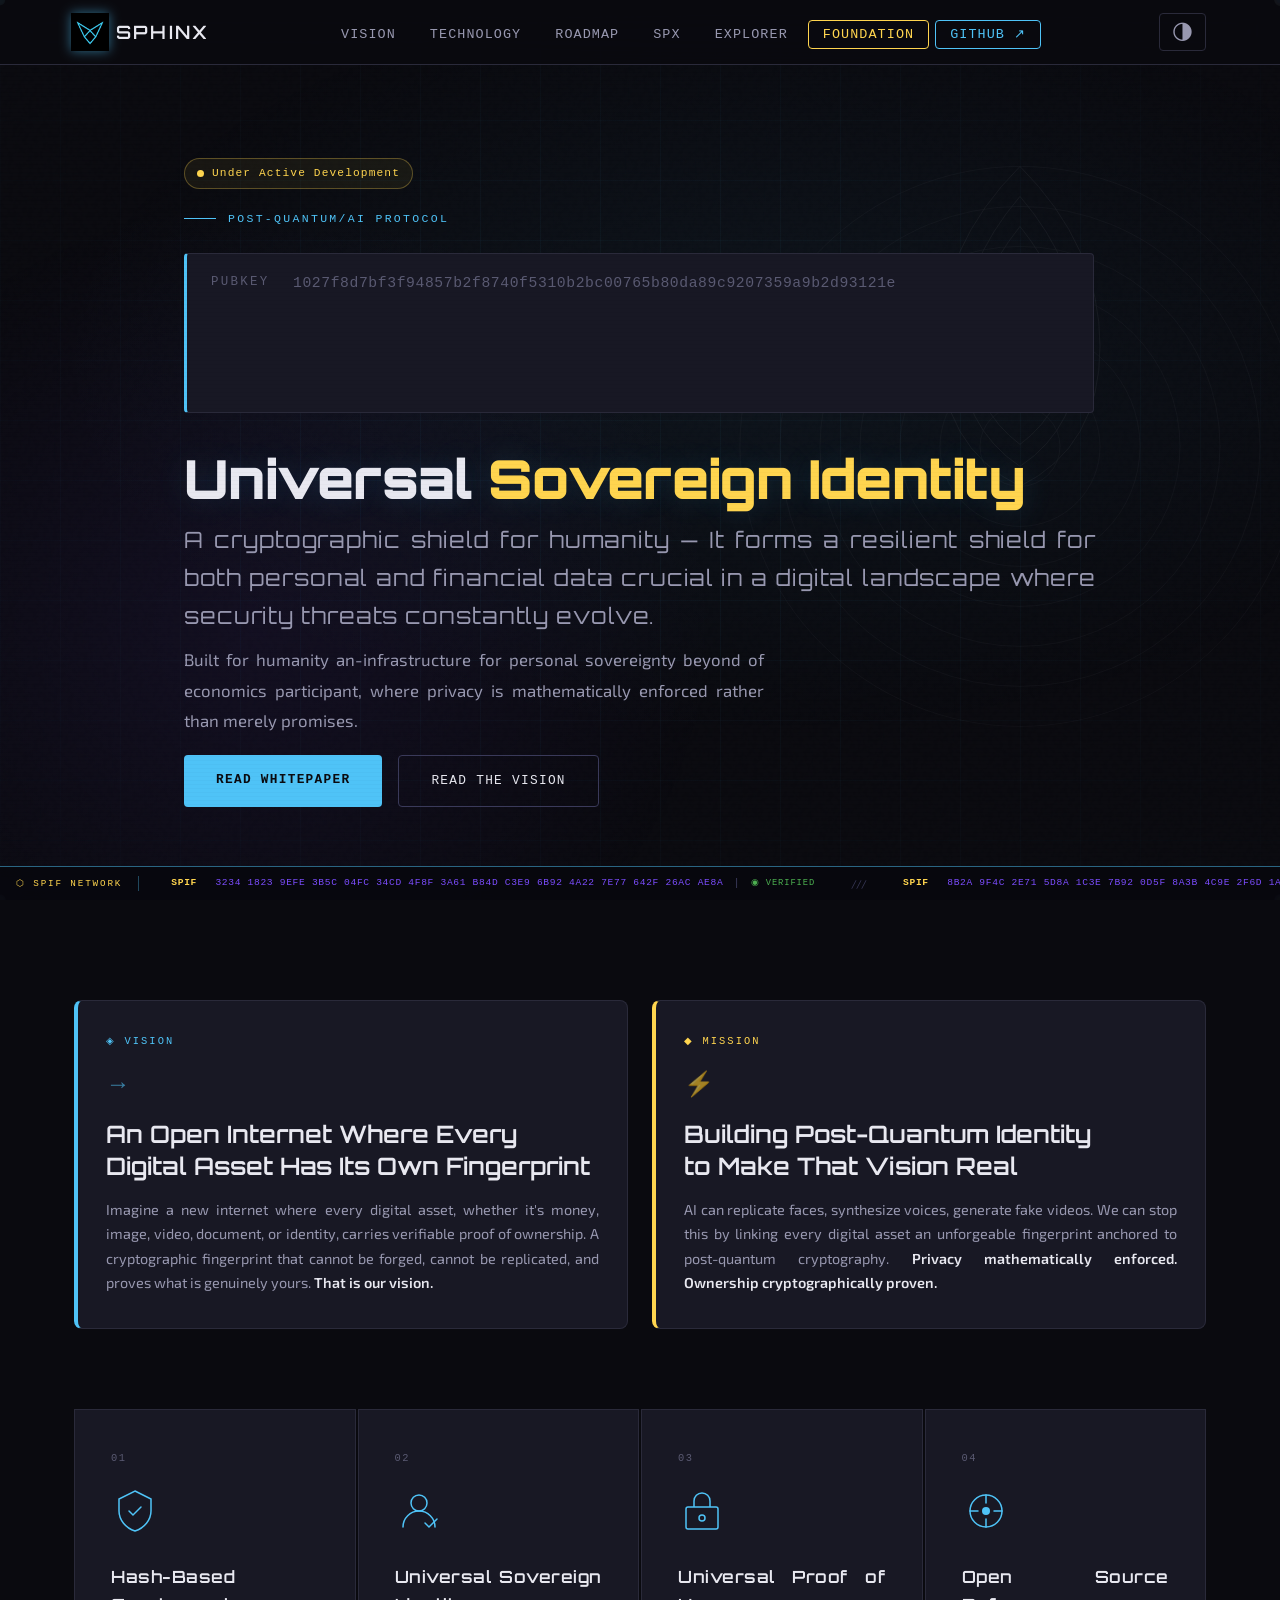
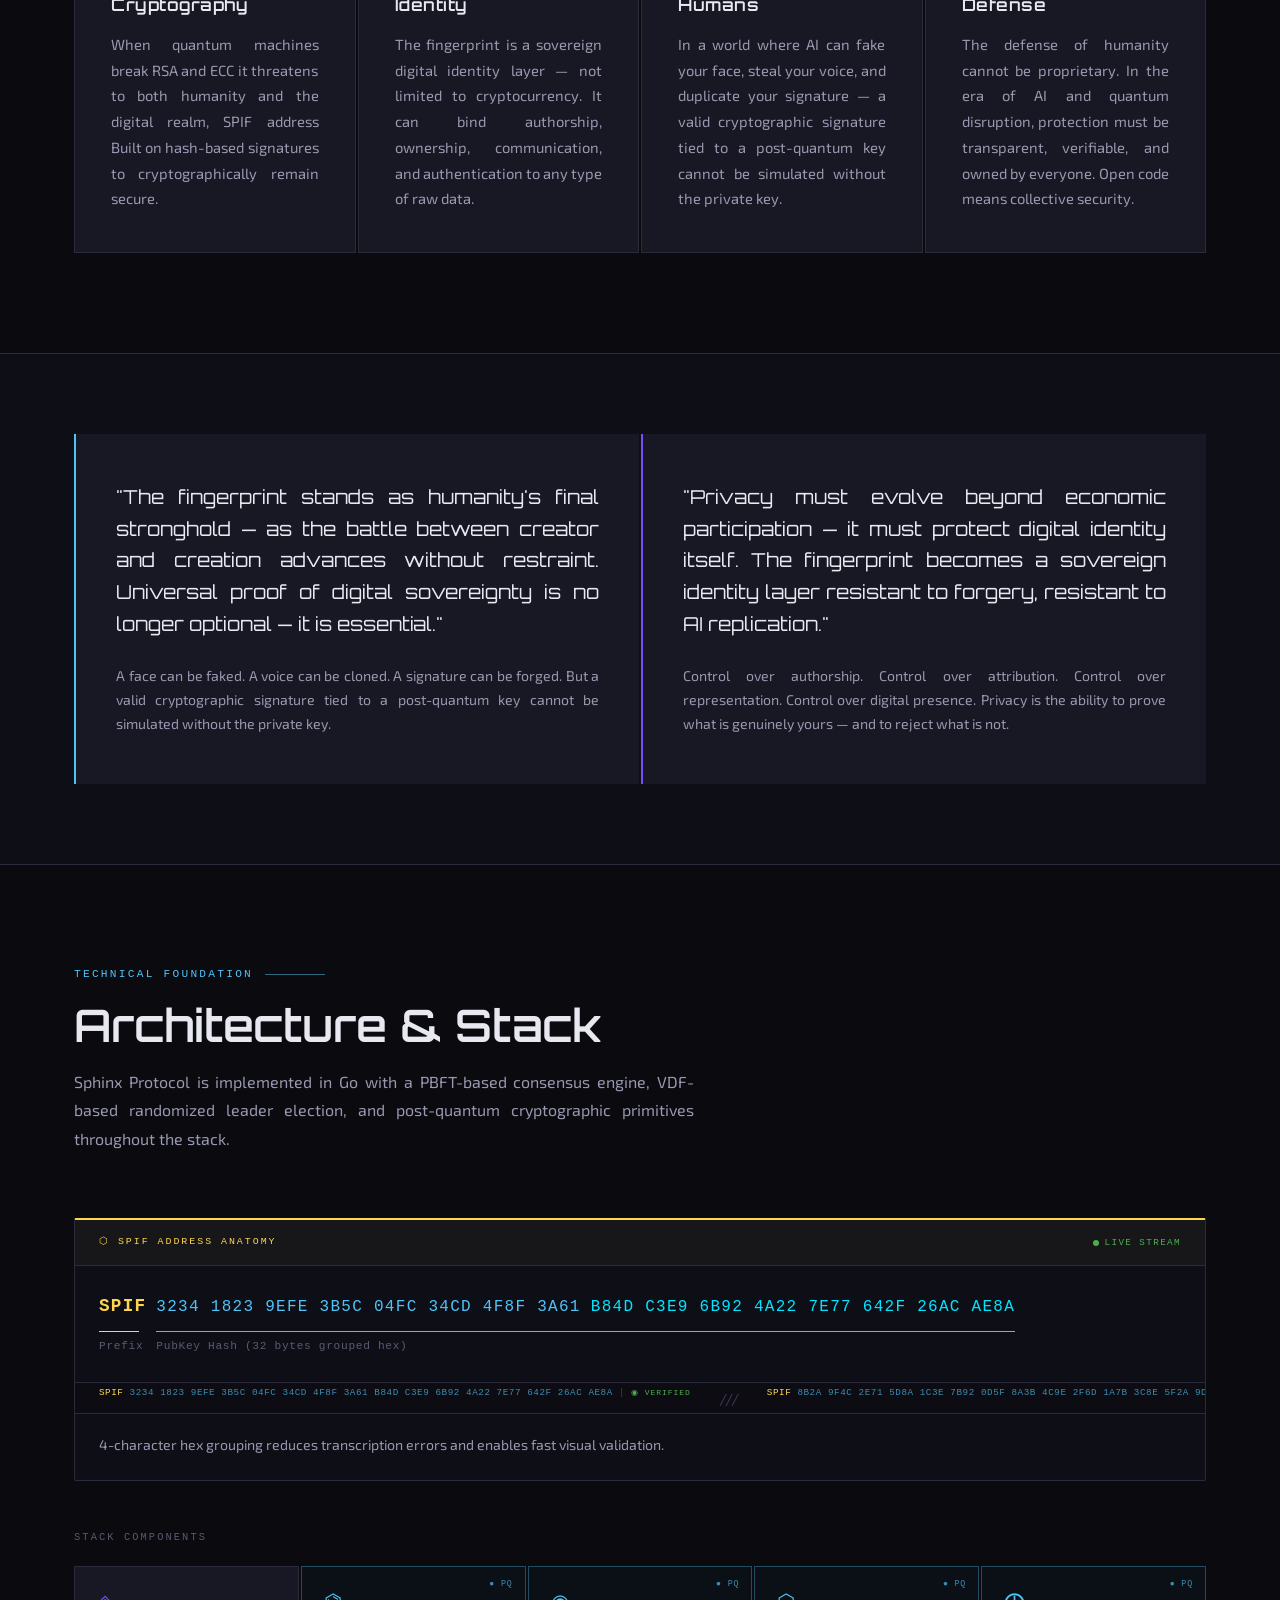
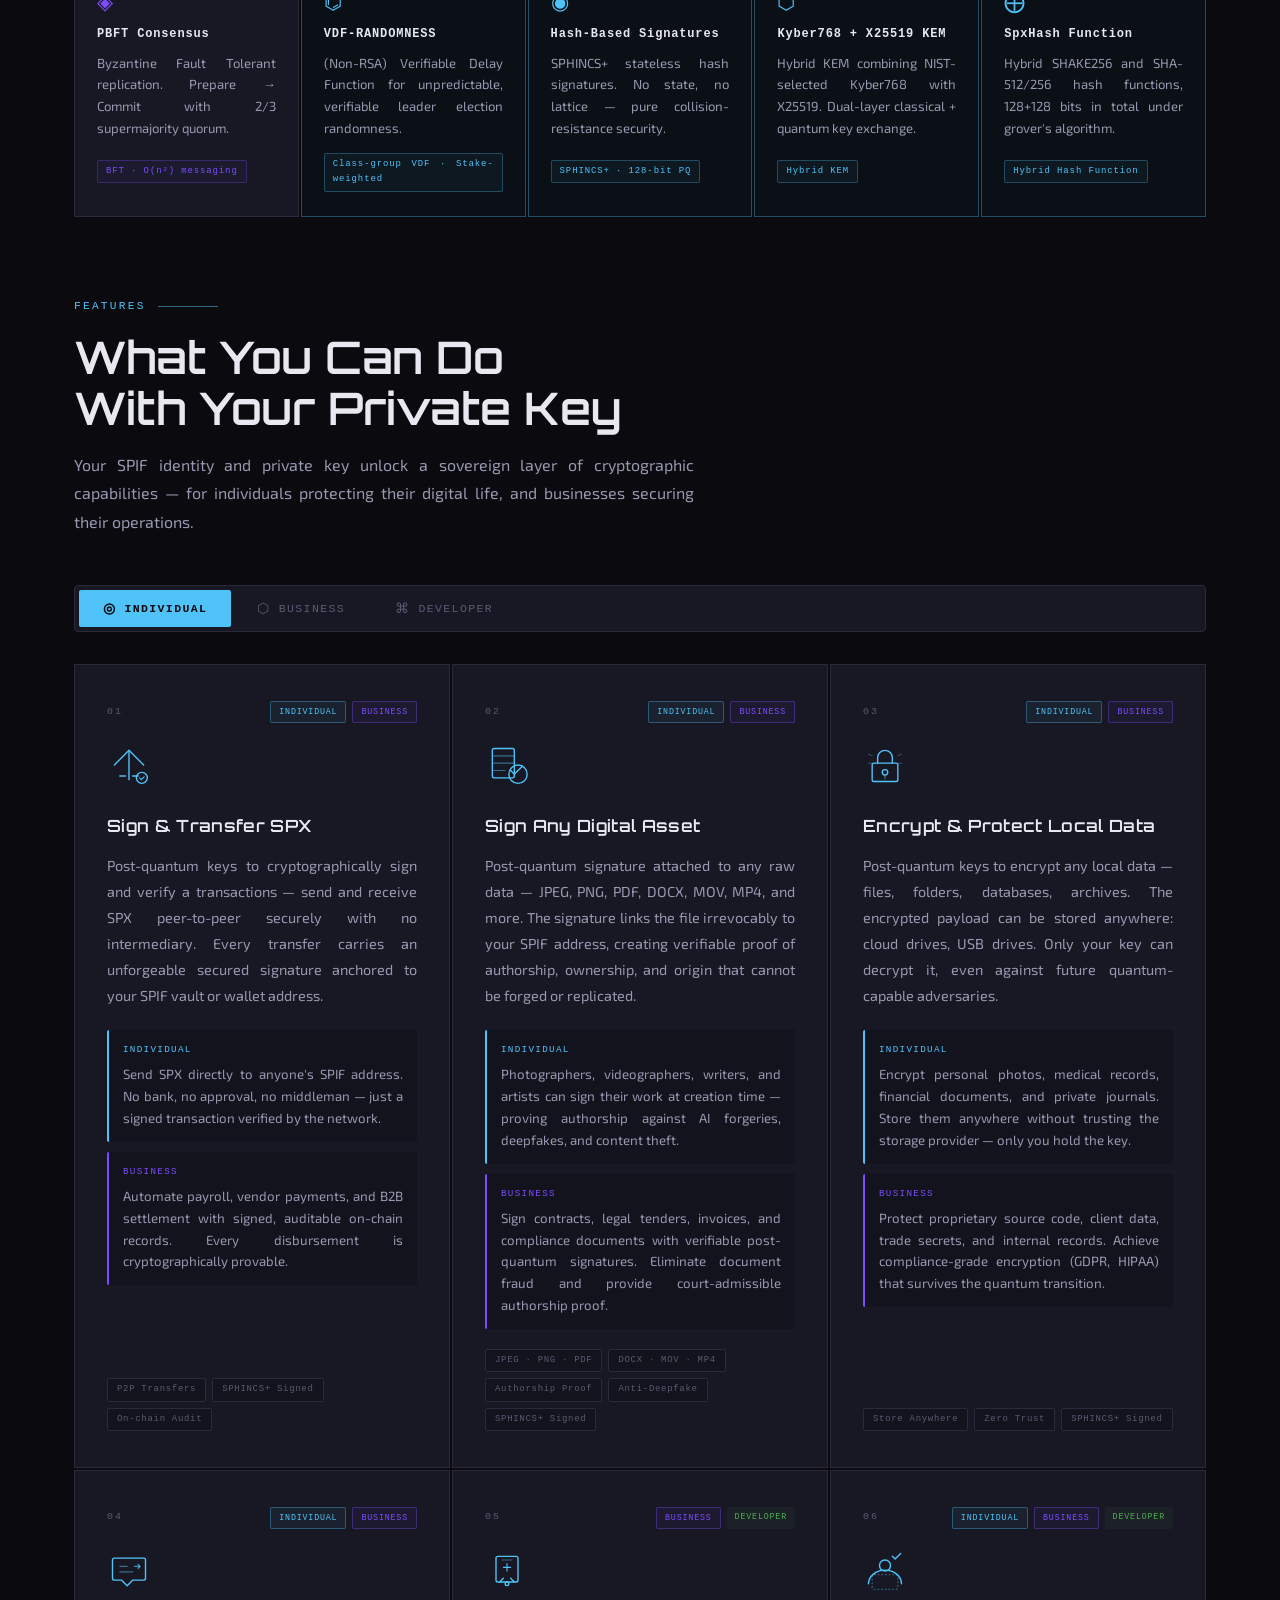
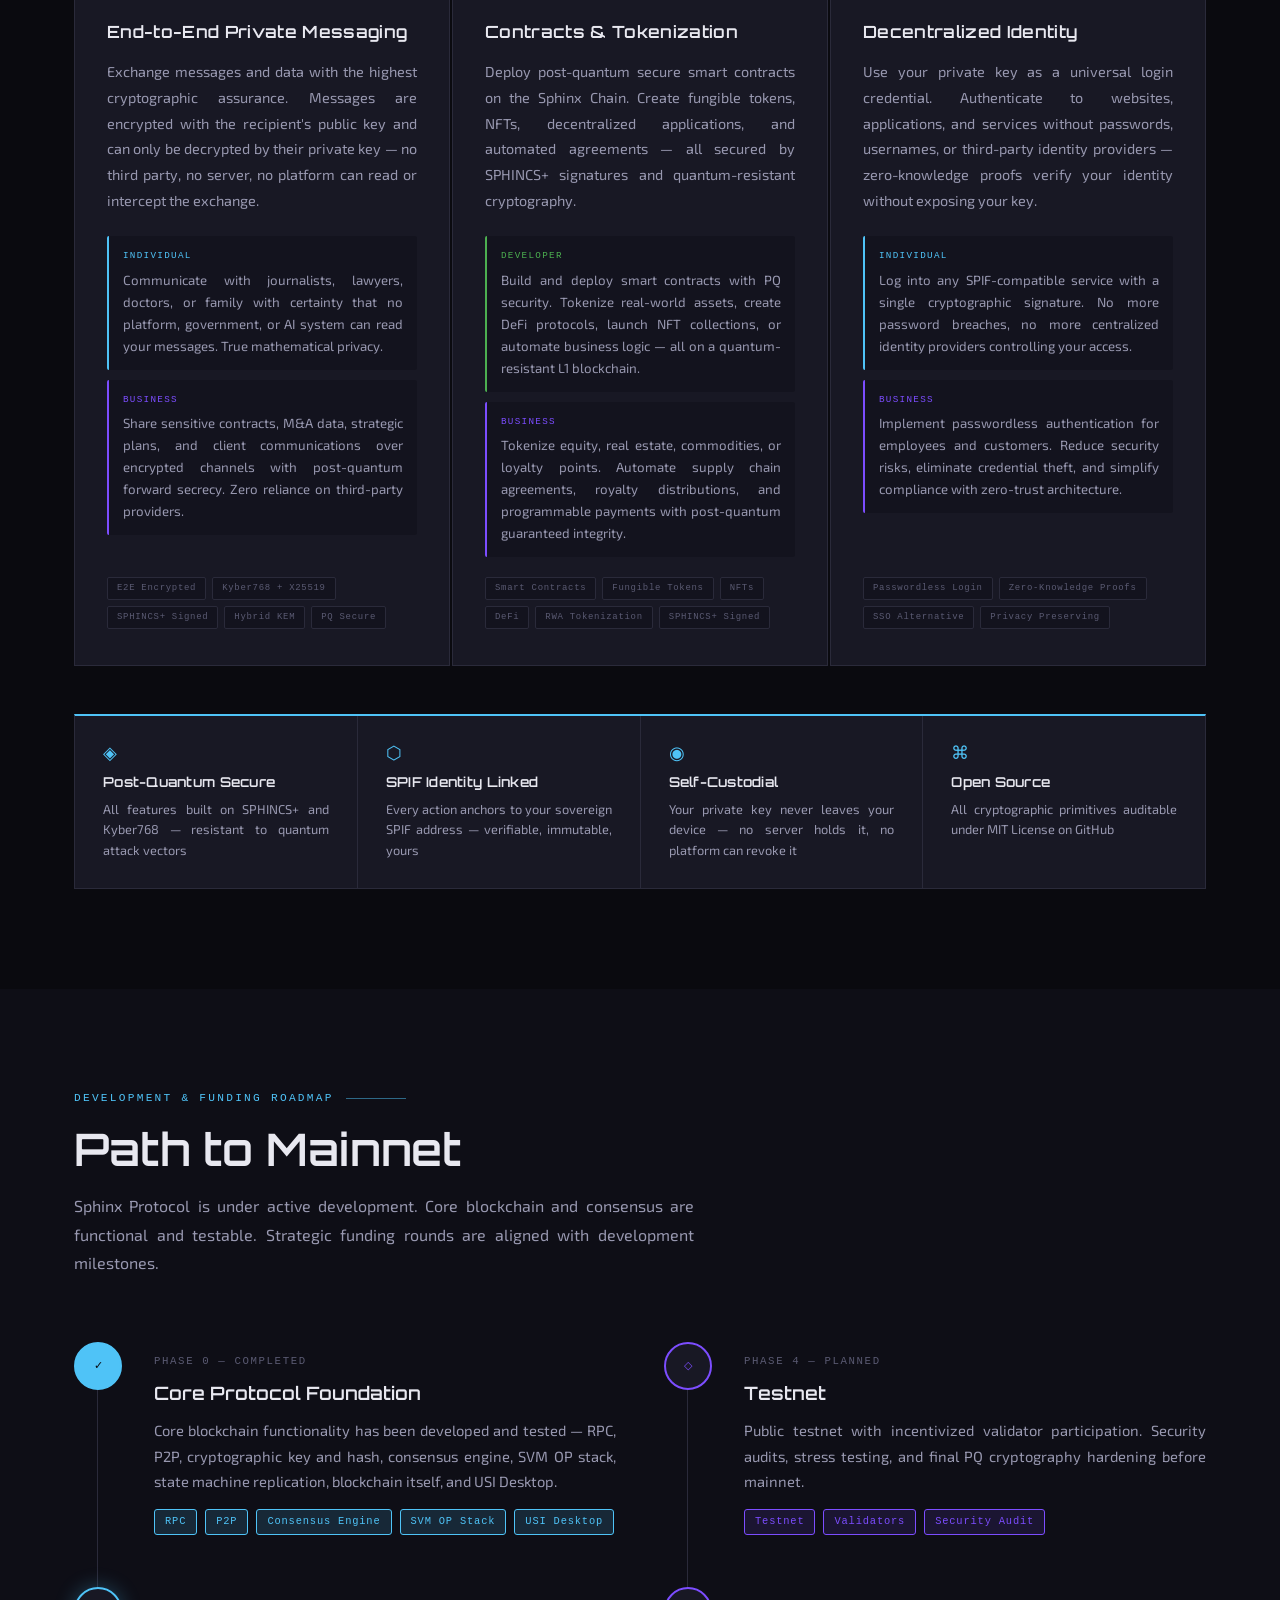
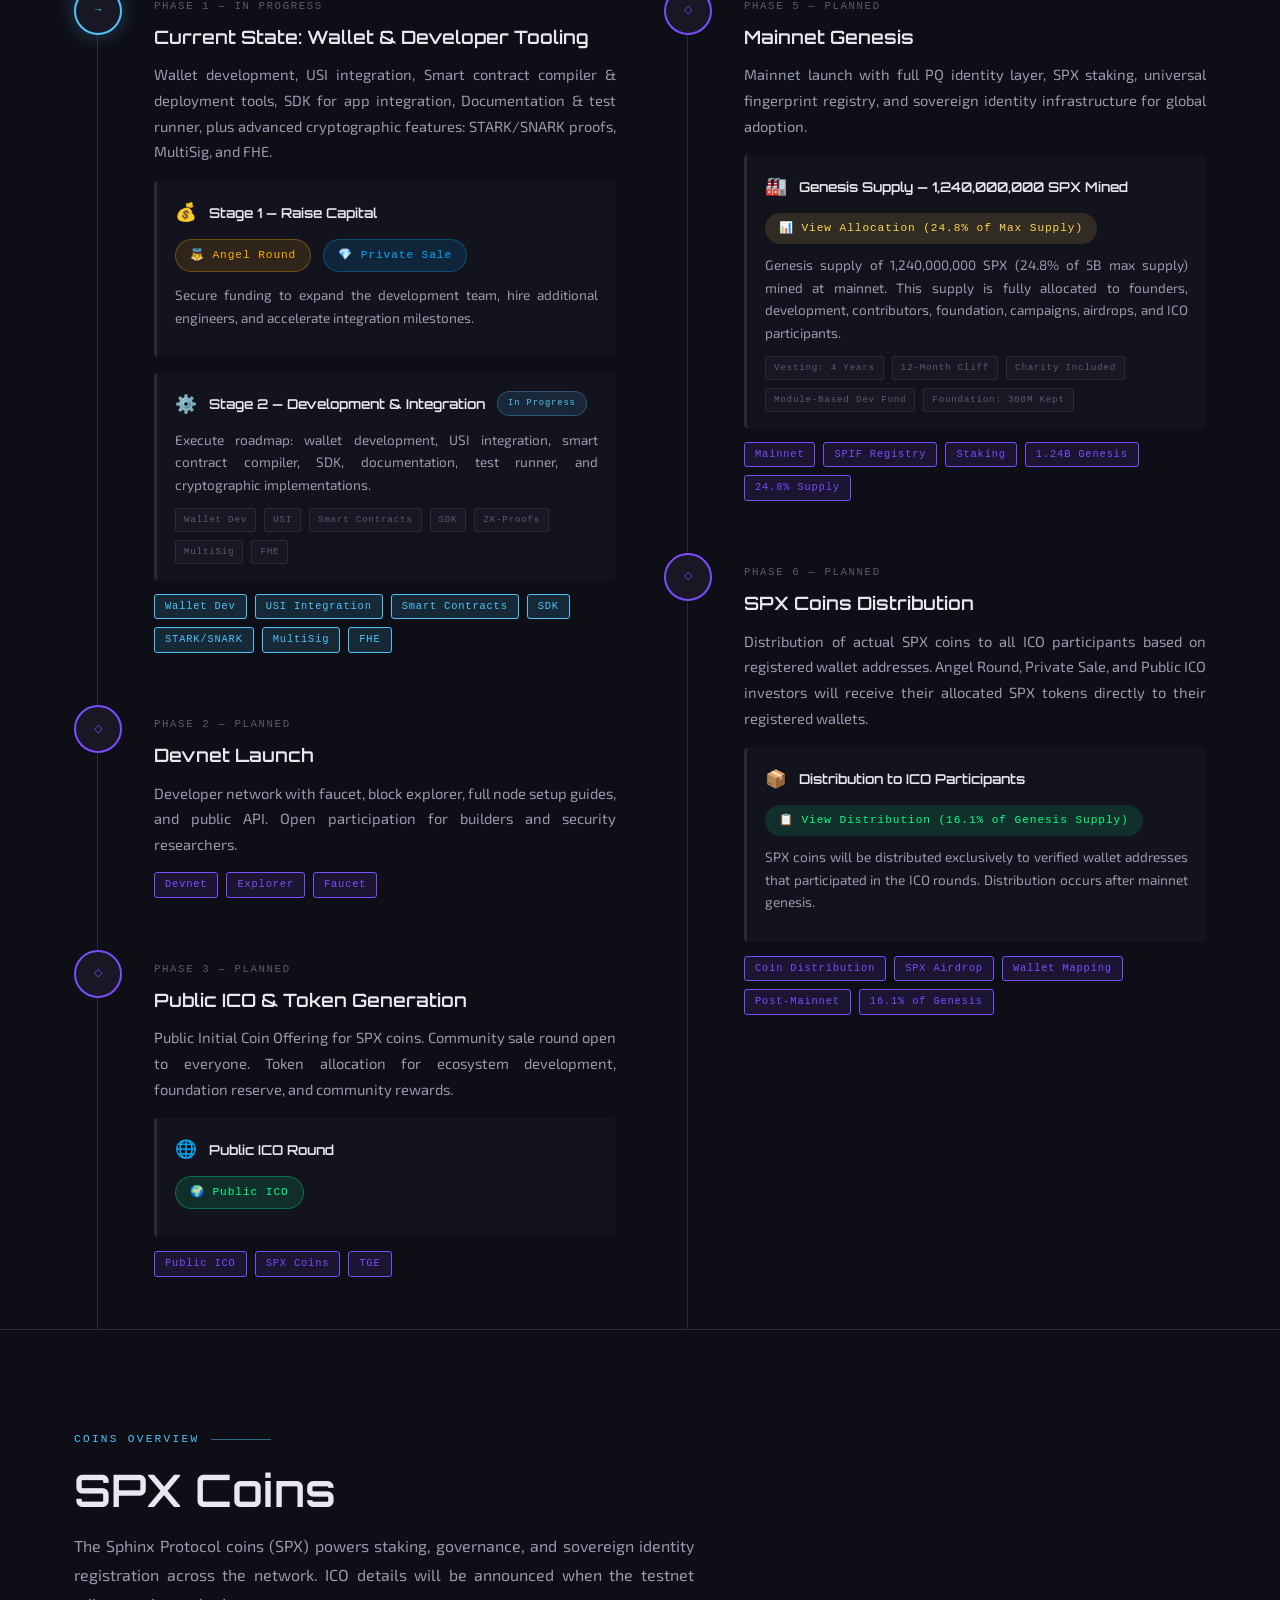
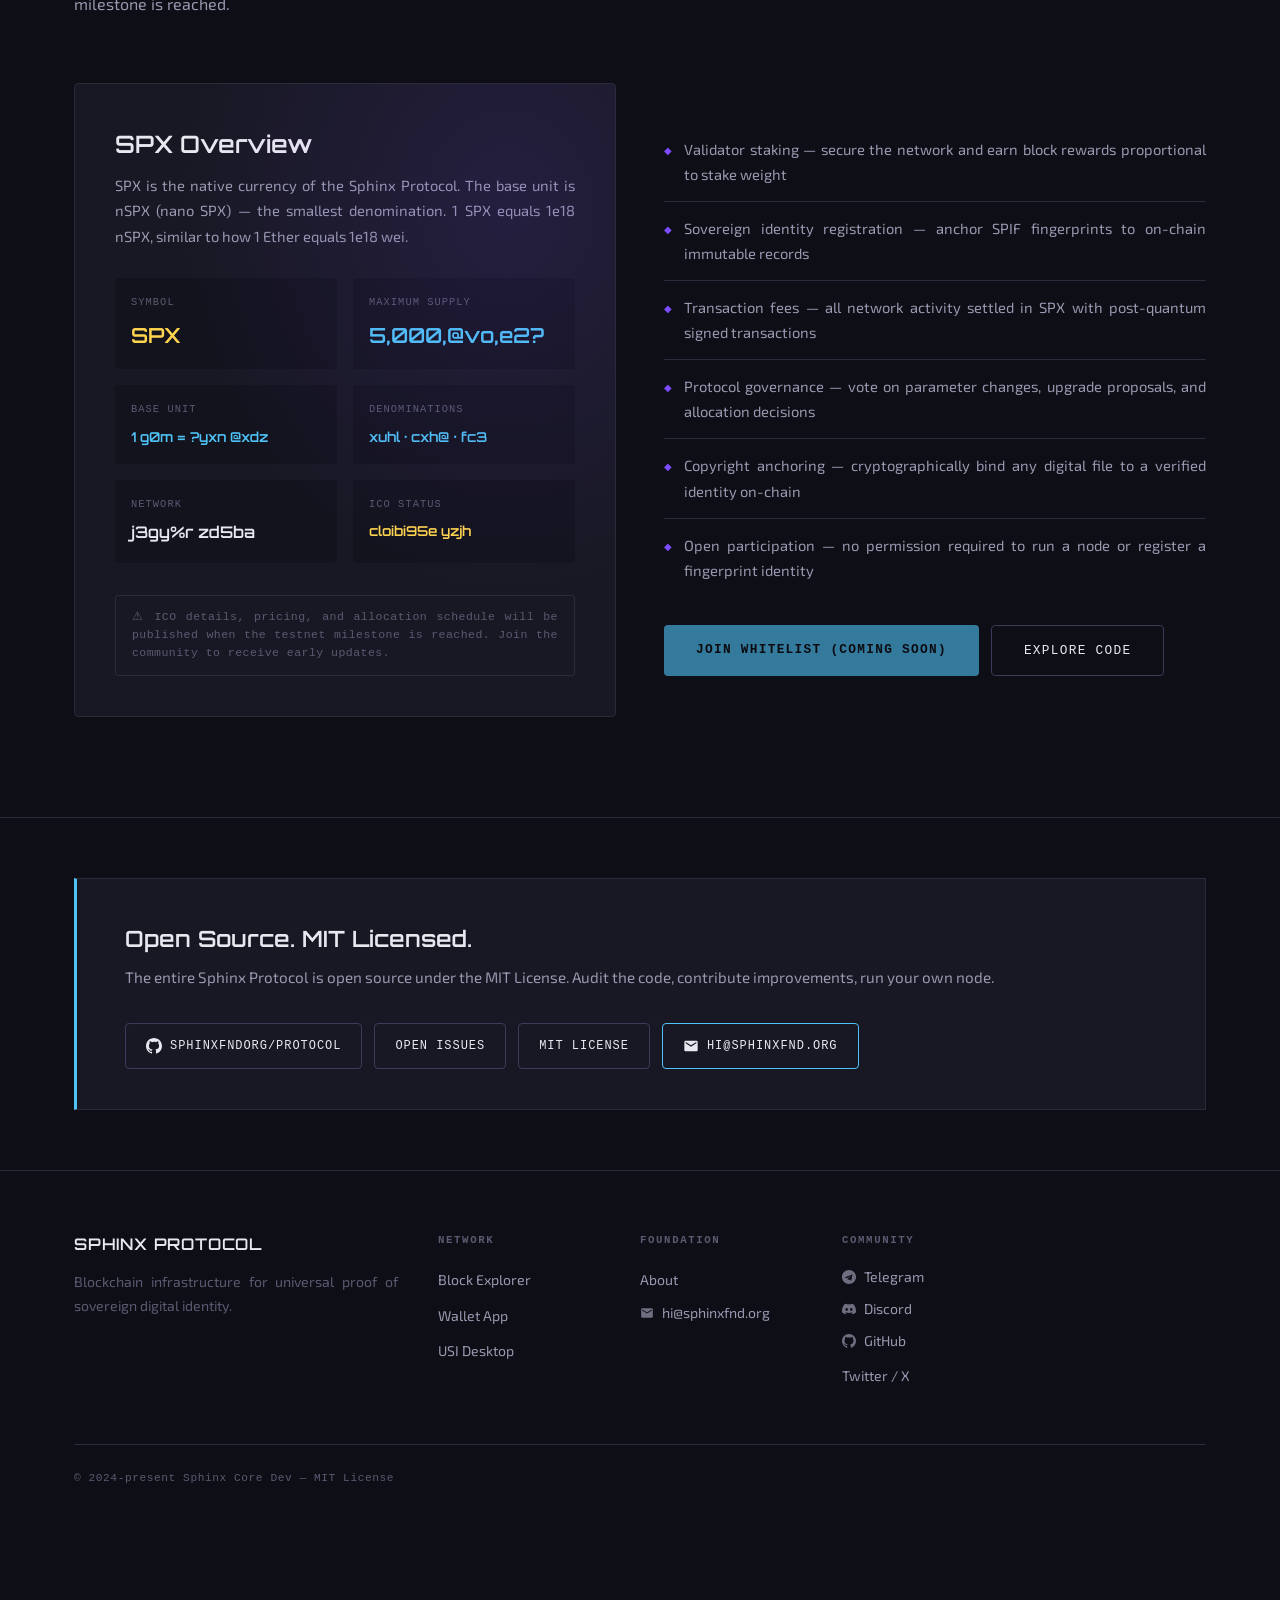
==== commit d3e445a7: "updated" ====
--- a/index.html
+++ b/index.html
@@ -187,6 +187,7 @@
       <li><a href="#technology">Technology</a></li>
       <li><a href="#roadmap">Roadmap</a></li>
       <li><a href="#ico">SPX</a></li>
+      <li><a href="https://blocks.sphinxfnd.org" target="_blank" rel="noopener">EXPLORER</a></li>
       <li><a href="https://foundation.sphinxfnd.org" target="_blank" class="btn-nav btn-foundation">Foundation</a></li>
       <li><a href="https://github.com/sphinxfndorg/" target="_blank" class="btn-nav">GitHub ↗</a></li>
     </ul>
@@ -205,6 +206,7 @@
       <a href="#technology">Technology</a>
       <a href="#roadmap">Roadmap</a>
       <a href="#ico">ICO</a>
+      <a href="https://blocks.sphinxfnd.org" target="_blank" rel="noopener">EXPLORER</a>
       <a href="https://foundation.sphinxfnd.org" target="_blank" class="btn-nav">Foundation</a>
       <a href="https://github.com/sphinxfndorg/" target="_blank" class="btn-nav">GitHub ↗</a>
     </div>
@@ -213,6 +215,7 @@
       <a href="#technology">Technology</a>
       <a href="#roadmap">Roadmap</a>
       <a href="#ico">ICO</a>
+      <a href="https://blocks.sphinxfnd.org" target="_blank" rel="noopener">EXPLORER</a>
       <a href="https://foundation.sphinxfnd.org" target="_blank">Foundation</a>
       <a href="https://github.com/sphinxfndorg/" target="_blank">GitHub ↗</a>
     </div>
